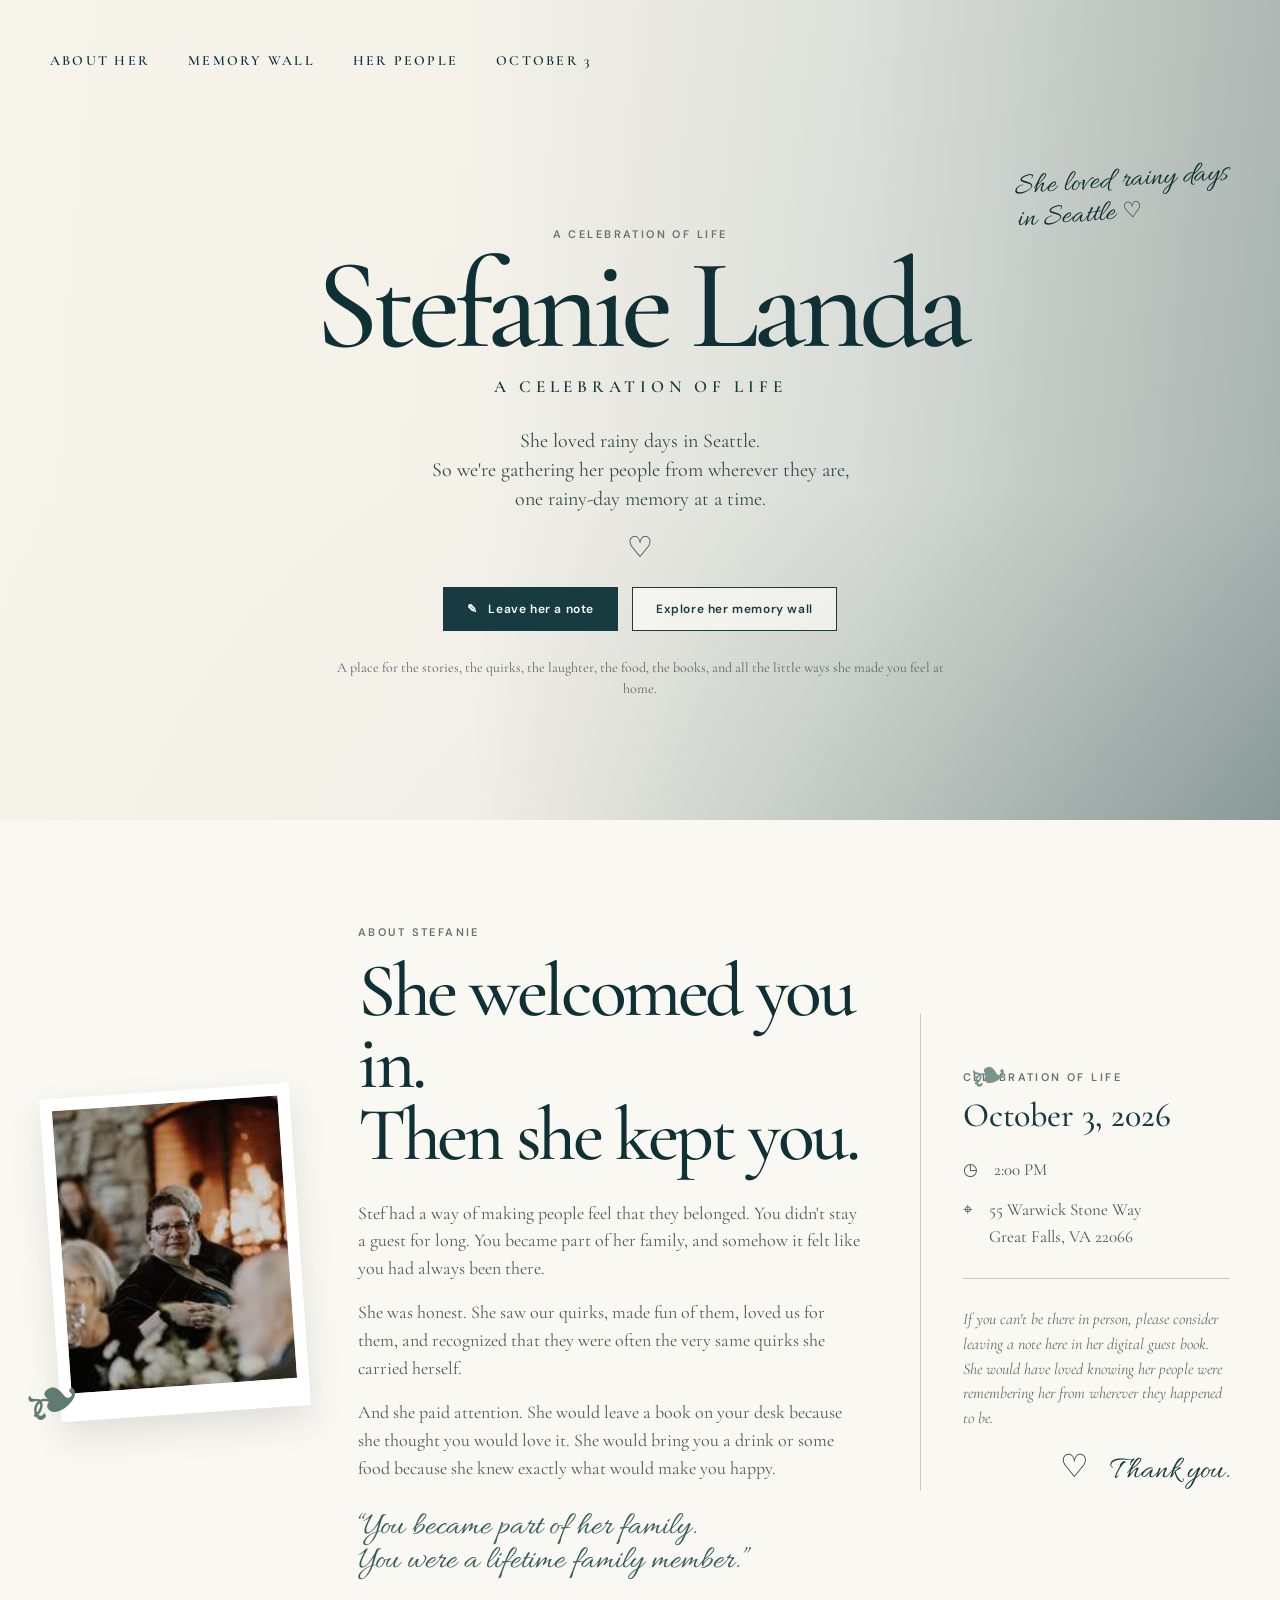
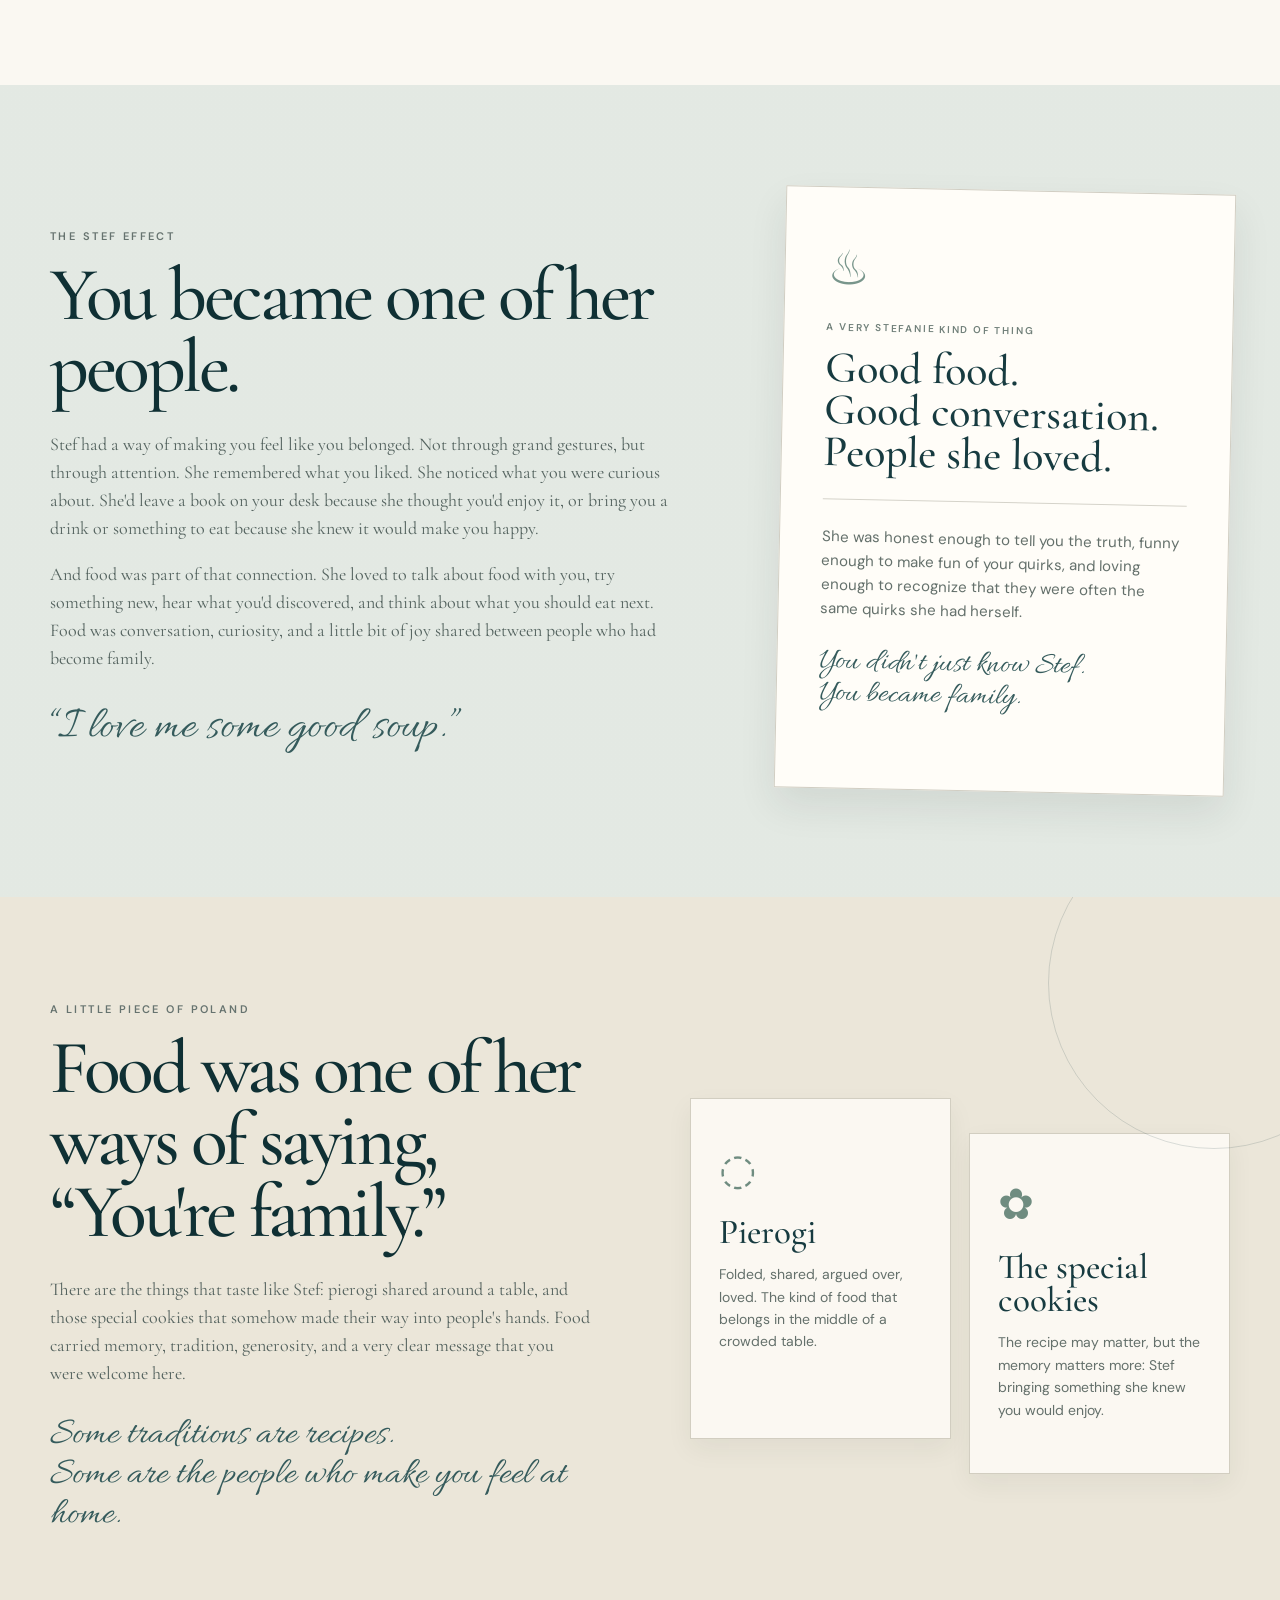
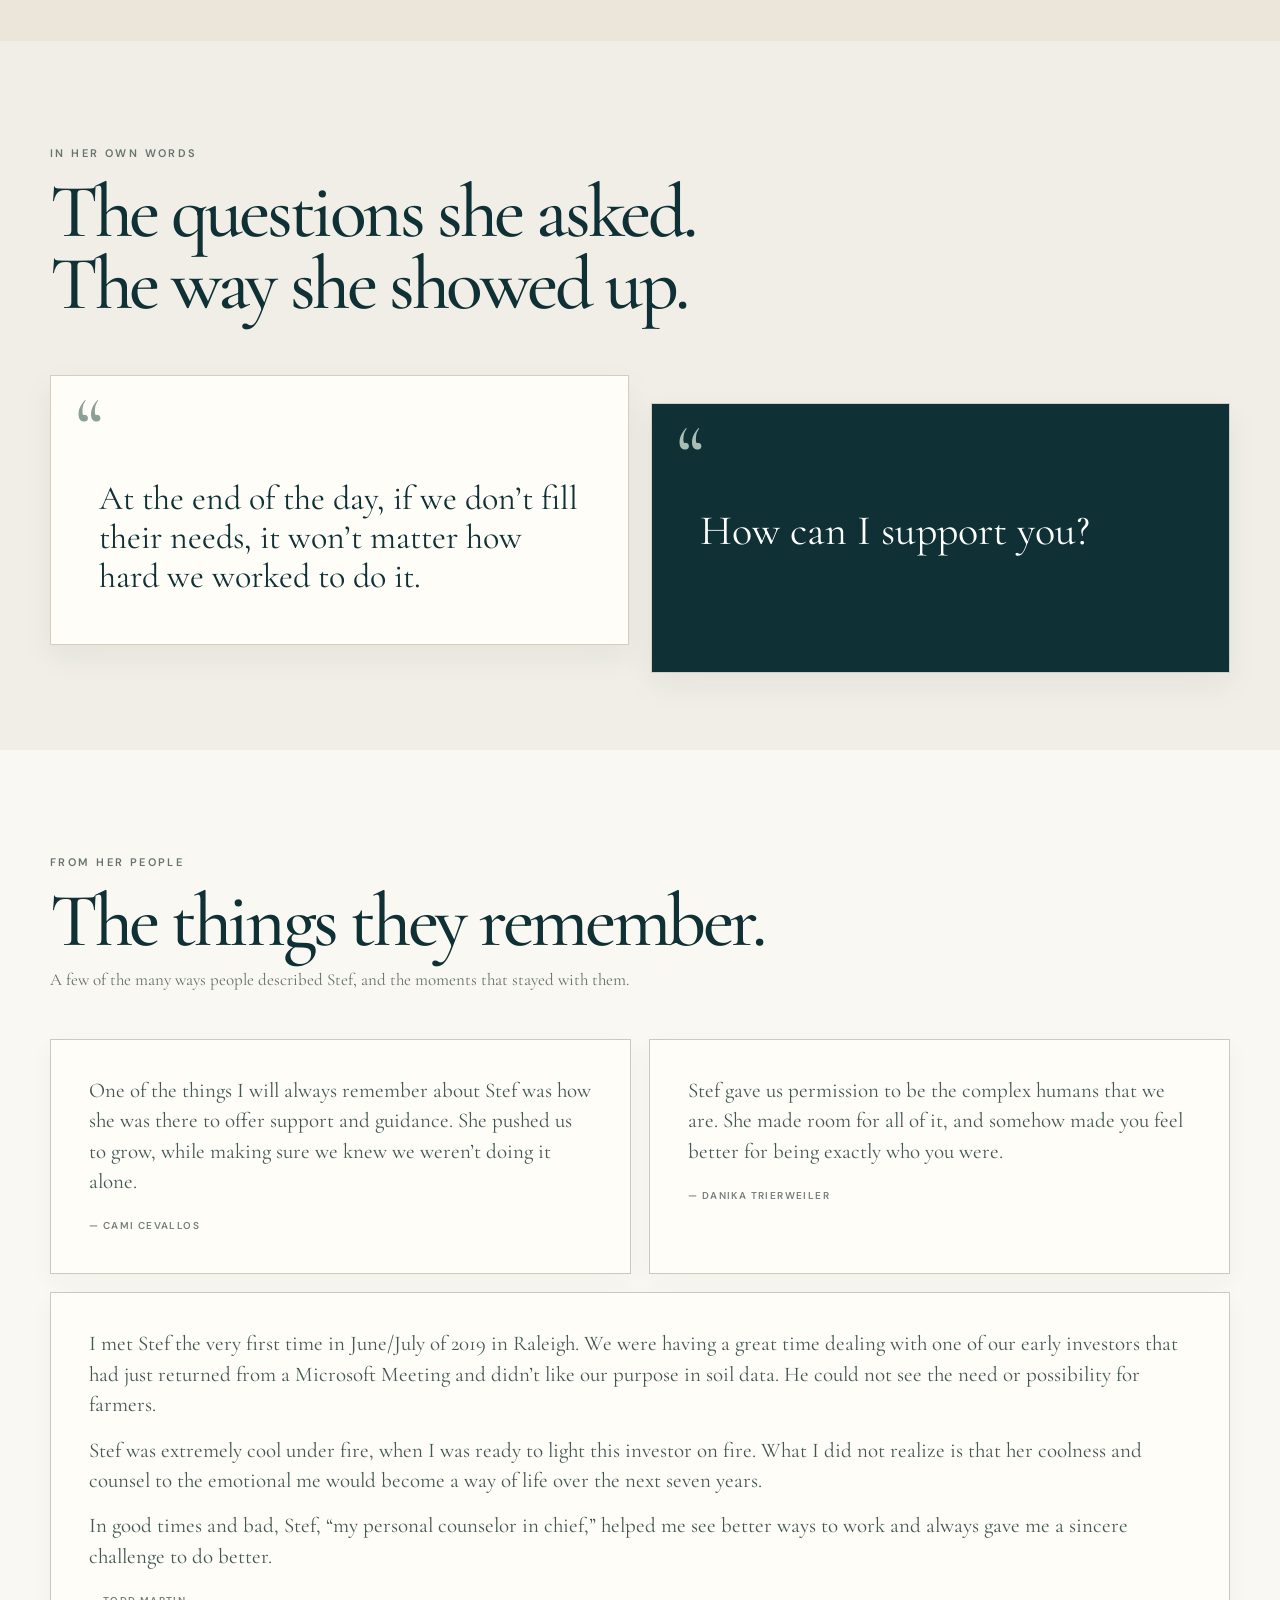
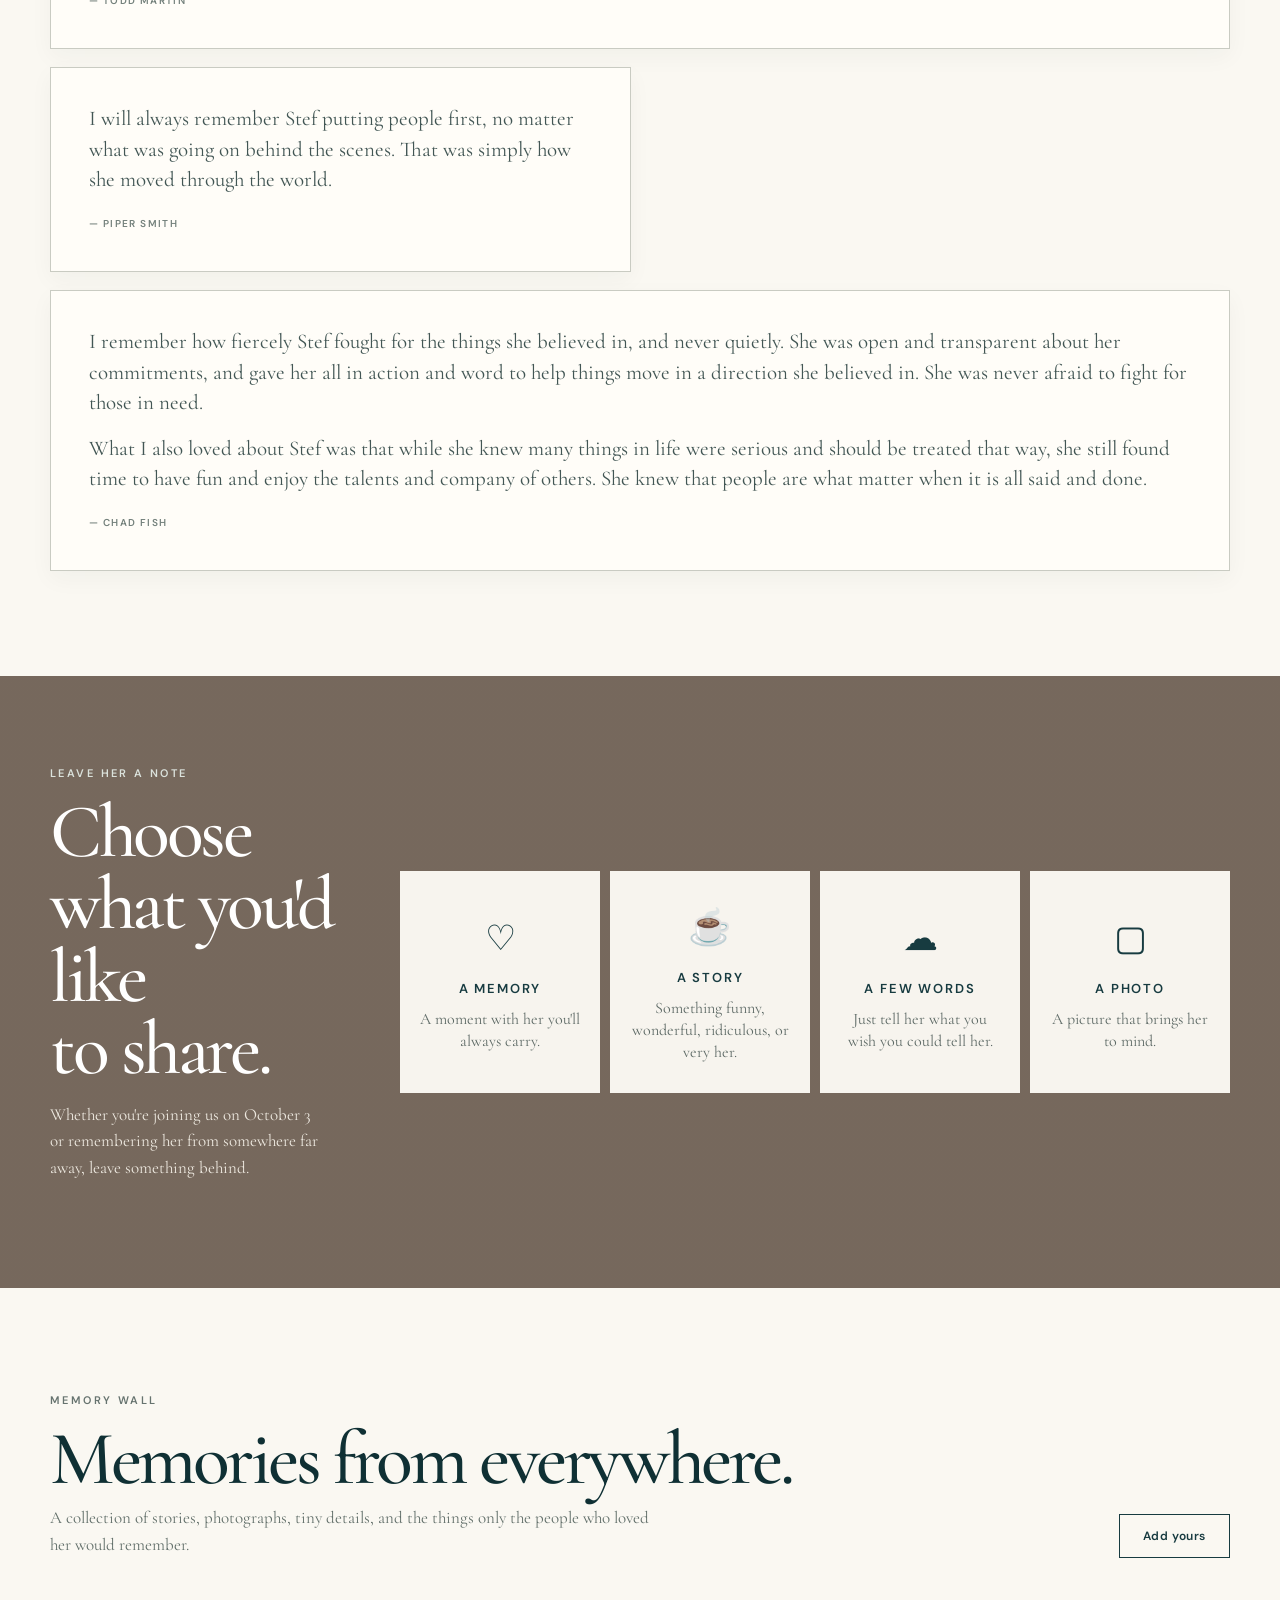
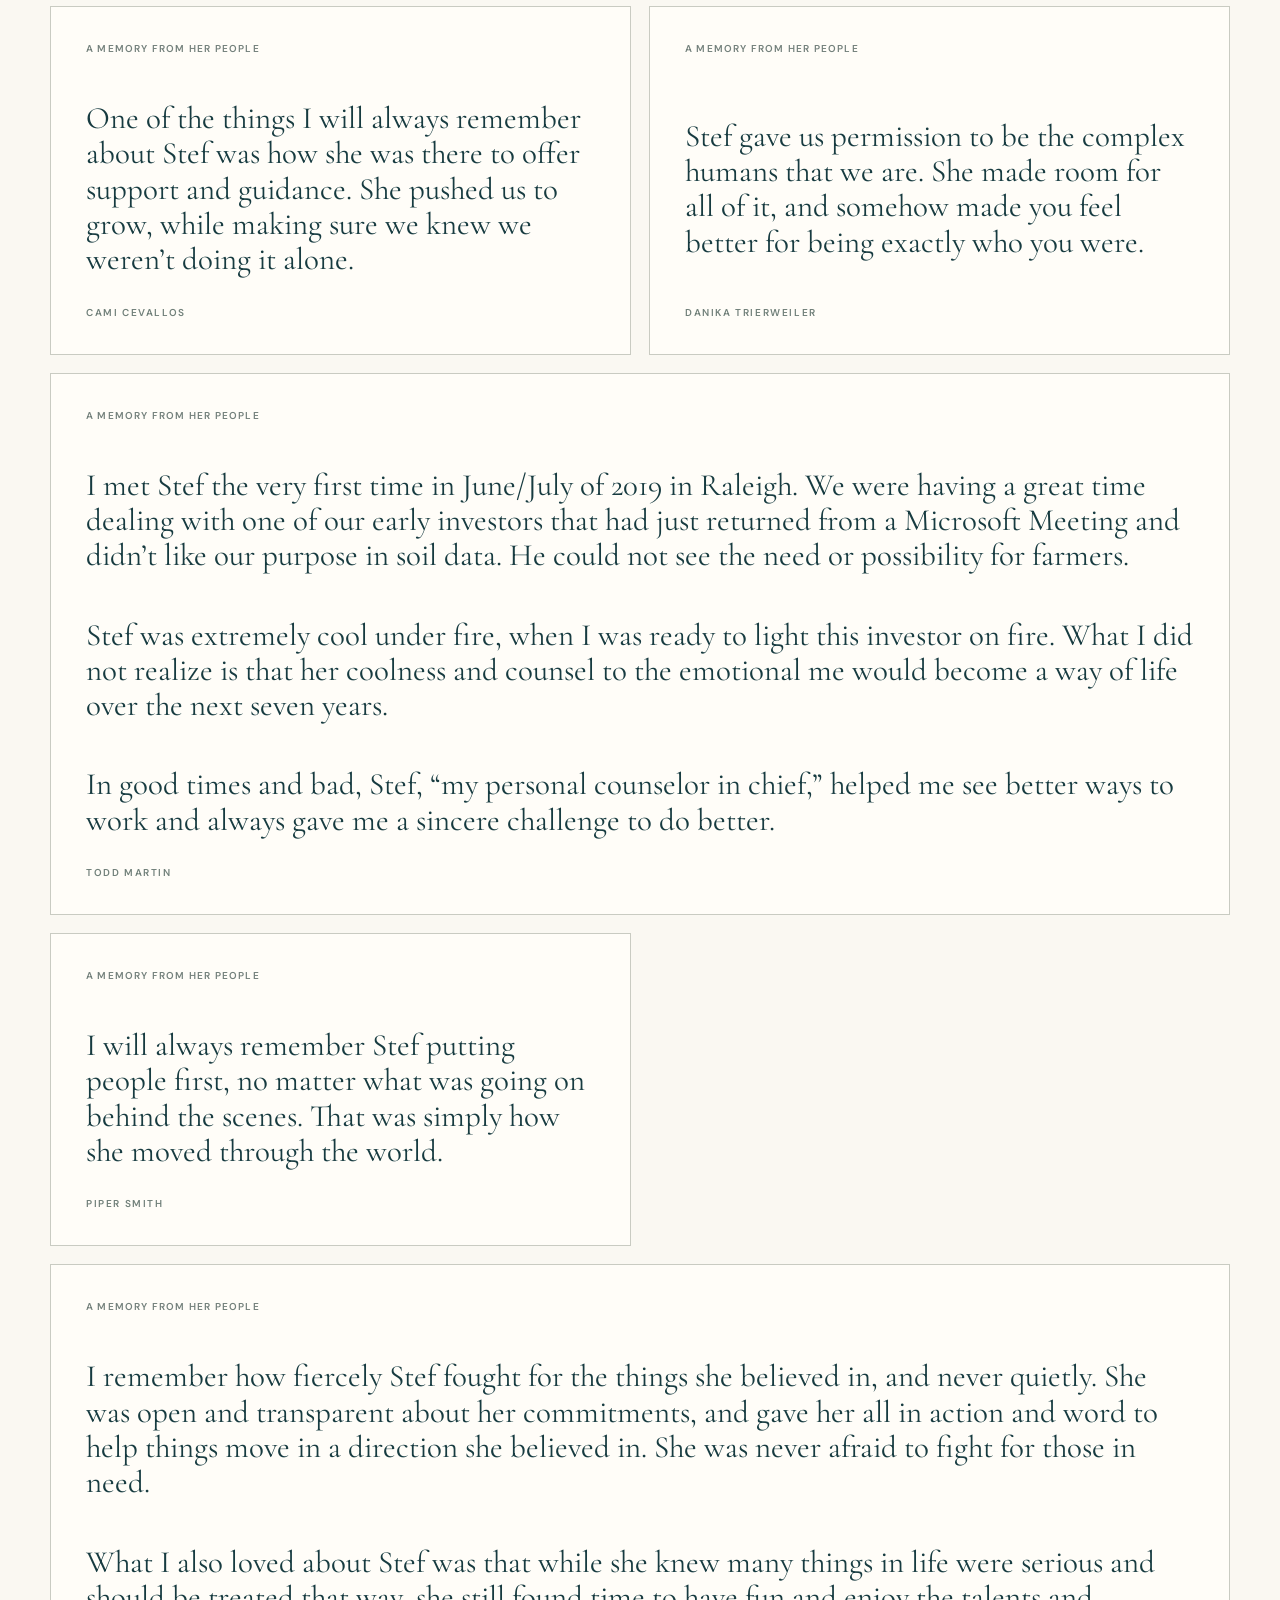
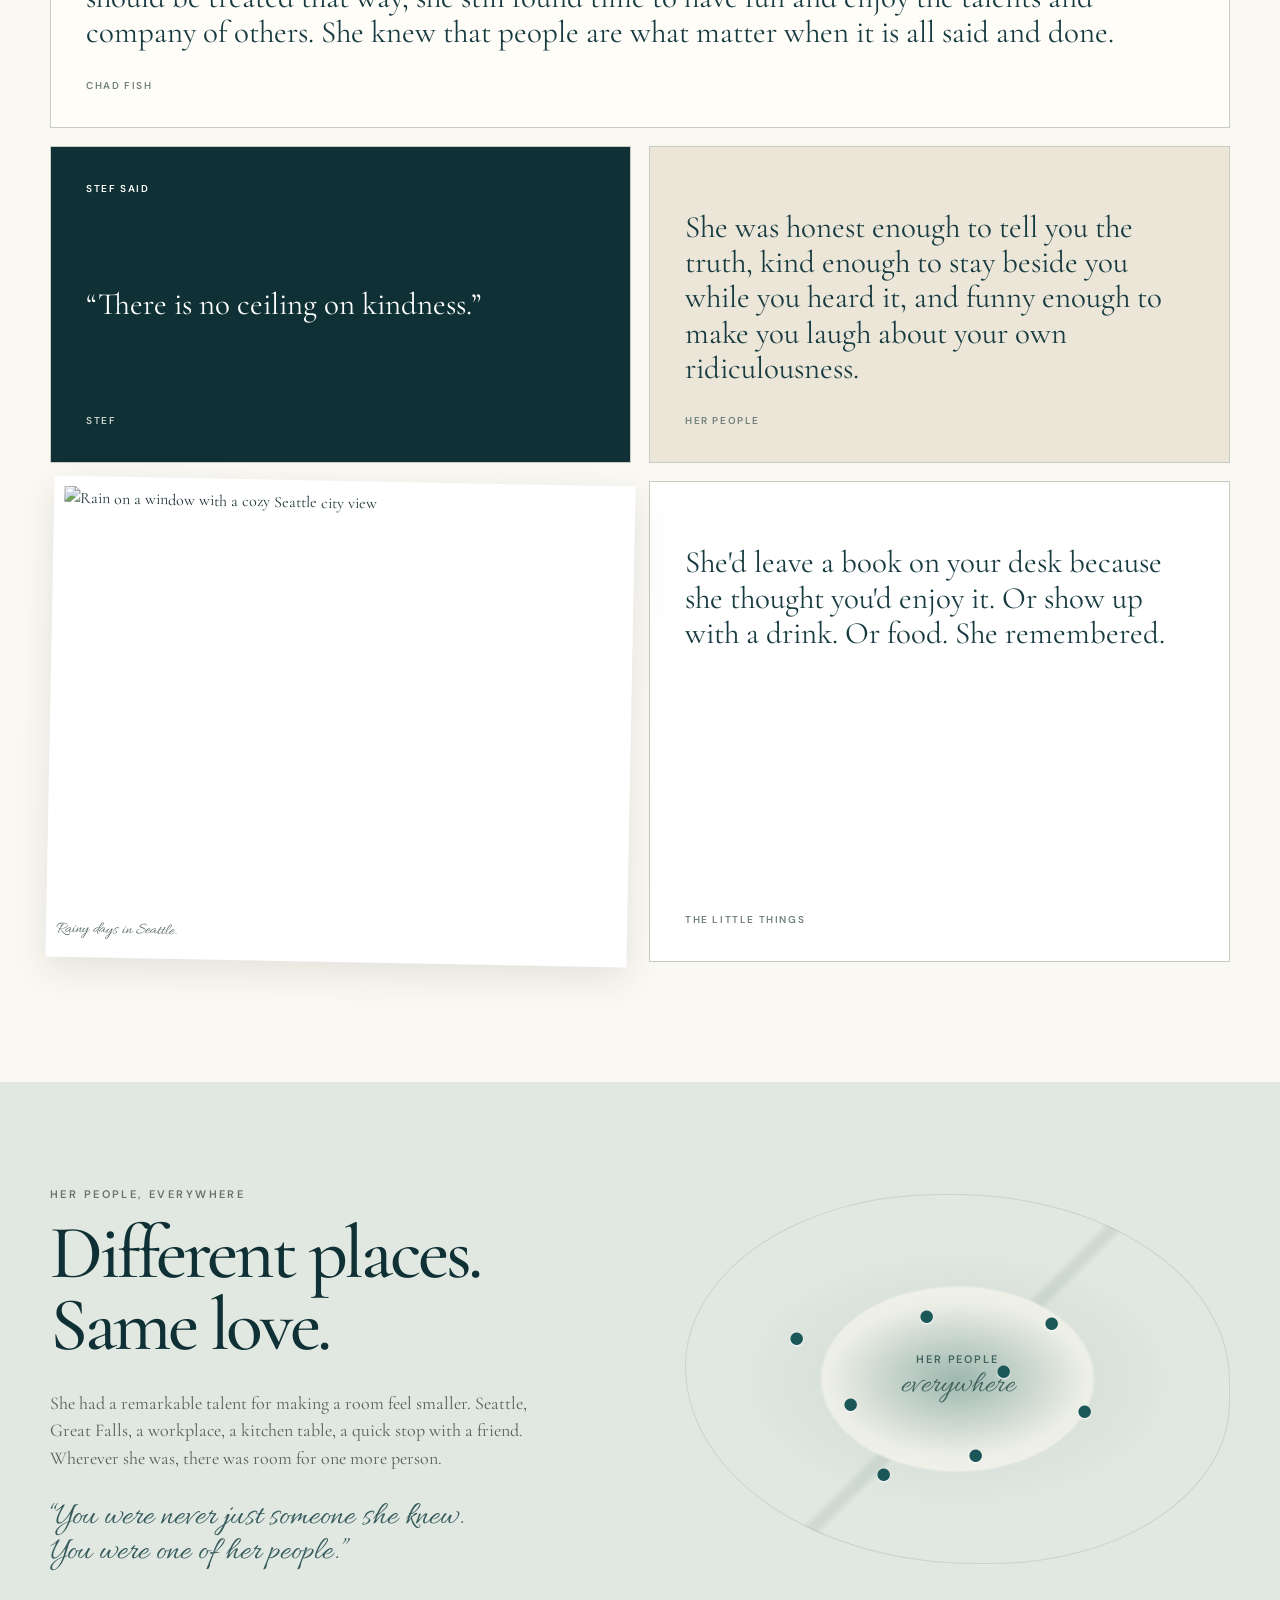
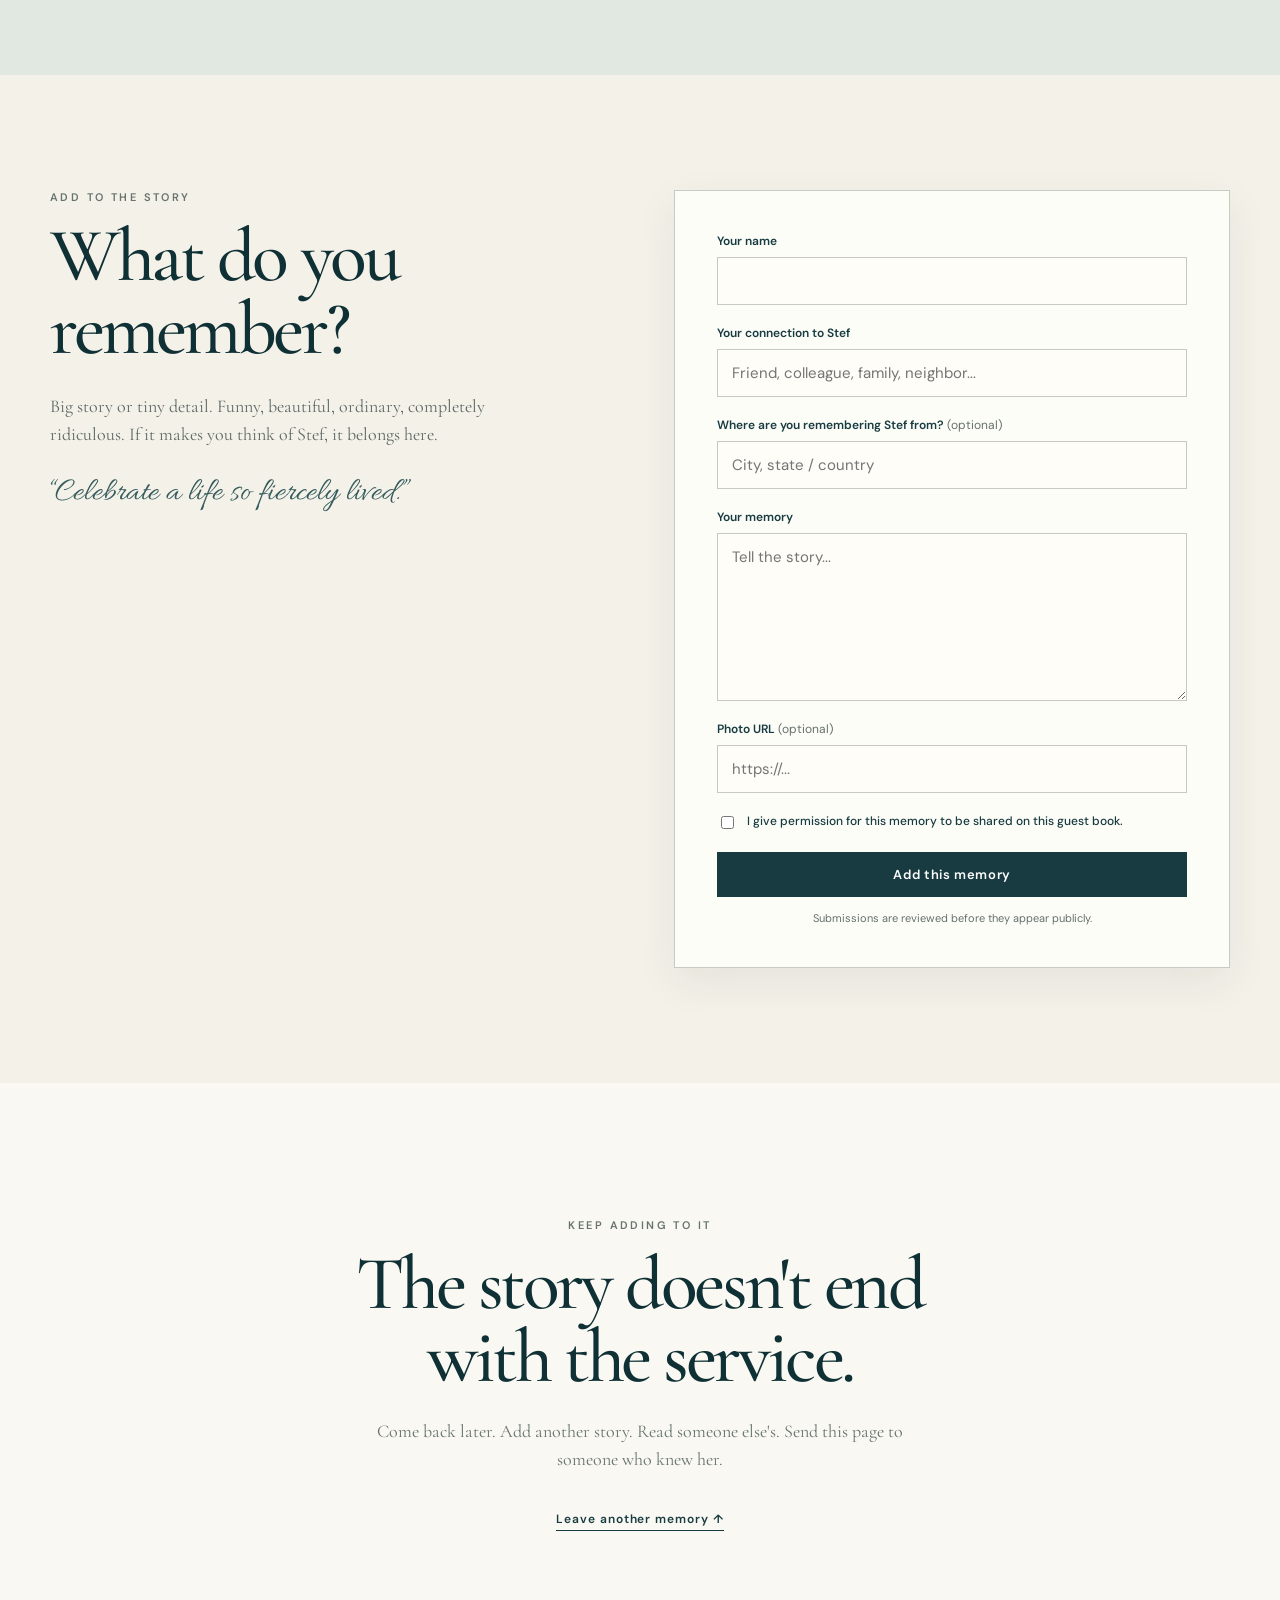
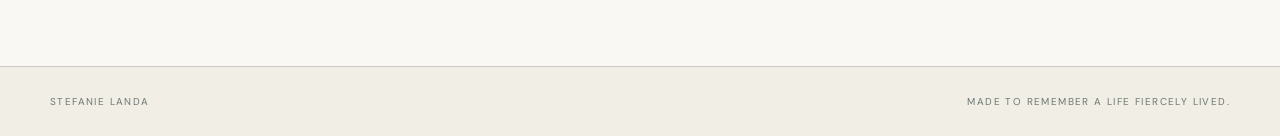
==== stef-guestbook/index.html @ 50bee999 "Clean up memory wall and organize new memories" ====
<!doctype html>
<html lang="en">
<head>
  <meta charset="utf-8">
  <meta name="viewport" content="width=device-width, initial-scale=1">
  <meta name="description" content="A living guest book celebrating Stefanie Landa, her kindness, her people, and a life fiercely lived.">
  <title>Stefanie Landa | A Celebration of Life</title>
  <link rel="preconnect" href="https://fonts.googleapis.com">
  <link rel="preconnect" href="https://fonts.gstatic.com" crossorigin>
  <link href="https://fonts.googleapis.com/css2?family=Cormorant+Garamond:wght@400;500;600;700&family=DM+Sans:wght@400;500;600;700&family=Allura&display=swap" rel="stylesheet">
  <link rel="stylesheet" href="styles.css">
</head>
<body>
  <header class="hero" id="top">
    <div class="hero-bg"></div>
    <div class="hero-overlay"></div>

    <nav class="nav wrap">
      <div class="navlinks">
        <a href="#about">About Her</a>
        <a href="#memories">Memory Wall</a>
        <a href="#people">Her People</a>
        <a href="#october-3">October 3</a>
      </div>
    </nav>

    <div class="hero-inner wrap">
      <p class="script-note">She loved rainy days<br>in Seattle <span>♡</span></p>
      <p class="eyebrow">A celebration of life</p>
      <h1>Stefanie Landa</h1>
      <p class="hero-subtitle">A CELEBRATION OF LIFE</p>
      <p class="lede">She loved rainy days in Seattle.<br>So we're gathering her people from wherever they are,<br>one rainy-day memory at a time.</p>
      <div class="hero-heart">♡</div>
      <div class="hero-actions">
        <a class="button button-dark" href="#share">✎ &nbsp; Leave her a note</a>
        <a class="button button-light" href="#memories">Explore her memory wall</a>
      </div>
      <p class="hero-small">A place for the stories, the quirks, the laughter, the food, the books, and all the little ways she made you feel at home.</p>
    </div>
  </header>

  <main>
    <section class="about wrap section" id="about">
      <div class="about-photo paper-photo">
        <div class="photo-placeholder large">
          <img src="[data-uri]" alt="Stefanie surrounded by friends and family at a gathering">
        </div>
        <span class="leaf-doodle">❧</span>
      </div>

      <div class="about-copy">
        <p class="eyebrow">About Stefanie</p>
        <h2>She welcomed you in.<br>Then she kept you.</h2>
        <p>Stef had a way of making people feel that they belonged. You didn't stay a guest for long. You became part of her family, and somehow it felt like you had always been there.</p>
        <p>She was honest. She saw our quirks, made fun of them, loved us for them, and recognized that they were often the very same quirks she carried herself.</p>
        <p>And she paid attention. She would leave a book on your desk because she thought you would love it. She would bring you a drink or some food because she knew exactly what would make you happy.</p>
        <p class="script-quote">“You became part of her family.<br>You were a lifetime family member.”</p>
      </div>

      <aside class="service-card" id="october-3">
        <div class="sprig">❧</div>
        <p class="eyebrow">Celebration of Life</p>
        <h3>October 3, 2026</h3>
        <div class="event-detail">◷ <span>2:00 PM</span></div>
        <div class="event-detail">⌖ <span>55 Warwick Stone Way<br>Great Falls, VA 22066</span></div>
        <div class="rule"></div>
        <p class="italic">If you can't be there in person, please consider leaving a note here in her digital guest book. She would have loved knowing her people were remembering her from wherever they happened to be.</p>
        <p class="thank-you">♡ &nbsp; Thank you.</p>
      </aside>
    </section>

    <section class="stef-effect section">
      <div class="wrap stef-effect-grid">
        <div class="stef-effect-copy">
          <p class="eyebrow">The Stef effect</p>
          <h2>You became one of her people.</h2>
          <p>Stef had a way of making you feel like you belonged. Not through grand gestures, but through attention. She remembered what you liked. She noticed what you were curious about. She'd leave a book on your desk because she thought you'd enjoy it, or bring you a drink or something to eat because she knew it would make you happy.</p>
          <p>And food was part of that connection. She loved to talk about food with you, try something new, hear what you'd discovered, and think about what you should eat next. Food was conversation, curiosity, and a little bit of joy shared between people who had become family.</p>
          <p class="script-quote">“I love me some good soup.”</p>
        </div>

        <div class="stef-effect-note">
          <div class="soup-icon">♨</div>
          <p class="soup-label">A very Stefanie kind of thing</p>
          <h3>Good food.<br>Good conversation.<br>People she loved.</h3>
          <div class="note-rule"></div>
          <p>She was honest enough to tell you the truth, funny enough to make fun of your quirks, and loving enough to recognize that they were often the same quirks she had herself.</p>
          <p class="note-script">You didn't just know Stef.<br>You became family.</p>
        </div>
      </div>
    </section>

    <section class="polish section">
      <div class="wrap polish-grid">
        <div class="polish-copy">
          <p class="eyebrow">A little piece of Poland</p>
          <h2>Food was one of her ways of saying, “You're family.”</h2>
          <p>There are the things that taste like Stef: pierogi shared around a table, and those special cookies that somehow made their way into people's hands. Food carried memory, tradition, generosity, and a very clear message that you were welcome here.</p>
          <p class="script-quote small-script">Some traditions are recipes.<br>Some are the people who make you feel at home.</p>
        </div>
        <div class="food-cards">
          <div class="food-card">
            <div class="food-icon">◌</div>
            <h3>Pierogi</h3>
            <p>Folded, shared, argued over, loved. The kind of food that belongs in the middle of a crowded table.</p>
          </div>
          <div class="food-card cookie">
            <div class="food-icon">✿</div>
            <h3>The special cookies</h3>
            <p>The recipe may matter, but the memory matters more: Stef bringing something she knew you would enjoy.</p>
          </div>
        </div>
      </div>
    </section>

    <section class="stef-words section">
      <div class="wrap">
        <div class="section-head simple">
          <div><p class="eyebrow">In her own words</p><h2>The questions she asked.<br>The way she showed up.</h2></div>
        </div>
        <div class="quote-cards">
          <blockquote class="stef-quote"><span>“</span><p>At the end of the day, if we don’t fill their needs, it won’t matter how hard we worked to do it.</p></blockquote>
          <blockquote class="stef-quote featured-quote"><span>“</span><p>How can I support you?</p></blockquote>
        </div>
      </div>
    </section>

    <section class="people-memories section">
      <div class="wrap">
        <div class="section-head simple"><div><p class="eyebrow">From her people</p><h2>The things they remember.</h2><p class="section-intro">A few of the many ways people described Stef, and the moments that stayed with them.</p></div></div>
        <div class="testimonial-grid">
          <article class="testimonial"><p>One of the things I will always remember about Stef was how she was there to offer support and guidance. She pushed us to grow, while making sure we knew we weren’t doing it alone.</p><cite>— Cami Cevallos</cite></article>
          <article class="testimonial"><p>Stef gave us permission to be the complex humans that we are. She made room for all of it, and somehow made you feel better for being exactly who you were.</p><cite>— Danika Trierweiler</cite></article>
          <article class="testimonial testimonial-wide"><p>I met Stef the very first time in June/July of 2019 in Raleigh. We were having a great time dealing with one of our early investors that had just returned from a Microsoft Meeting and didn’t like our purpose in soil data. He could not see the need or possibility for farmers.</p><p>Stef was extremely cool under fire, when I was ready to light this investor on fire. What I did not realize is that her coolness and counsel to the emotional me would become a way of life over the next seven years.</p><p>In good times and bad, Stef, “my personal counselor in chief,” helped me see better ways to work and always gave me a sincere challenge to do better.</p><cite>— Todd Martin</cite></article>
          <article class="testimonial"><p>I will always remember Stef putting people first, no matter what was going on behind the scenes. That was simply how she moved through the world.</p><cite>— Piper Smith</cite></article>
          <article class="testimonial testimonial-wide"><p>I remember how fiercely Stef fought for the things she believed in, and never quietly. She was open and transparent about her commitments, and gave her all in action and word to help things move in a direction she believed in. She was never afraid to fight for those in need.</p><p>What I also loved about Stef was that while she knew many things in life were serious and should be treated that way, she still found time to have fun and enjoy the talents and company of others. She knew that people are what matter when it is all said and done.</p><cite>— Chad Fish</cite></article>
        </div>
    </div>
    </section>

    <section class="memory-prompt">
      <div class="wrap prompt-inner">
        <p class="eyebrow light">Leave her a note</p>
        <h2>Choose what you'd like<br>to share.</h2>
        <p>Whether you're joining us on October 3 or remembering her from somewhere far away, leave something behind.</p>
        <div class="share-types">
          <a href="#share" class="share-type"><span>♡</span><strong>A memory</strong><small>A moment with her you'll always carry.</small></a>
          <a href="#share" class="share-type"><span>☕</span><strong>A story</strong><small>Something funny, wonderful, ridiculous, or very her.</small></a>
          <a href="#share" class="share-type"><span>☁</span><strong>A few words</strong><small>Just tell her what you wish you could tell her.</small></a>
          <a href="#share" class="share-type"><span>▢</span><strong>A photo</strong><small>A picture that brings her to mind.</small></a>
        </div>
      </div>
    </section>

    <section class="memories wrap section" id="memories">
      <div class="section-head">
        <div>
          <p class="eyebrow">Memory wall</p>
          <h2>Memories from everywhere.</h2>
          <p class="section-intro">A collection of stories, photographs, tiny details, and the things only the people who loved her would remember.</p>
        </div>
        <a class="button button-outline" href="#share">Add yours</a>
      </div>

      <div class="memory-grid">
        <article class="memory-card people-memory memory-sage">
          <span class="tag">A memory from her people</span>
          <p class="memory-text">One of the things I will always remember about Stef was how she was there to offer support and guidance. She pushed us to grow, while making sure we knew we weren’t doing it alone.</p>
          <div class="memory-meta">Cami Cevallos</div>
        </article>

        <article class="memory-card people-memory memory-blue">
          <span class="tag">A memory from her people</span>
          <p class="memory-text">Stef gave us permission to be the complex humans that we are. She made room for all of it, and somehow made you feel better for being exactly who you were.</p>
          <div class="memory-meta">Danika Trierweiler</div>
        </article>

        <article class="memory-card people-memory memory-lavender memory-card-wide">
          <span class="tag">A memory from her people</span>
          <p class="memory-text">I met Stef the very first time in June/July of 2019 in Raleigh. We were having a great time dealing with one of our early investors that had just returned from a Microsoft Meeting and didn’t like our purpose in soil data. He could not see the need or possibility for farmers.</p>
          <p class="memory-text">Stef was extremely cool under fire, when I was ready to light this investor on fire. What I did not realize is that her coolness and counsel to the emotional me would become a way of life over the next seven years.</p>
          <p class="memory-text">In good times and bad, Stef, “my personal counselor in chief,” helped me see better ways to work and always gave me a sincere challenge to do better.</p>
          <div class="memory-meta">Todd Martin</div>
        </article>

        <article class="memory-card people-memory memory-rose">
          <span class="tag">A memory from her people</span>
          <p class="memory-text">I will always remember Stef putting people first, no matter what was going on behind the scenes. That was simply how she moved through the world.</p>
          <div class="memory-meta">Piper Smith</div>
        </article>

        <article class="memory-card people-memory memory-sand memory-card-wide">
          <span class="tag">A memory from her people</span>
          <p class="memory-text">I remember how fiercely Stef fought for the things she believed in, and never quietly. She was open and transparent about her commitments, and gave her all in action and word to help things move in a direction she believed in. She was never afraid to fight for those in need.</p>
          <p class="memory-text">What I also loved about Stef was that while she knew many things in life were serious and should be treated that way, she still found time to have fun and enjoy the talents and company of others. She knew that people are what matter when it is all said and done.</p>
          <div class="memory-meta">Chad Fish</div>
        </article>

        <article class="memory-card featured">
          <span class="tag">Stef said</span>
          <p class="memory-text">“There is no ceiling on kindness.”</p>
          <div class="memory-meta">Stef</div>
        </article>

        <article class="memory-card handwritten">
          <p class="memory-text">She was honest enough to tell you the truth, kind enough to stay beside you while you heard it, and funny enough to make you laugh about your own ridiculousness.</p>
          <div class="memory-meta">Her people</div>
        </article>

        <figure class="memory-photo">
          <img src="https://images.unsplash.com/photo-1543288007-952889cbcd97?auto=format&fit=crop&fm=jpg&q=80&w=1400" alt="Rain on a window with a cozy Seattle city view" loading="lazy">
          <figcaption>Rainy days in Seattle.</figcaption>
        </figure>

        <article class="memory-card">
          <p class="memory-text">She'd leave a book on your desk because she thought you'd enjoy it. Or show up with a drink. Or food. She remembered.</p>
          <div class="memory-meta">The little things</div>
        </article>
      </div>
    </section>

    <section class="people-section section" id="people">
      <div class="wrap people-grid">
        <div class="people-copy">
          <p class="eyebrow">Her people, everywhere</p>
          <h2>Different places.<br>Same love.</h2>
          <p>She had a remarkable talent for making a room feel smaller. Seattle, Great Falls, a workplace, a kitchen table, a quick stop with a friend. Wherever she was, there was room for one more person.</p>
          <p class="script-quote">“You were never just someone she knew.<br>You were one of her people.”</p>
        </div>
        <div class="people-map" aria-hidden="true">
          <div class="map-glow"></div>
          <span class="pin p1">●</span><span class="pin p2">●</span><span class="pin p3">●</span>
          <span class="pin p4">●</span><span class="pin p5">●</span><span class="pin p6">●</span>
          <span class="pin p7">●</span><span class="pin p8">●</span>
          <div class="map-label">her people<br><em>everywhere</em></div>
        </div>
      </div>
    </section>

    <section class="share-section" id="share">
      <div class="wrap share-grid">
        <div class="share-copy">
          <p class="eyebrow">Add to the story</p>
          <h2>What do you remember?</h2>
          <p>Big story or tiny detail. Funny, beautiful, ordinary, completely ridiculous. If it makes you think of Stef, it belongs here.</p>
          <p class="script-quote">“Celebrate a life so fiercely lived.”</p>
        </div>

        <form class="memory-form" name="stef-memory" method="POST" action="/thank-you.html" data-netlify="true" netlify-honeypot="bot-field" enctype="multipart/form-data">
          <input type="hidden" name="form-name" value="stef-memory">
          <p class="hidden">
            <label>Don't fill this out if you're human: <input name="bot-field"></label>
          </p>

          <label>Your name
            <input type="text" name="name" autocomplete="name" required>
          </label>

          <label>Your connection to Stef
            <input type="text" name="connection" placeholder="Friend, colleague, family, neighbor..." required>
          </label>

          <label>Where are you remembering Stef from? <span class="optional">(optional)</span>
            <input type="text" name="location" placeholder="City, state / country">
          </label>

          <label>Your memory
            <textarea name="memory" rows="7" required placeholder="Tell the story..."></textarea>
          </label>

          <label>Photo URL <span class="optional">(optional)</span>
            <input type="url" name="photo_url" placeholder="https://...">
          </label>

          <label class="check">
            <input type="checkbox" name="permission" value="yes" required>
            <span>I give permission for this memory to be shared on this guest book.</span>
          </label>

          <button class="button button-dark full" type="submit">Add this memory</button>
          <p class="form-note">Submissions are reviewed before they appear publicly.</p>
        </form>
      </div>
    </section>

    <section class="closing wrap">
      <p class="eyebrow">Keep adding to it</p>
      <h2>The story doesn't end<br>with the service.</h2>
      <p>Come back later. Add another story. Read someone else's. Send this page to someone who knew her.</p>
      <a class="text-link" href="#share">Leave another memory ↑</a>
    </section>
  </main>

  <footer>
    <div class="wrap footer-inner">
      <span>STEFANIE LANDA</span>
      <span>Made to remember a life fiercely lived.</span>
    </div>
  </footer>
</body>
</html>
---- stef-guestbook/styles.css ----
:root{
  --ink:#173b40;
  --deep:#0f3034;
  --muted:#65706c;
  --cream:#f4f1e9;
  --paper:#faf8f2;
  --paper2:#ebe6d9;
  --sage:#d5ddd6;
  --sage-dark:#8fa59e;
  --line:#c9cbc2;
  --white:#fffdf8;
  --serif:"Cormorant Garamond",Georgia,serif;
  --sans:"DM Sans",Arial,sans-serif;
  --script:"Allura",cursive;
}
*{box-sizing:border-box}
html{scroll-behavior:smooth}
body{margin:0;color:var(--ink);background:var(--paper);font-family:var(--serif);line-height:1.55}
a{color:inherit}
img{display:block;max-width:100%}
.wrap{width:min(1180px,calc(100% - 56px));margin:auto}
.hero{min-height:820px;position:relative;overflow:hidden;color:var(--ink);display:flex;flex-direction:column;background:#c8d0cc}
.hero-bg{position:absolute;inset:0;background-image:url("https://images.pexels.com/photos/9634190/pexels-photo-9634190.jpeg?auto=compress&dpr=1&h=1600&w=2400");background-size:cover;background-position:center;filter:saturate(.68) contrast(.95)}
.hero-overlay{position:absolute;inset:0;background:linear-gradient(90deg,rgba(247,244,235,.98) 0%,rgba(247,244,235,.92) 37%,rgba(247,244,235,.32) 67%,rgba(20,45,48,.18) 100%),linear-gradient(180deg,rgba(247,244,235,.18),rgba(247,244,235,.02) 60%,rgba(15,48,52,.2))}
.nav{display:flex;justify-content:space-between;align-items:center;padding:25px 0;position:relative;z-index:2;text-transform:uppercase;letter-spacing:.16em;font-size:11px}
.brand{text-decoration:none;font-weight:600}
.navlinks{display:flex;gap:30px}
.navlinks a{text-decoration:none}
.hero-inner{position:relative;z-index:2;text-align:center;padding:95px 0 110px}
.hero-inner .eyebrow{margin-bottom:4px}
.script-note{position:absolute;right:0;top:4px;font:30px/1.05 var(--script);transform:rotate(-4deg);color:var(--deep);text-align:left}
.script-note span{font-family:var(--serif);font-size:22px}
h1,h2,h3,blockquote{font-family:var(--serif);font-weight:500;line-height:.95}
h1{font-size:clamp(70px,10vw,132px);letter-spacing:-.055em;margin:0;color:var(--deep)}
.hero-subtitle{letter-spacing:.28em;font-size:17px;margin:8px 0 26px;font-weight:600}
.lede{font-size:20px;line-height:1.45;margin:0 auto;color:#314b4d}
.hero-heart{font-size:29px;margin:12px 0 16px}
.hero-actions{display:flex;justify-content:center;gap:14px}
.button{display:inline-flex;align-items:center;justify-content:center;border:1px solid var(--ink);padding:13px 23px;text-decoration:none;font:600 12px var(--sans);letter-spacing:.05em;cursor:pointer;transition:.2s}
.button-dark{background:var(--ink);color:#fff}
.button-light{background:rgba(255,253,248,.68);color:var(--ink)}
.button-outline{background:transparent}
.button:hover{transform:translateY(-1px)}
.hero-small{font-size:14px;margin:26px auto 0;max-width:610px;color:#5c6864}
.eyebrow{text-transform:uppercase;letter-spacing:.22em;font:600 11px var(--sans);color:#66736f;margin:0 0 16px}
.eyebrow.light{color:#dbe2dc}
.section{padding-top:105px;padding-bottom:105px}
.about{display:grid;grid-template-columns:250px 1fr 310px;gap:58px;align-items:center;background:var(--paper)}
.paper-photo{background:#fff;padding:12px 12px 28px;box-shadow:0 15px 34px rgba(30,48,45,.12);transform:rotate(-4deg);position:relative}
.photo-placeholder{background:linear-gradient(145deg,#c5d1ca,#e9e2d3);display:grid;place-items:center;text-align:center;color:#49615f;font:15px/1.5 var(--sans)}
.photo-placeholder.large{aspect-ratio:4/5}
.leaf-doodle{position:absolute;left:-35px;bottom:-35px;font-size:70px;color:#607c70;transform:rotate(-25deg)}
h2{font-size:clamp(48px,6vw,76px);letter-spacing:-.045em;margin:0 0 28px;color:var(--deep)}
.about-copy p:not(.eyebrow):not(.script-quote){font-size:18px;color:#495c5b;margin:0 0 16px}
.script-quote{font:33px/1.05 var(--script);color:#355b5c;margin:28px 0 0}
.service-card{border-left:1px solid var(--line);padding-left:42px}
.sprig{font-size:46px;line-height:1;color:#78958b;transform:rotate(-20deg);margin-bottom:10px}
.service-card h3{font-size:34px;margin:0 0 25px}
.event-detail{display:flex;gap:16px;font-size:17px;margin:14px 0;color:#435a59}
.event-detail span{display:inline-block}
.rule{height:1px;background:var(--line);margin:28px 0}
.italic{font-style:italic;font-size:16px;color:#60706c}
.thank-you{font:32px var(--script);text-align:right;margin:15px 0 0}
.welcome-band{background:linear-gradient(rgba(22,48,47,.75),rgba(22,48,47,.75)),url("https://images.pexels.com/photos/9634190/pexels-photo-9634190.jpeg?auto=compress&dpr=1&h=1000&w=1600") center/cover fixed;color:#fff;padding:105px 0}
.welcome-grid{display:grid;grid-template-columns:1fr 1fr;gap:100px;align-items:center}
.welcome-band h2{color:#fff}
.welcome-copy{font-size:20px;color:#e3e7e2;max-width:500px}
.polish{background:var(--paper2);position:relative;overflow:hidden}
.polish:after{content:"";position:absolute;width:330px;height:330px;border:1px solid rgba(23,59,64,.15);border-radius:50%;right:-100px;top:-80px}
.polish-grid{display:grid;grid-template-columns:1fr 1fr;gap:100px;align-items:center}
.polish-copy>p:not(.eyebrow):not(.script-quote){font-size:18px;color:#53615d;max-width:580px}
.small-script{font-size:38px}
.food-cards{display:grid;grid-template-columns:1fr 1fr;gap:18px}
.food-card{background:rgba(255,253,248,.82);padding:38px 28px;min-height:260px;border:1px solid #d2cec1;box-shadow:0 10px 25px rgba(37,43,39,.06)}
.food-card.cookie{transform:translateY(35px)}
.food-icon{font-size:43px;color:#6f8c80}
.food-card h3{font-size:35px;margin:12px 0}
.food-card p{font:14px/1.6 var(--sans);color:#64706b}
.memory-prompt{background:linear-gradient(rgba(62,43,29,.7),rgba(62,43,29,.7)),url("https://images.pexels.com/photos/9634190/pexels-photo-9634190.jpeg?auto=compress&dpr=1&h=1200&w=1800") center/cover;color:white;padding:90px 0}
.prompt-inner{display:grid;grid-template-columns:300px 1fr;column-gap:50px;align-items:center}
.prompt-inner h2{color:white;margin:0}
.prompt-inner>p:not(.eyebrow){grid-column:1;max-width:270px;font-size:17px;color:#ede8df}
.share-types{grid-column:2;grid-row:1 / span 3;display:grid;grid-template-columns:repeat(4,1fr);gap:10px}
.share-type{background:rgba(255,253,248,.94);color:var(--ink);padding:30px 18px;min-height:215px;text-decoration:none;text-align:center;display:flex;flex-direction:column;align-items:center;justify-content:center}
.share-type span{font-size:35px;margin-bottom:14px}
.share-type strong{font:600 13px var(--sans);letter-spacing:.14em;text-transform:uppercase}
.share-type small{font:16px/1.35 var(--serif);margin-top:12px;color:#5e6a66}
.memories{padding-bottom:120px}
.section-head{display:flex;align-items:end;justify-content:space-between;margin-bottom:48px}
.section-head h2{margin-bottom:10px}
.section-intro{font-size:17px;color:#63706b;max-width:620px;margin:0}
.memory-grid{display:grid;grid-template-columns:repeat(2,1fr);gap:18px}
.memory-card{background:#fff;border:1px solid var(--line);padding:35px;min-height:285px;display:flex;flex-direction:column;justify-content:space-between}
.memory-card.featured{background:var(--deep);color:#fff}
.memory-card.handwritten{background:#ece6d8}
.tag,.memory-meta{font:600 10px var(--sans);text-transform:uppercase;letter-spacing:.16em}
.memory-text{font-size:31px;line-height:1.14;margin:28px 0}
.memory-text.small{font-size:21px}
.memory-meta{color:#71807a}
.featured .memory-meta{color:#cbd2cc}
.memory-photo{margin:0;background:#fff;padding:10px 10px 18px;box-shadow:0 12px 35px rgba(37,36,31,.1);transform:rotate(1.1deg)}
.memory-photo img{width:100%;aspect-ratio:4/3;object-fit:cover;filter:saturate(.62)}
.memory-photo figcaption{font:16px var(--script);color:#566965;padding-top:12px}
.photo-card{background:var(--cream)}
.memory-photo-wide{grid-column:1 / -1;transform:rotate(-.6deg);max-width:820px;justify-self:center;width:88%}
.memory-photo-wide img{aspect-ratio:16/7}
.people-section{background:#e1e7e1}
.people-grid{display:grid;grid-template-columns:1fr 1fr;gap:90px;align-items:center}
.people-copy p:not(.eyebrow):not(.script-quote){font-size:18px;color:#53625e;max-width:520px}
.people-map{height:370px;position:relative;background:radial-gradient(ellipse at center,#f8f7ef 0 35%,transparent 36%),linear-gradient(135deg,transparent 0 49%,rgba(118,145,136,.16) 50% 51%,transparent 52%);border:1px solid rgba(63,91,84,.14);border-radius:48% 52% 45% 55%;overflow:hidden}
.map-glow{position:absolute;inset:15% 10%;background:radial-gradient(ellipse,#9db7ae 0,rgba(157,183,174,.12) 42%,transparent 70%);filter:blur(3px)}
.pin{position:absolute;color:#1b5659;font-size:20px;text-shadow:0 1px 2px #fff}
.p1{left:19%;top:35%}.p2{left:29%;top:53%}.p3{left:43%;top:29%}.p4{left:57%;top:44%}.p5{left:66%;top:31%}.p6{left:72%;top:55%}.p7{left:52%;top:67%}.p8{left:35%;top:72%}
.map-label{position:absolute;inset:0;display:grid;place-content:center;text-align:center;text-transform:uppercase;letter-spacing:.18em;font:600 11px var(--sans);color:#42645f}
.map-label em{font:31px var(--script);text-transform:none;letter-spacing:0;font-weight:400}
.share-section{background:var(--cream);padding:115px 0}
.share-grid{display:grid;grid-template-columns:1fr 1.05fr;gap:95px}
.share-copy h2{max-width:540px}
.share-copy>p:not(.eyebrow):not(.script-quote){max-width:470px;color:#5d6965;font-size:18px}
.memory-form{background:rgba(255,255,251,.86);padding:42px;border:1px solid var(--line);box-shadow:0 14px 40px rgba(35,48,43,.07)}
.memory-form label{display:block;font:600 12px var(--sans);margin-bottom:20px}
.memory-form input[type=text],.memory-form input[type=url],.memory-form textarea{display:block;width:100%;margin-top:8px;border:1px solid #c8c9c0;background:#fffdf8;padding:13px 14px;font:400 15px var(--sans);color:var(--ink);outline:none}
.memory-form textarea{resize:vertical}
.memory-form input:focus,.memory-form textarea:focus{border-color:#55716d}
.optional{font-weight:400;color:var(--muted)}
.check{display:flex!important;gap:10px;align-items:flex-start;font-weight:500!important}
.check input{margin-top:3px}
.full{width:100%;font-size:13px}
.form-note{font:11px var(--sans);color:var(--muted);margin:14px 0 0;text-align:center}
.hidden{display:none}
.closing{text-align:center;padding:135px 0}
.closing h2{margin:auto}
.closing>p:not(.eyebrow){max-width:560px;margin:25px auto;color:#66736f;font-size:18px}
.closing .text-link{display:inline-block;margin-top:12px;font:600 12px var(--sans);letter-spacing:.08em}
.text-link{text-decoration:none;border-bottom:1px solid currentColor;padding-bottom:3px}
footer{border-top:1px solid var(--line);padding:28px 0;background:#f1eee5}
.footer-inner{display:flex;justify-content:space-between;color:#6b7772;font:10px var(--sans);text-transform:uppercase;letter-spacing:.14em}
@media(max-width:900px){
 .about,.polish-grid,.people-grid,.welcome-grid,.share-grid{grid-template-columns:1fr;gap:45px}
 .service-card{border-left:0;border-top:1px solid var(--line);padding:35px 0 0}
 .prompt-inner{display:block}.share-types{margin-top:35px}
 .script-note{position:static;text-align:center;margin:0 0 30px}
}
@media(max-width:760px){
 .wrap{width:min(100% - 32px,1180px)}
 .hero{min-height:760px}
 .hero-bg{background-position:55% center}
 .hero-overlay{background:linear-gradient(180deg,rgba(247,244,235,.94) 0%,rgba(247,244,235,.82) 48%,rgba(247,244,235,.2) 100%)}
 .nav{align-items:flex-start}.brand{font-size:10px}.navlinks{gap:11px;font-size:9px;flex-wrap:wrap;justify-content:flex-end}
 .hero-inner{padding-top:65px}
 h1{font-size:70px}.hero-subtitle{font-size:12px}.lede{font-size:17px}.hero-actions{flex-direction:column;align-items:center}
 .section{padding-top:75px;padding-bottom:75px}
 .about-photo{max-width:260px;margin:auto}
 h2{font-size:52px}
 .food-cards{grid-template-columns:1fr}.food-card.cookie{transform:none}
 .share-types{grid-template-columns:1fr 1fr}
 .memory-grid{grid-template-columns:1fr}.memory-photo-wide{grid-column:auto;width:100%}
 .section-head{align-items:flex-start;gap:22px}.section-head .button{white-space:nowrap}
 .memory-card{min-height:250px;padding:28px}
 .share-section{padding:80px 0}.memory-form{padding:26px}
 .closing{padding:100px 0}
 .footer-inner{gap:14px;flex-direction:column}
}
@media(max-width:460px){
 .navlinks{display:none}
 .hero{min-height:700px}
 h1{font-size:58px}
 .share-types{grid-template-columns:1fr}
 .share-type{min-height:160px}
}
@media(prefers-reduced-motion:reduce){html{scroll-behavior:auto}.button{transition:none}}

/* Navigation visibility */
.nav{
  padding:32px 0;
  font-size:14px;
}
.navlinks{
  gap:38px;
}
.navlinks a{
  padding:8px 0;
  white-space:nowrap;
}
.brand{
  font-size:14px;
}
@media(max-width:900px){
  .nav{font-size:13px}
  .navlinks{gap:20px}
  .brand{font-size:12px}
}
@media(max-width:760px){
  .nav{
    padding:24px 0;
    font-size:12px;
  }
  .brand{font-size:11px}
  .navlinks{display:flex;gap:13px}
}
@media(max-width:520px){
  .nav{
    align-items:flex-start;
    gap:14px;
  }
  .brand{font-size:10px;letter-spacing:.1em}
  .navlinks{
    gap:9px;
    font-size:9px;
    letter-spacing:.08em;
  }
}

/* Food love section */
.food-love{
  background:#f7f3e9;
  position:relative;
  overflow:hidden;
}
.food-love:before{
  content:"";
  position:absolute;
  width:420px;
  height:420px;
  border-radius:50%;
  right:-180px;
  top:-170px;
  background:rgba(157,181,171,.14);
}
.food-love-grid{
  display:grid;
  grid-template-columns:1.05fr .75fr;
  gap:100px;
  align-items:center;
}
.food-love-copy>p:not(.eyebrow):not(.script-quote){
  font-size:18px;
  color:#53615d;
  max-width:600px;
}
.food-love-copy .script-quote{
  font-size:43px;
  margin-top:32px;
}
.soup-card{
  background:#fffdf8;
  border:1px solid #d1cec3;
  padding:48px 42px;
  box-shadow:0 18px 38px rgba(35,48,43,.08);
  transform:rotate(1.5deg);
}
.soup-icon{
  font-size:48px;
  color:#78958b;
}
.soup-label{
  font:600 10px var(--sans);
  text-transform:uppercase;
  letter-spacing:.18em;
  color:#71807a;
  margin:15px 0;
}
.soup-card h3{
  font-size:45px;
  line-height:.95;
  margin:0 0 22px;
}
.soup-card>p:last-child{
  font:15px/1.55 var(--sans);
  color:#64706b;
  max-width:300px;
}
@media(max-width:900px){
  .food-love-grid{grid-template-columns:1fr;gap:50px}
  .soup-card{max-width:500px}
}

/* Keep the memorial navigation visible and anchored to the right */
.nav{
  justify-content:flex-end;
}
.navlinks{
  margin-left:auto;
  justify-content:flex-end;
  align-items:center;
}
.navlinks a{
  color:var(--deep);
  text-shadow:0 1px 2px rgba(255,255,255,.75);
  font-weight:600;
}
@media(max-width:760px){
  .nav{
    justify-content:flex-end;
  }
  .navlinks{
    margin-left:0;
    width:100%;
    justify-content:flex-end;
  }
}

/* Place the primary navigation over the lighter left side of the hero */
.nav{
  justify-content:flex-start;
}
.navlinks{
  margin-left:0;
  justify-content:flex-start;
}
@media(max-width:760px){
  .nav{
    justify-content:flex-start;
  }
  .navlinks{
    width:auto;
    margin-left:0;
    justify-content:flex-start;
  }
}

/* Integrated Stef effect + food section */
.stef-effect{
  background:
    linear-gradient(rgba(224,231,225,.88),rgba(224,231,225,.88)),
    url("https://images.pexels.com/photos/9634190/pexels-photo-9634190.jpeg?auto=compress&dpr=1&h=1200&w=1800") center/cover;
  position:relative;
  overflow:hidden;
}
.stef-effect-grid{
  display:grid;
  grid-template-columns:1.05fr .75fr;
  gap:100px;
  align-items:center;
}
.stef-effect-copy>p:not(.eyebrow):not(.script-quote){
  font-size:18px;
  color:#53625e;
  max-width:650px;
}
.stef-effect-copy .script-quote{
  font-size:46px;
  margin-top:32px;
}
.stef-effect-note{
  background:#fffdf8;
  border:1px solid #d1cec3;
  padding:45px 42px;
  box-shadow:0 18px 38px rgba(35,48,43,.09);
  transform:rotate(1.2deg);
}
.stef-effect-note .soup-icon{
  font-size:48px;
  color:#78958b;
}
.soup-label{
  font:600 10px var(--sans);
  text-transform:uppercase;
  letter-spacing:.18em;
  color:#71807a;
  margin:14px 0;
}
.stef-effect-note h3{
  font-size:44px;
  line-height:.95;
  margin:0 0 22px;
}
.note-rule{
  height:1px;
  background:#d5d3ca;
  margin:25px 0;
}
.stef-effect-note>p:not(.soup-label):not(.note-script){
  font:15px/1.6 var(--sans);
  color:#64706b;
}
.note-script{
  font:31px/1.05 var(--script);
  color:#355b5c;
  margin-top:26px;
}
@media(max-width:900px){
  .stef-effect-grid{
    grid-template-columns:1fr;
    gap:50px;
  }
  .stef-effect-note{max-width:520px}
}
@media(max-width:760px){
  .stef-effect-copy .script-quote{font-size:40px}
  .stef-effect-note{padding:35px 28px}
  .stef-effect-note h3{font-size:38px}
}

/* Stef's words and memories */
.stef-words{background:#f0eee6}
.section-head.simple{align-items:flex-start;margin-bottom:45px}
.quote-cards{display:grid;grid-template-columns:1fr 1fr;gap:22px}
.stef-quote{margin:0;background:#fffdf8;border:1px solid #d2cec2;padding:48px;min-height:270px;box-shadow:0 12px 30px rgba(35,48,43,.06);position:relative}
.stef-quote span{font:85px/.5 var(--serif);color:#8ba198;position:absolute;left:24px;top:30px}
.stef-quote p{font:34px/1.15 var(--serif);color:var(--deep);margin:55px 0 0;max-width:650px}
.stef-quote.featured-quote{background:var(--deep);color:white;transform:translateY(28px)}
.stef-quote.featured-quote p{color:white;font-size:42px}
.stef-quote.featured-quote span{color:#a9bdb5}
.people-memories{background:var(--paper)}
.testimonial-grid{display:grid;grid-template-columns:1fr 1fr;gap:18px}
.testimonial{background:#fffdf8;border:1px solid var(--line);padding:36px 38px;box-shadow:0 8px 22px rgba(35,48,43,.04)}
.testimonial-wide{grid-column:1/-1}
.testimonial p{font:21px/1.45 var(--serif);color:#425654;margin:0 0 15px}
.testimonial cite{font:600 10px var(--sans);text-transform:uppercase;letter-spacing:.14em;color:#74817c;font-style:normal}


/* Stefanie photo placeholder */
.photo-placeholder.large{overflow:hidden;}
.photo-placeholder.large img{width:100%;height:100%;object-fit:cover;object-position:center;filter:saturate(.88) contrast(.98);}


/* Memories shared by Stef's people */
.people-memory {
  background: #fffdf8;
}
.people-memory .tag {
  display: inline-block;
  margin-bottom: 18px;
  font: 600 10px var(--sans);
  letter-spacing: .12em;
  text-transform: uppercase;
  color: #74817c;
}
.memory-card-wide {
  grid-column: 1 / -1;
}
.people-memory .memory-text + .memory-text {
  margin-top: 16px;
}
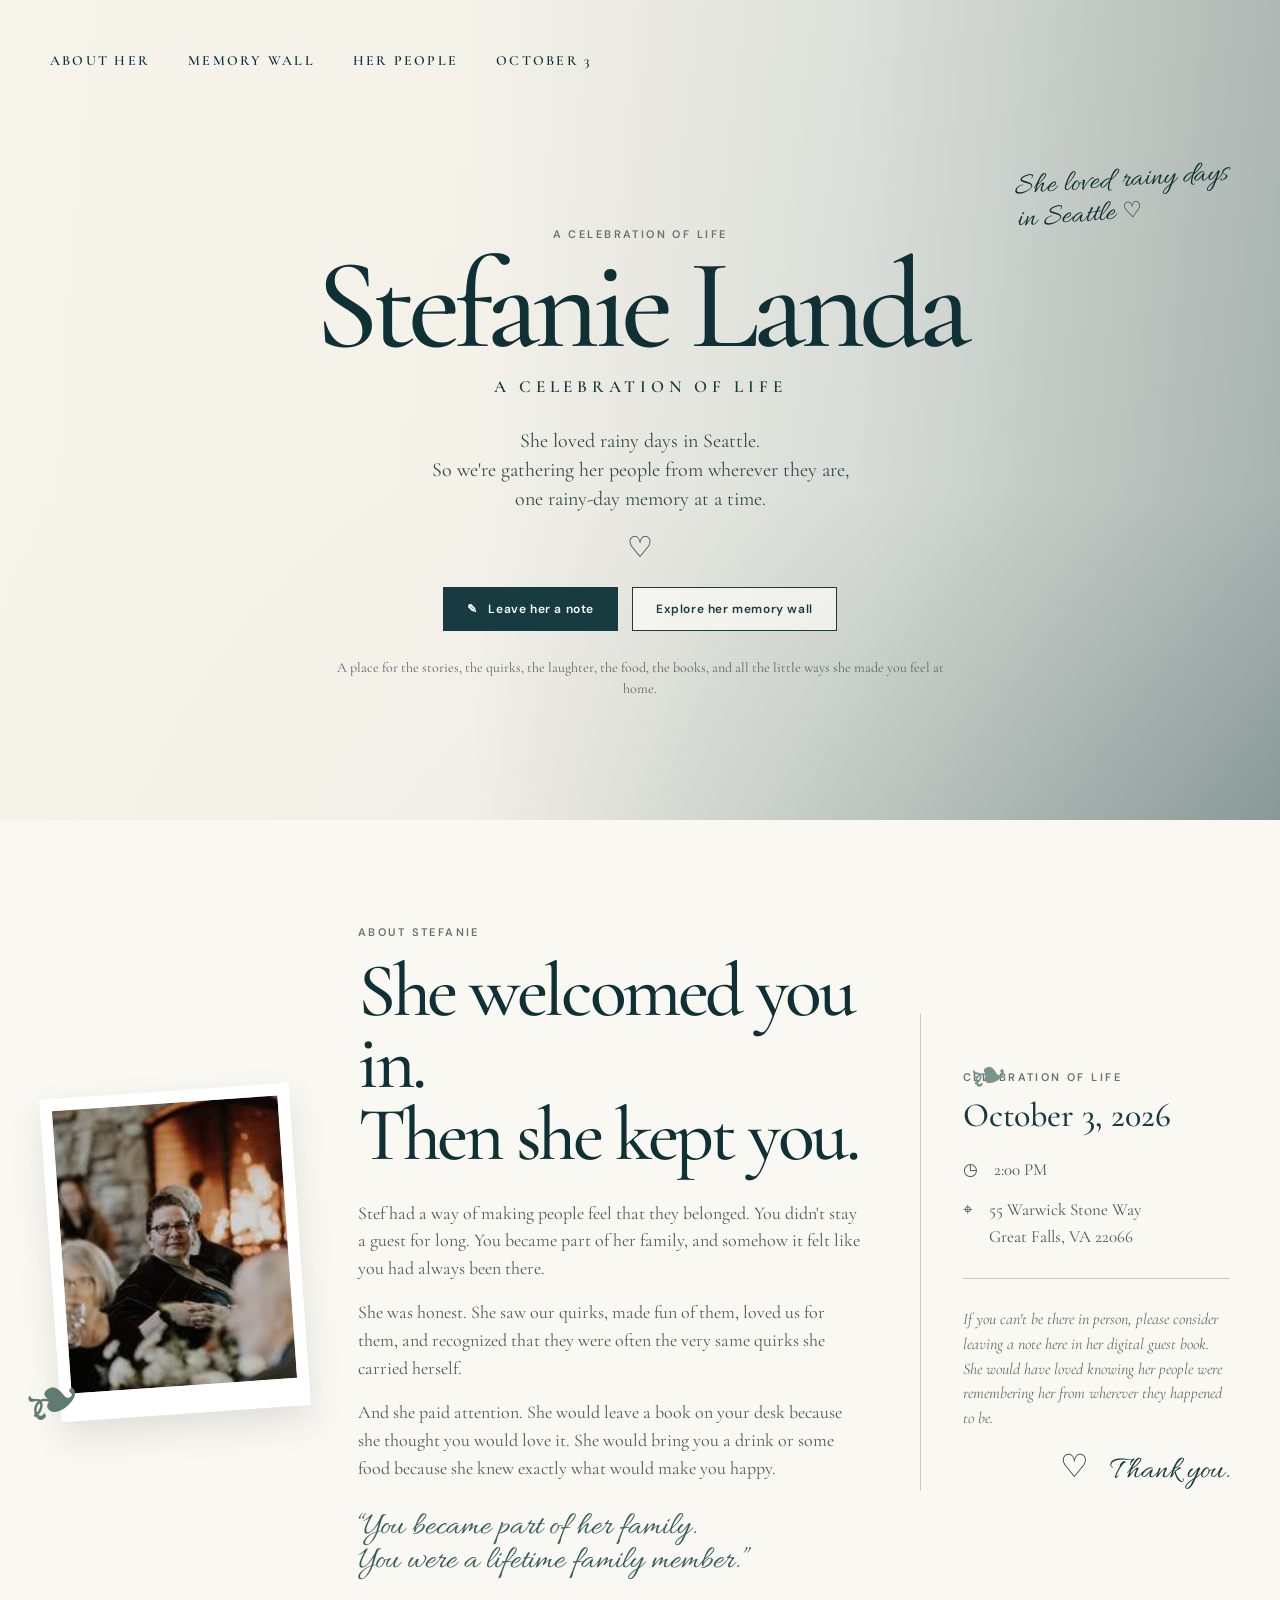
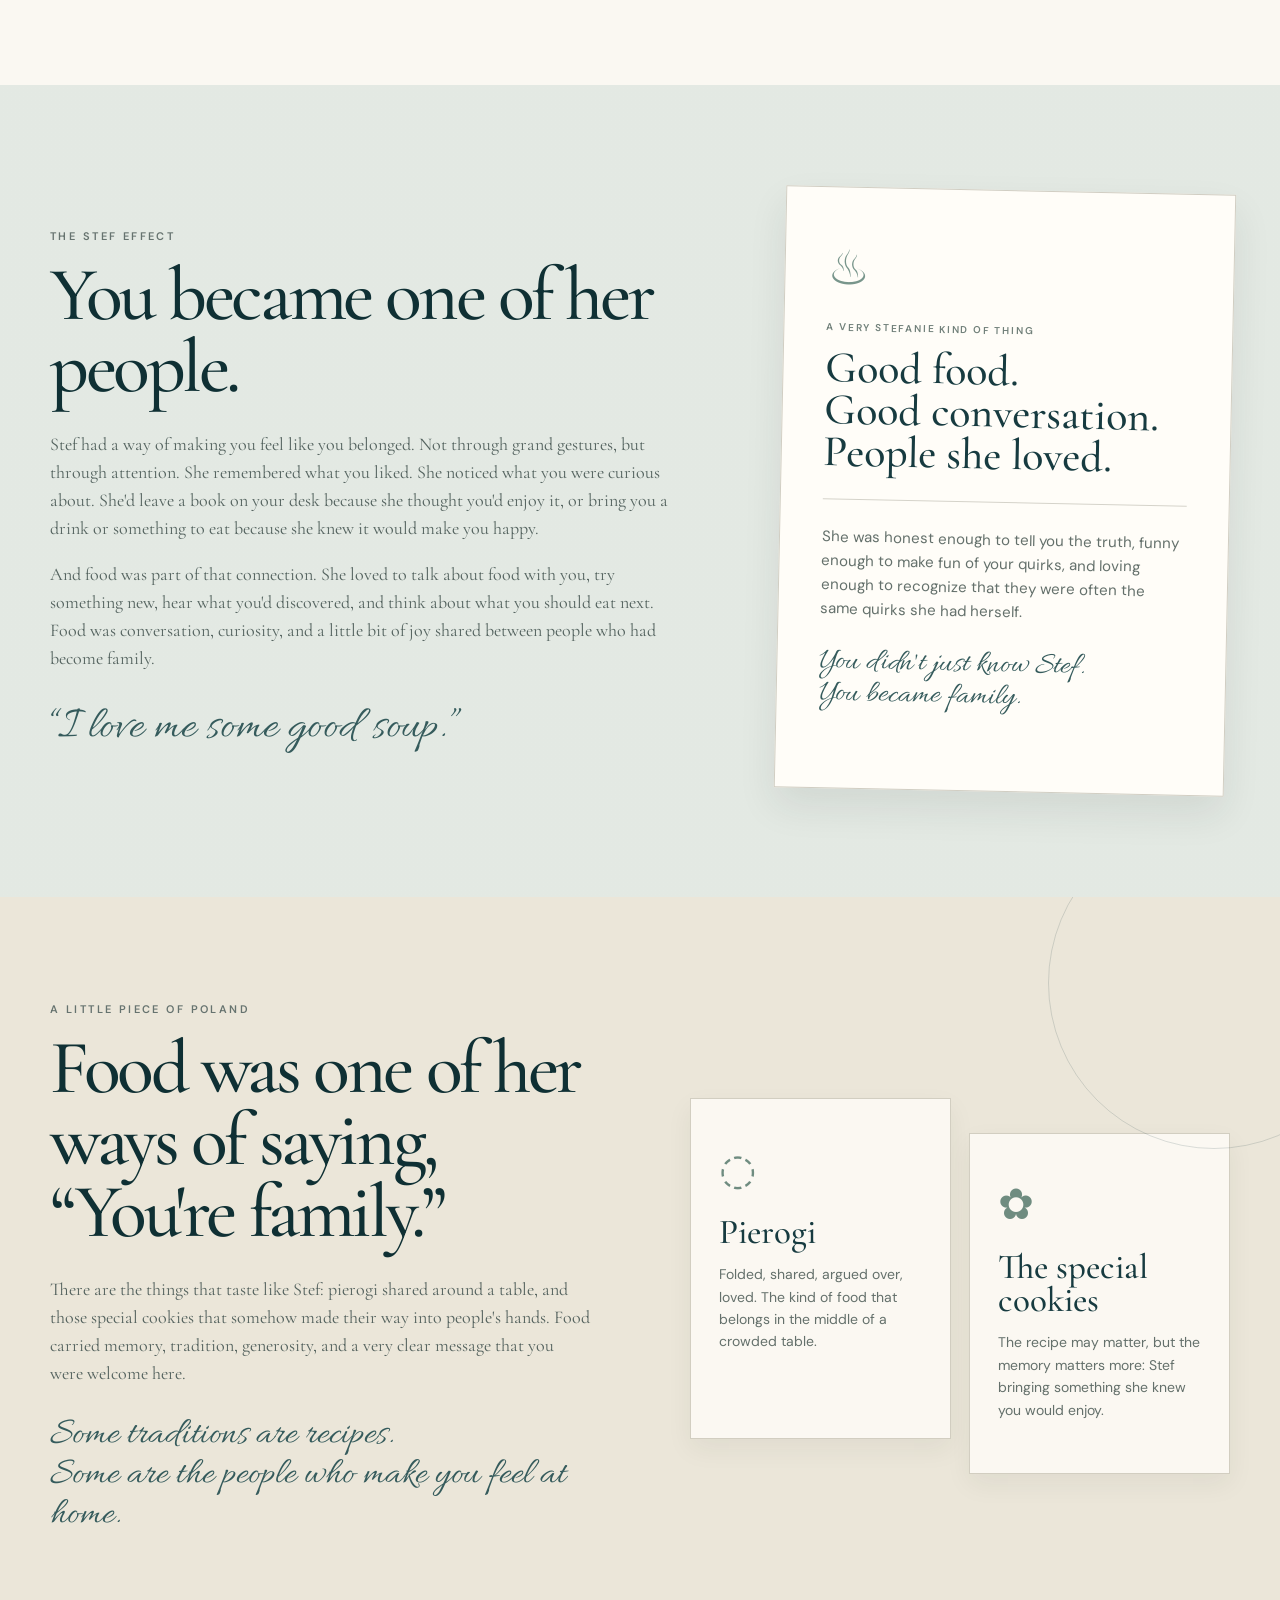
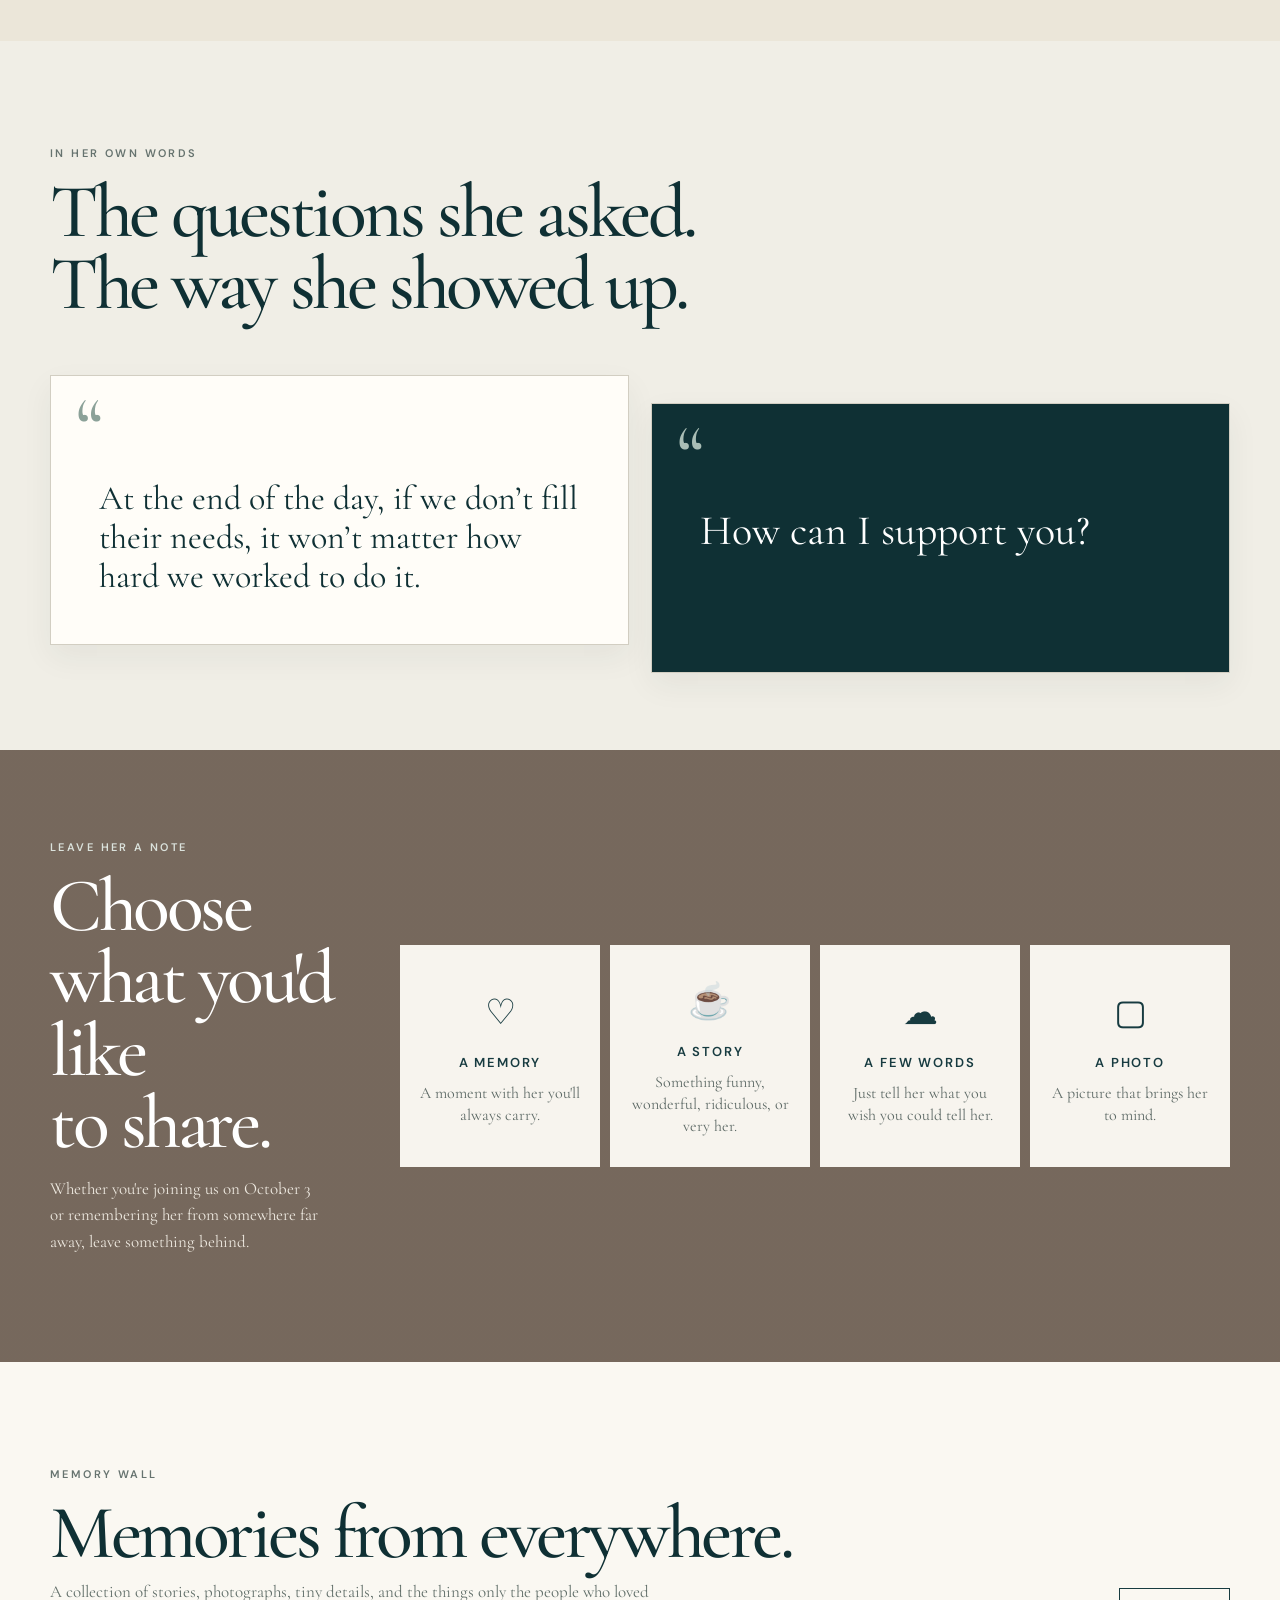
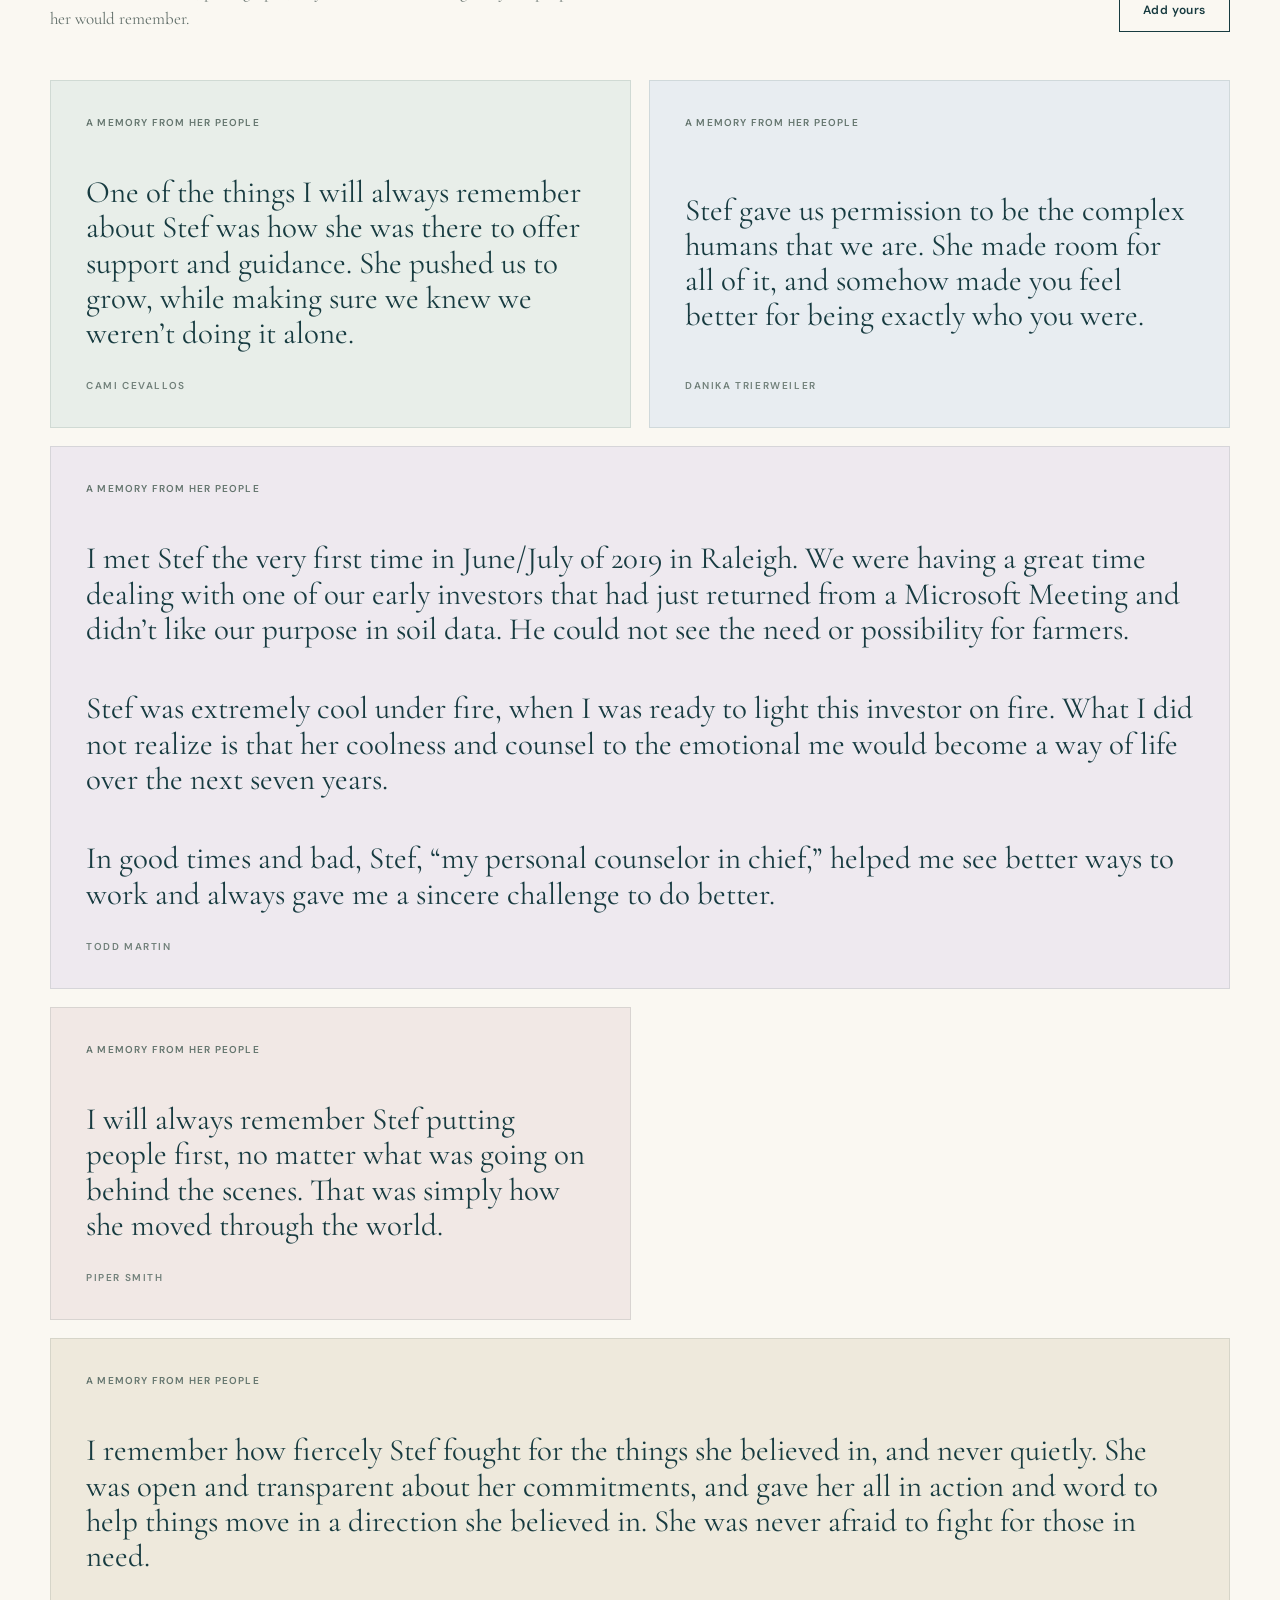
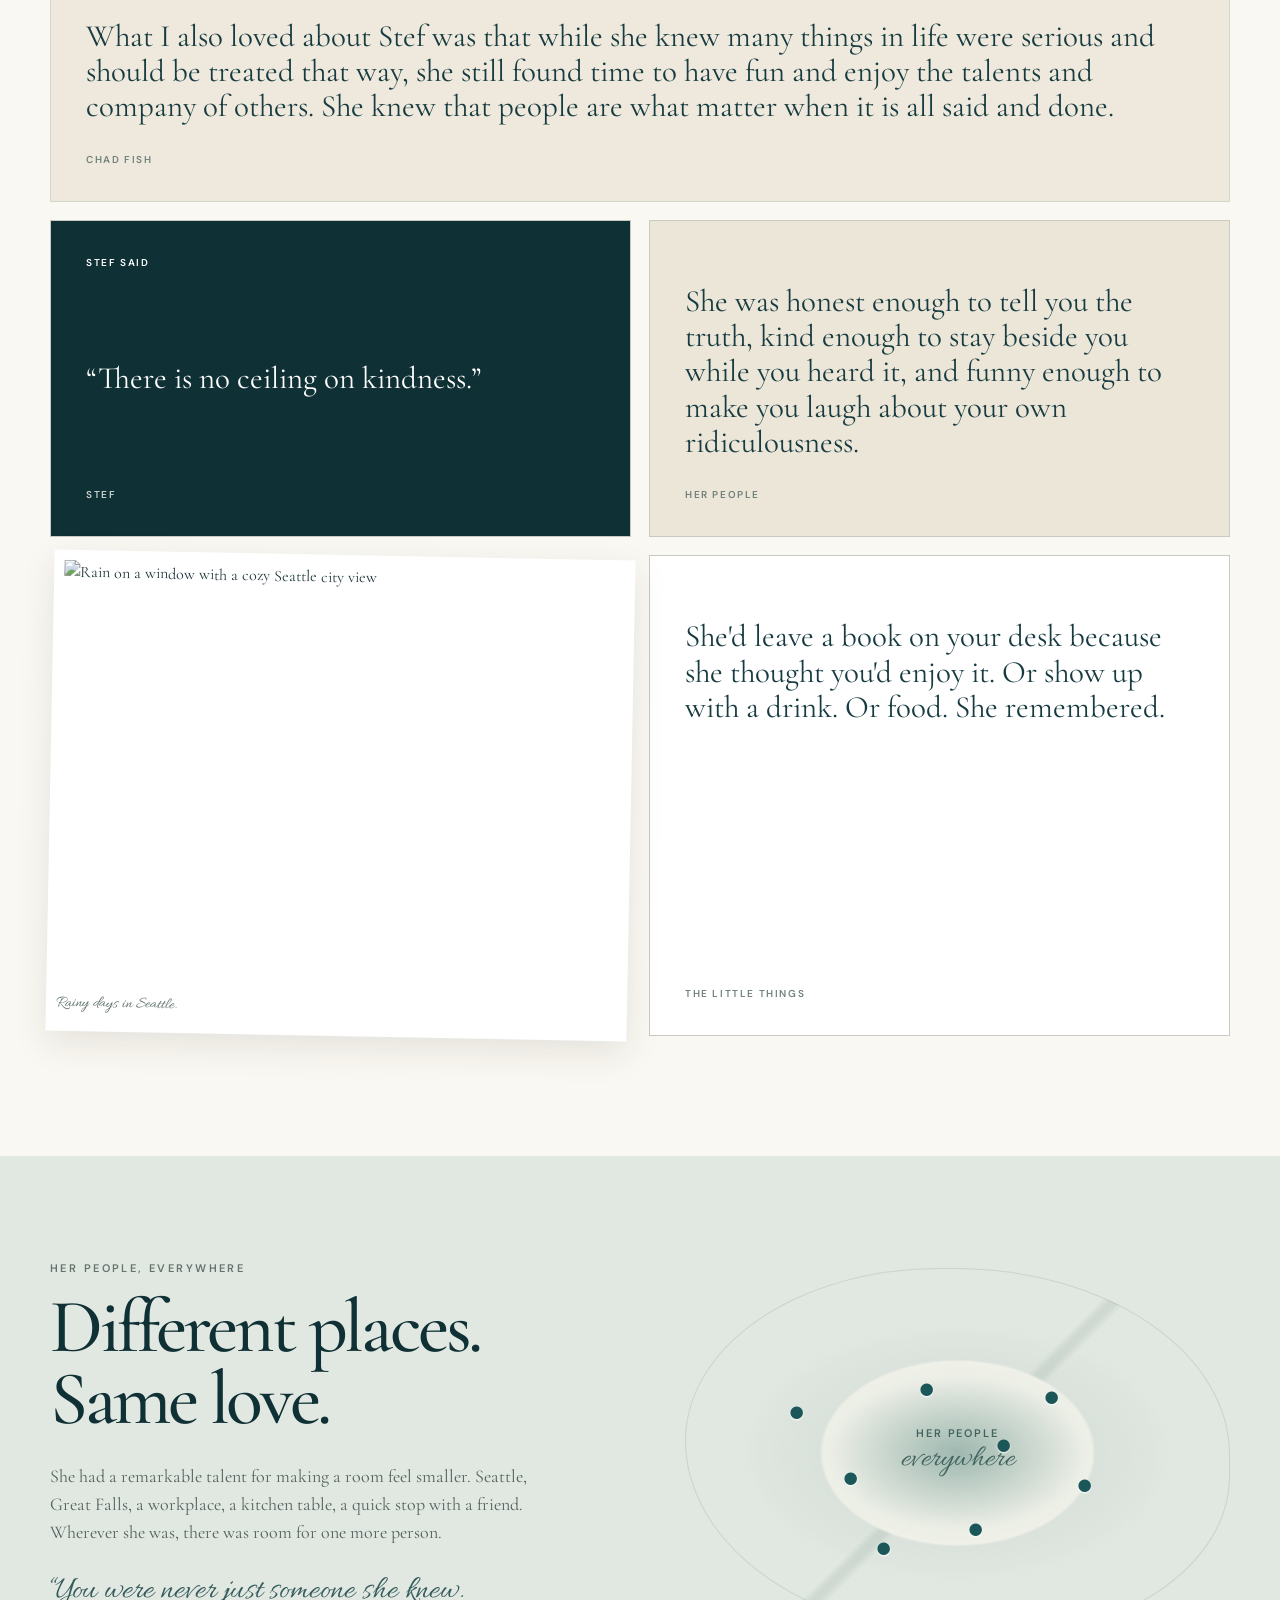
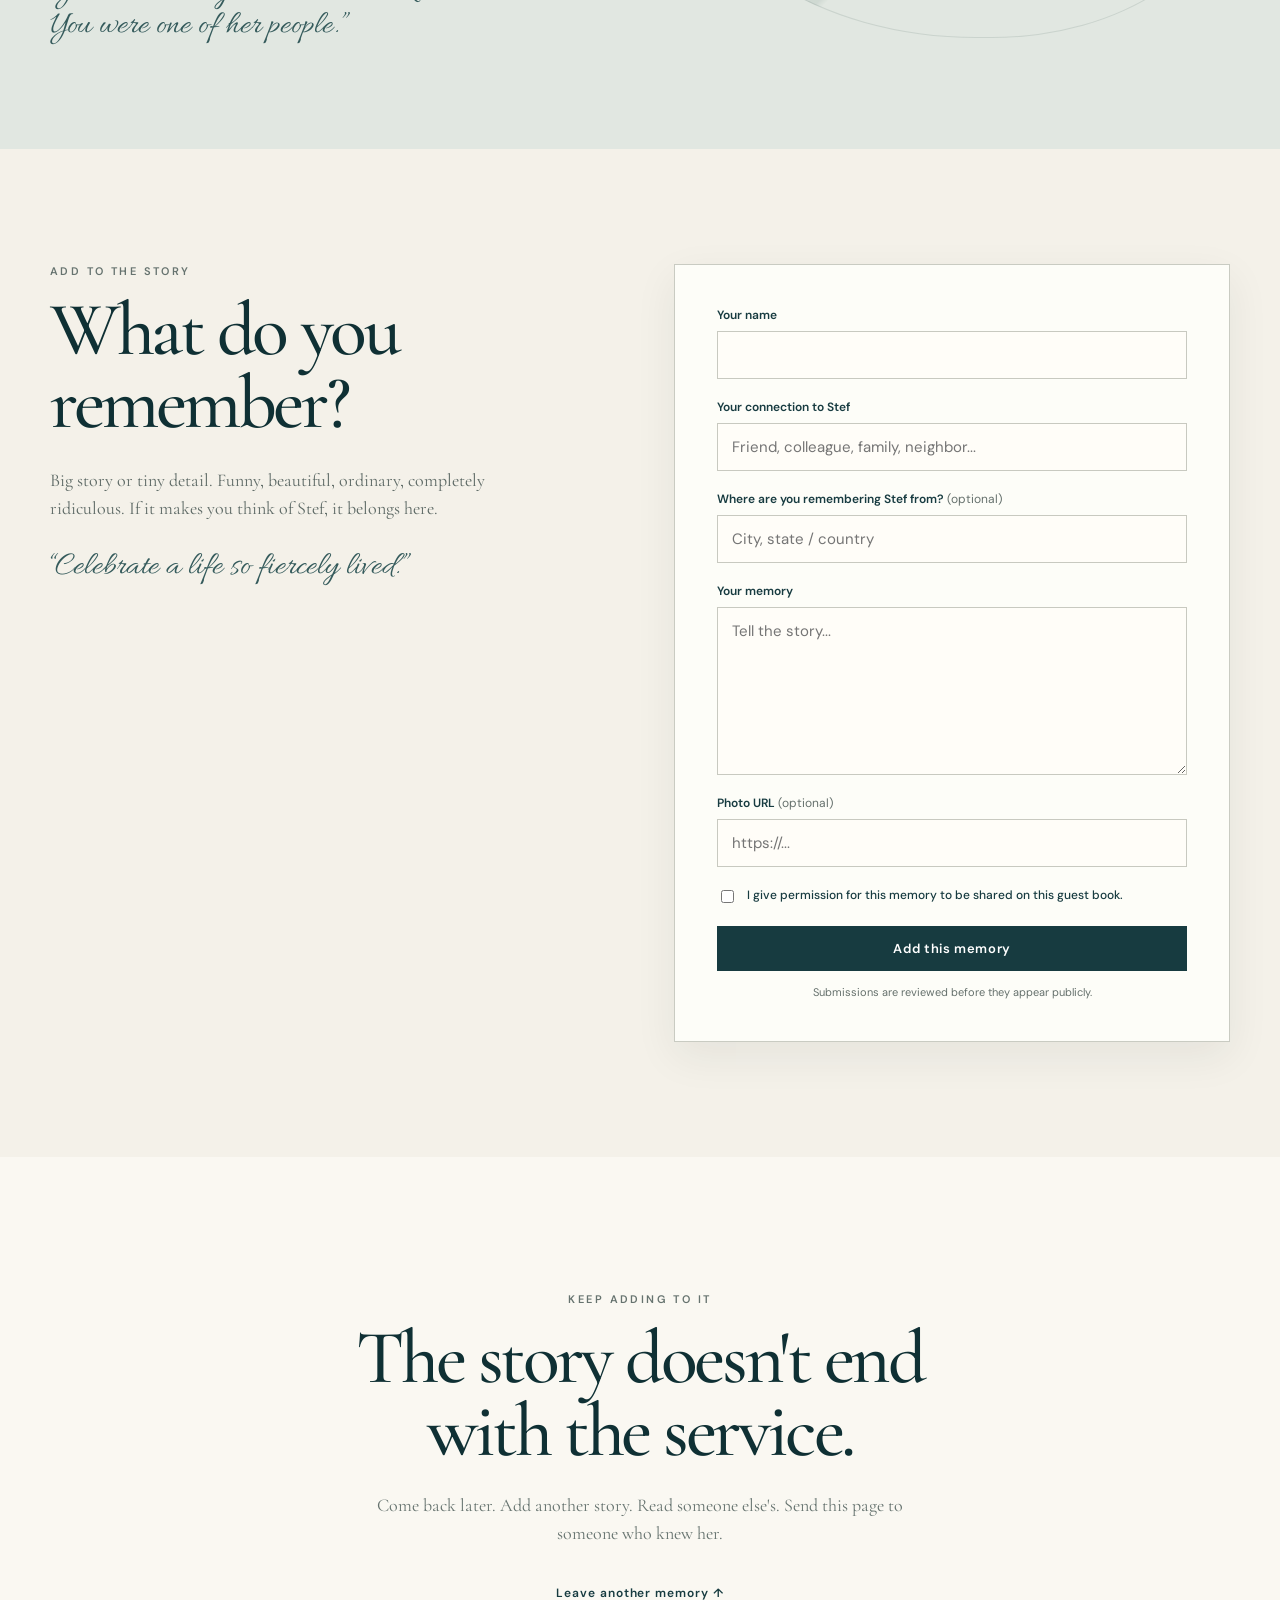
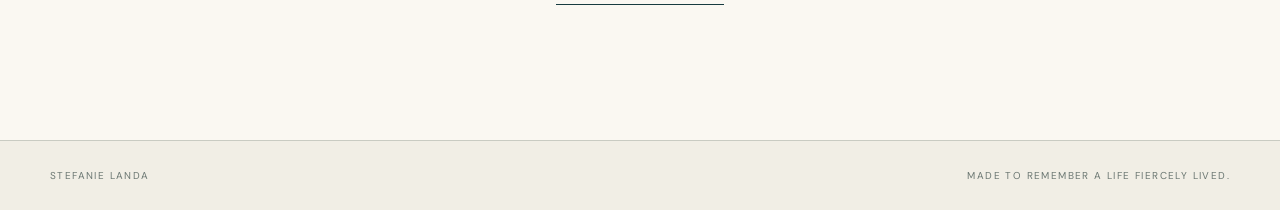
==== commit 7e705f5b: "Remove duplicate remembered section and vary memory card styles" ====
--- a/stef-guestbook/index.html
+++ b/stef-guestbook/index.html
@@ -125,18 +125,7 @@
       </div>
     </section>
 
-    <section class="people-memories section">
-      <div class="wrap">
-        <div class="section-head simple"><div><p class="eyebrow">From her people</p><h2>The things they remember.</h2><p class="section-intro">A few of the many ways people described Stef, and the moments that stayed with them.</p></div></div>
-        <div class="testimonial-grid">
-          <article class="testimonial"><p>One of the things I will always remember about Stef was how she was there to offer support and guidance. She pushed us to grow, while making sure we knew we weren’t doing it alone.</p><cite>— Cami Cevallos</cite></article>
-          <article class="testimonial"><p>Stef gave us permission to be the complex humans that we are. She made room for all of it, and somehow made you feel better for being exactly who you were.</p><cite>— Danika Trierweiler</cite></article>
-          <article class="testimonial testimonial-wide"><p>I met Stef the very first time in June/July of 2019 in Raleigh. We were having a great time dealing with one of our early investors that had just returned from a Microsoft Meeting and didn’t like our purpose in soil data. He could not see the need or possibility for farmers.</p><p>Stef was extremely cool under fire, when I was ready to light this investor on fire. What I did not realize is that her coolness and counsel to the emotional me would become a way of life over the next seven years.</p><p>In good times and bad, Stef, “my personal counselor in chief,” helped me see better ways to work and always gave me a sincere challenge to do better.</p><cite>— Todd Martin</cite></article>
-          <article class="testimonial"><p>I will always remember Stef putting people first, no matter what was going on behind the scenes. That was simply how she moved through the world.</p><cite>— Piper Smith</cite></article>
-          <article class="testimonial testimonial-wide"><p>I remember how fiercely Stef fought for the things she believed in, and never quietly. She was open and transparent about her commitments, and gave her all in action and word to help things move in a direction she believed in. She was never afraid to fight for those in need.</p><p>What I also loved about Stef was that while she knew many things in life were serious and should be treated that way, she still found time to have fun and enjoy the talents and company of others. She knew that people are what matter when it is all said and done.</p><cite>— Chad Fish</cite></article>
-        </div>
-    </div>
-    </section>
+    
 
     <section class="memory-prompt">
       <div class="wrap prompt-inner">
@@ -196,13 +185,13 @@
           <div class="memory-meta">Chad Fish</div>
         </article>
 
-        <article class="memory-card featured">
+        <article class="memory-card featured memory-mist">
           <span class="tag">Stef said</span>
           <p class="memory-text">“There is no ceiling on kindness.”</p>
           <div class="memory-meta">Stef</div>
         </article>
 
-        <article class="memory-card handwritten">
+        <article class="memory-card handwritten memory-cream">
           <p class="memory-text">She was honest enough to tell you the truth, kind enough to stay beside you while you heard it, and funny enough to make you laugh about your own ridiculousness.</p>
           <div class="memory-meta">Her people</div>
         </article>
@@ -212,7 +201,7 @@
           <figcaption>Rainy days in Seattle.</figcaption>
         </figure>
 
-        <article class="memory-card">
+        <article class="memory-card memory-peach">
           <p class="memory-text">She'd leave a book on your desk because she thought you'd enjoy it. Or show up with a drink. Or food. She remembered.</p>
           <div class="memory-meta">The little things</div>
         </article>
--- a/stef-guestbook/styles.css
+++ b/stef-guestbook/styles.css
@@ -433,3 +433,13 @@
 .people-memory .memory-text + .memory-text {
   margin-top: 16px;
 }
+
+
+/* Individual memory colors */
+.memory-card.people-memory { border-color: rgba(63,91,84,.14); }
+.memory-sage { background: #e8eee9; }
+.memory-blue { background: #e8edf1; }
+.memory-lavender { background: #eee9ef; }
+.memory-rose { background: #f1e8e5; }
+.memory-sand { background: #eee9dc; }
+.memory-card.people-memory .tag { color: #64756e; }
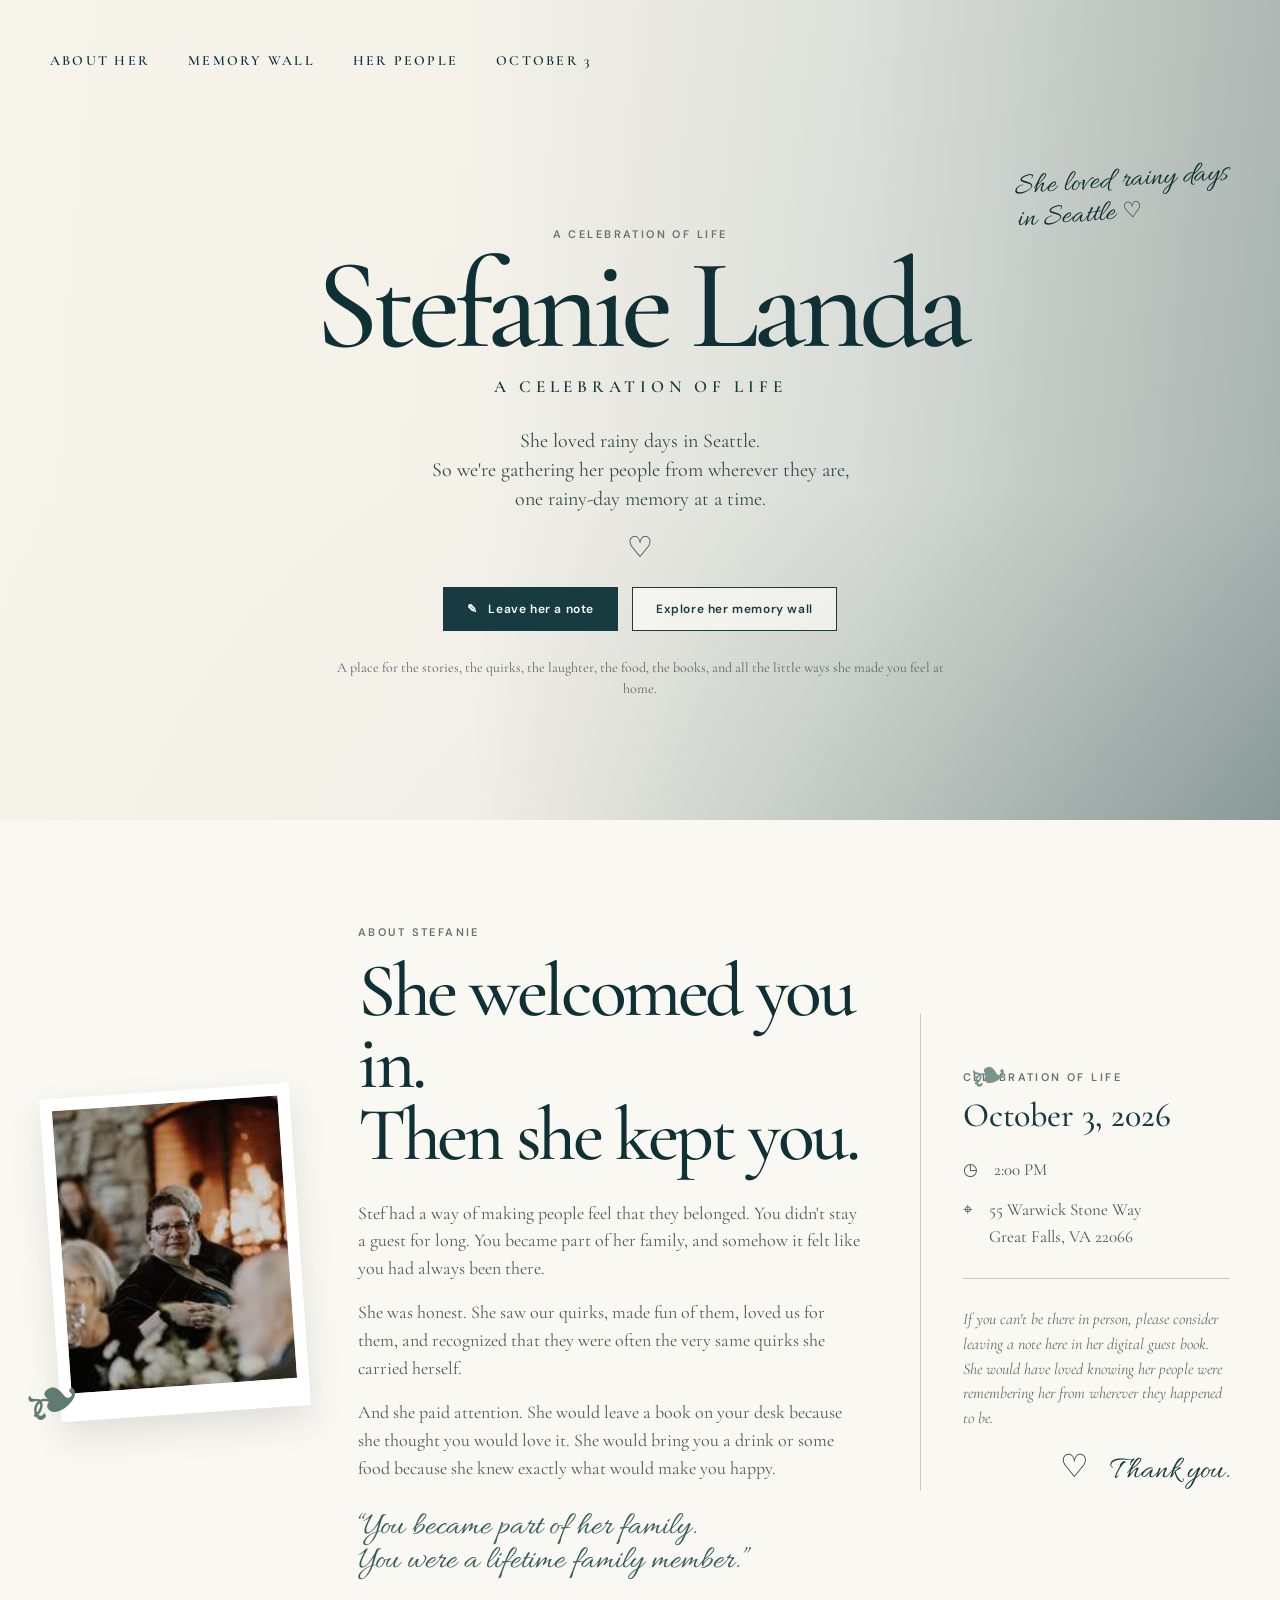
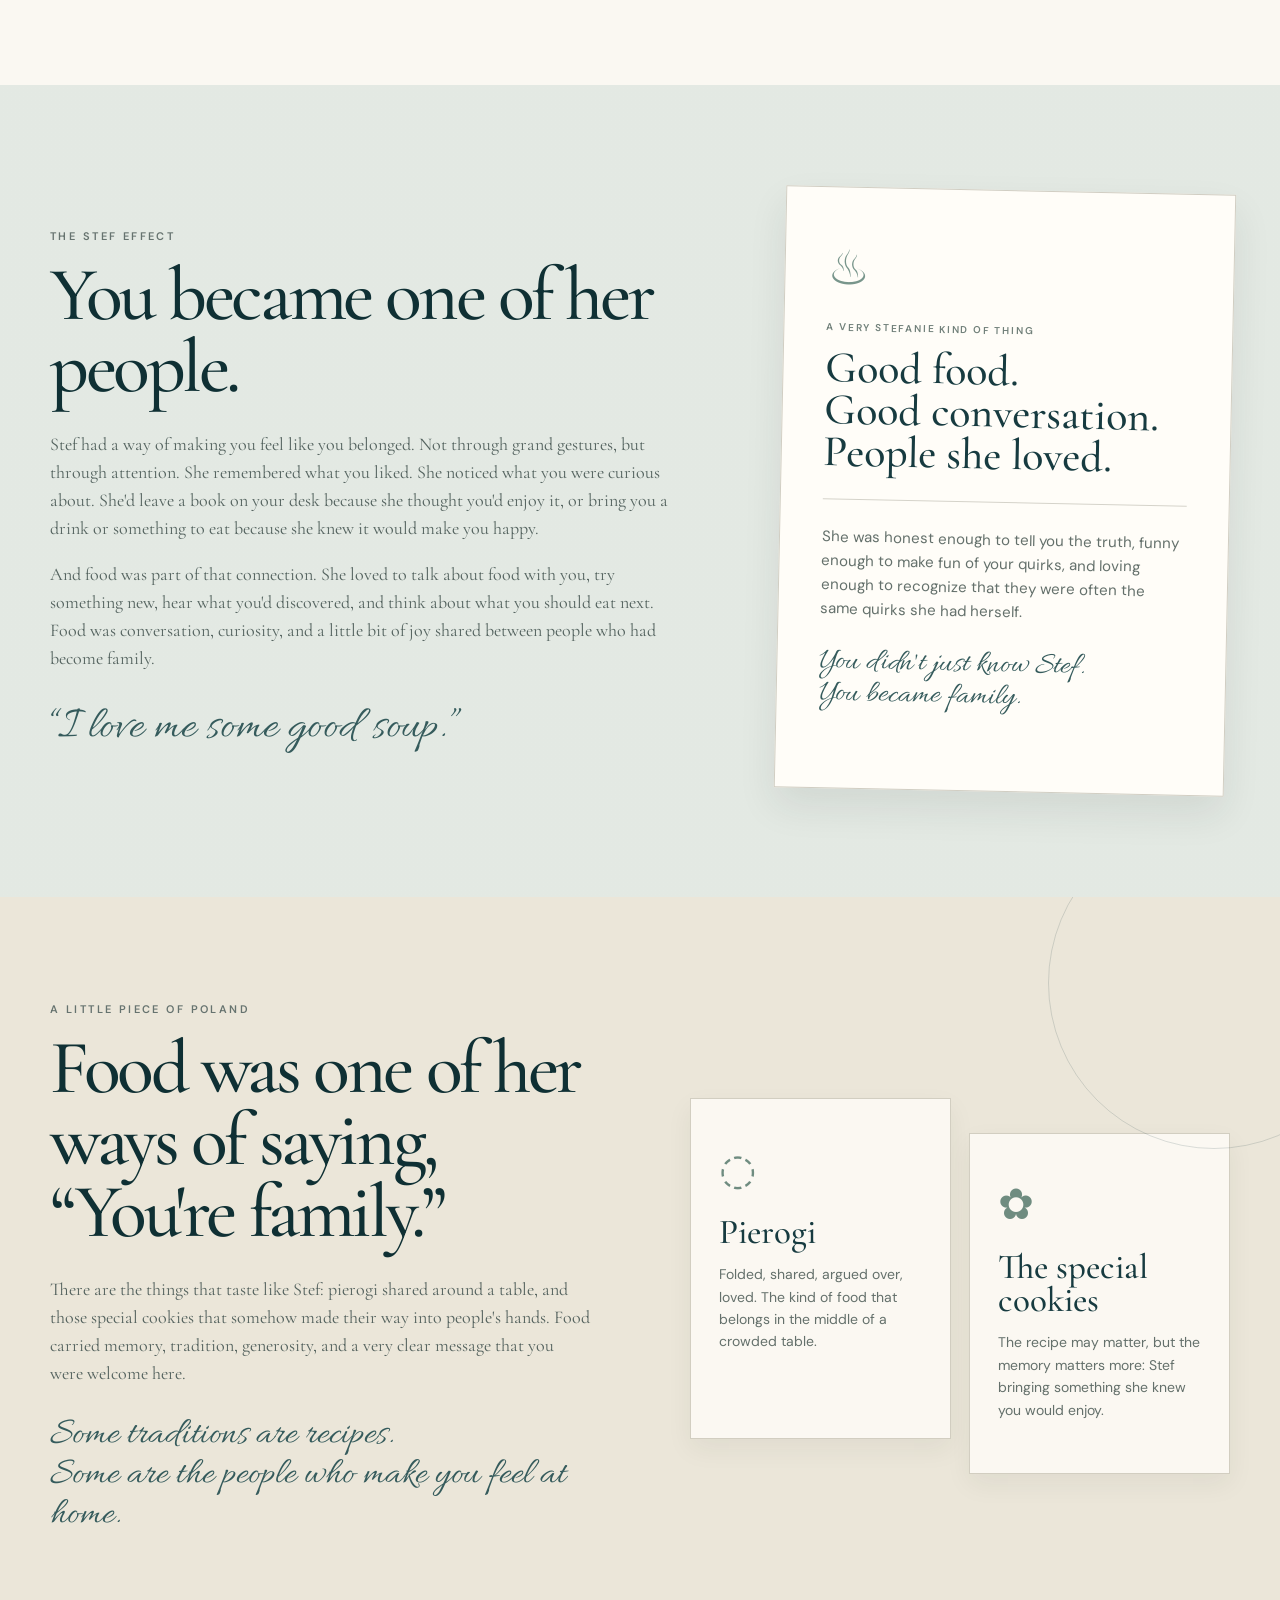
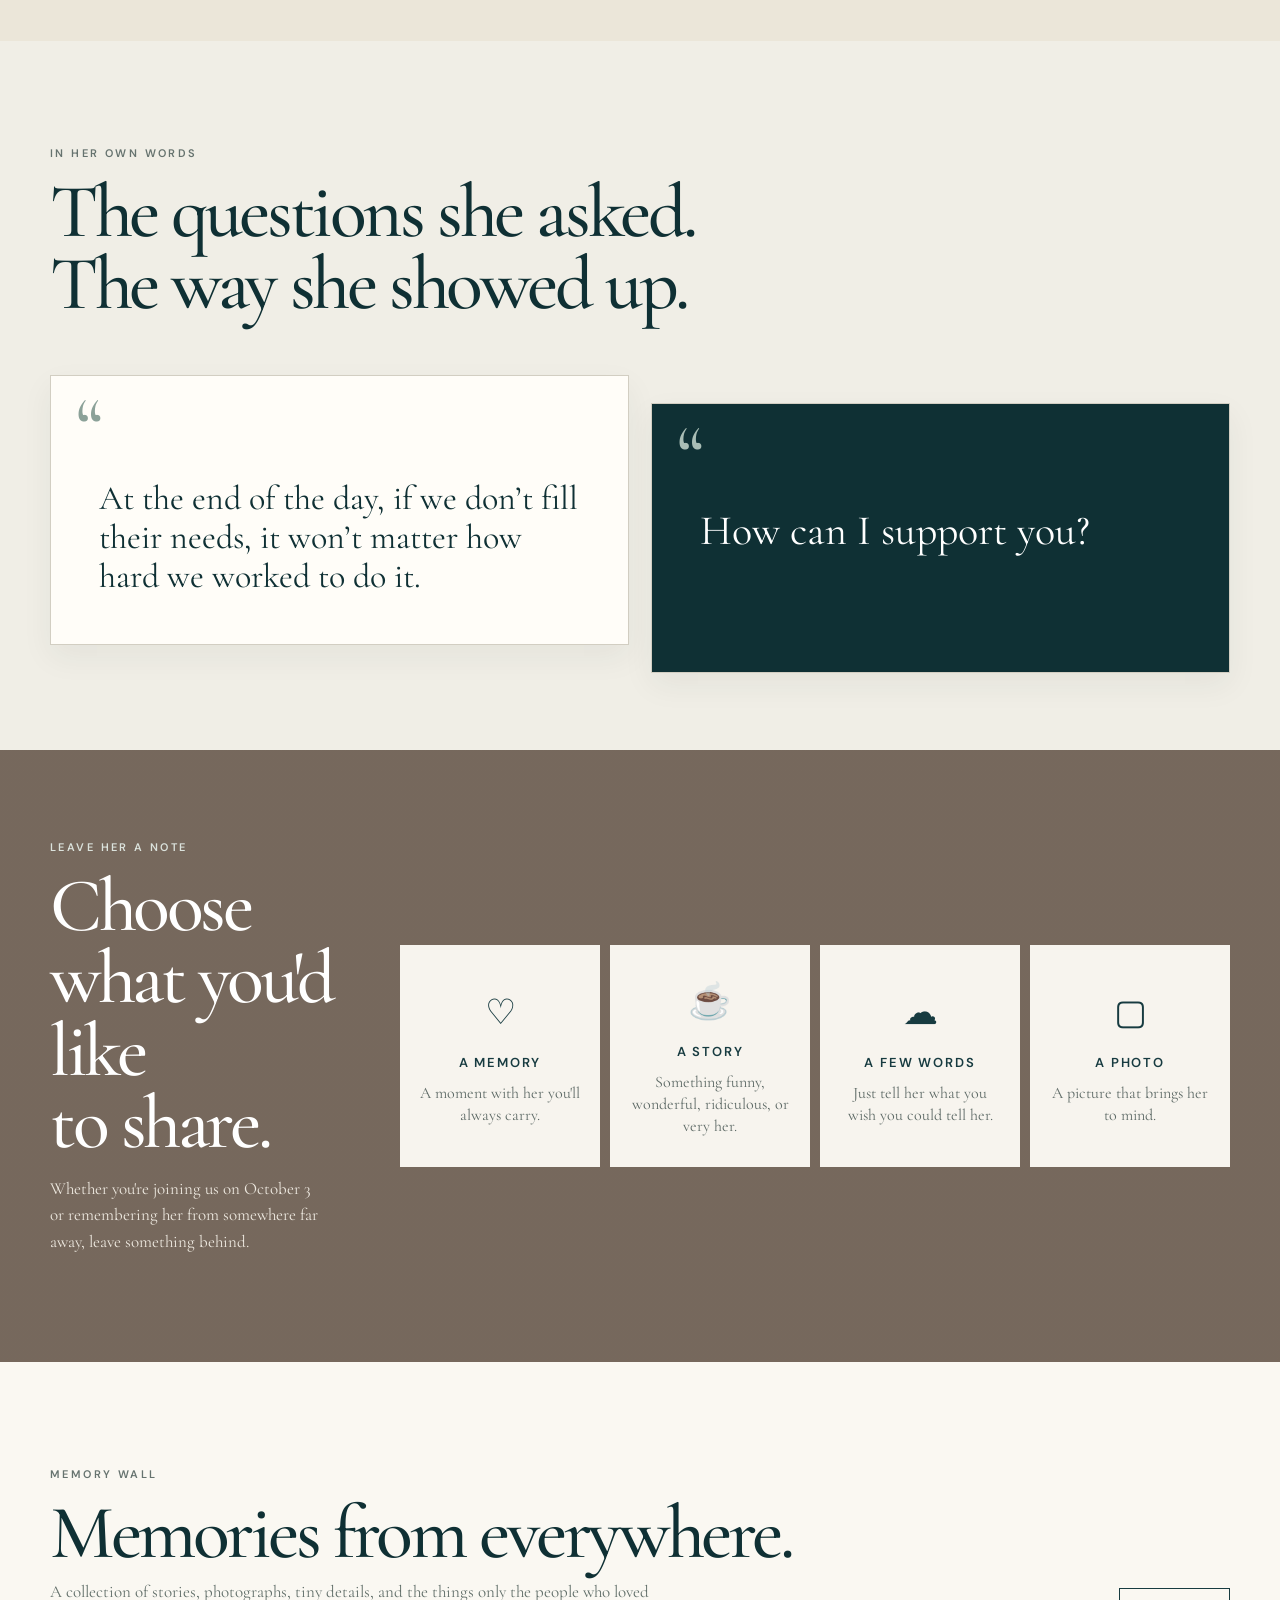
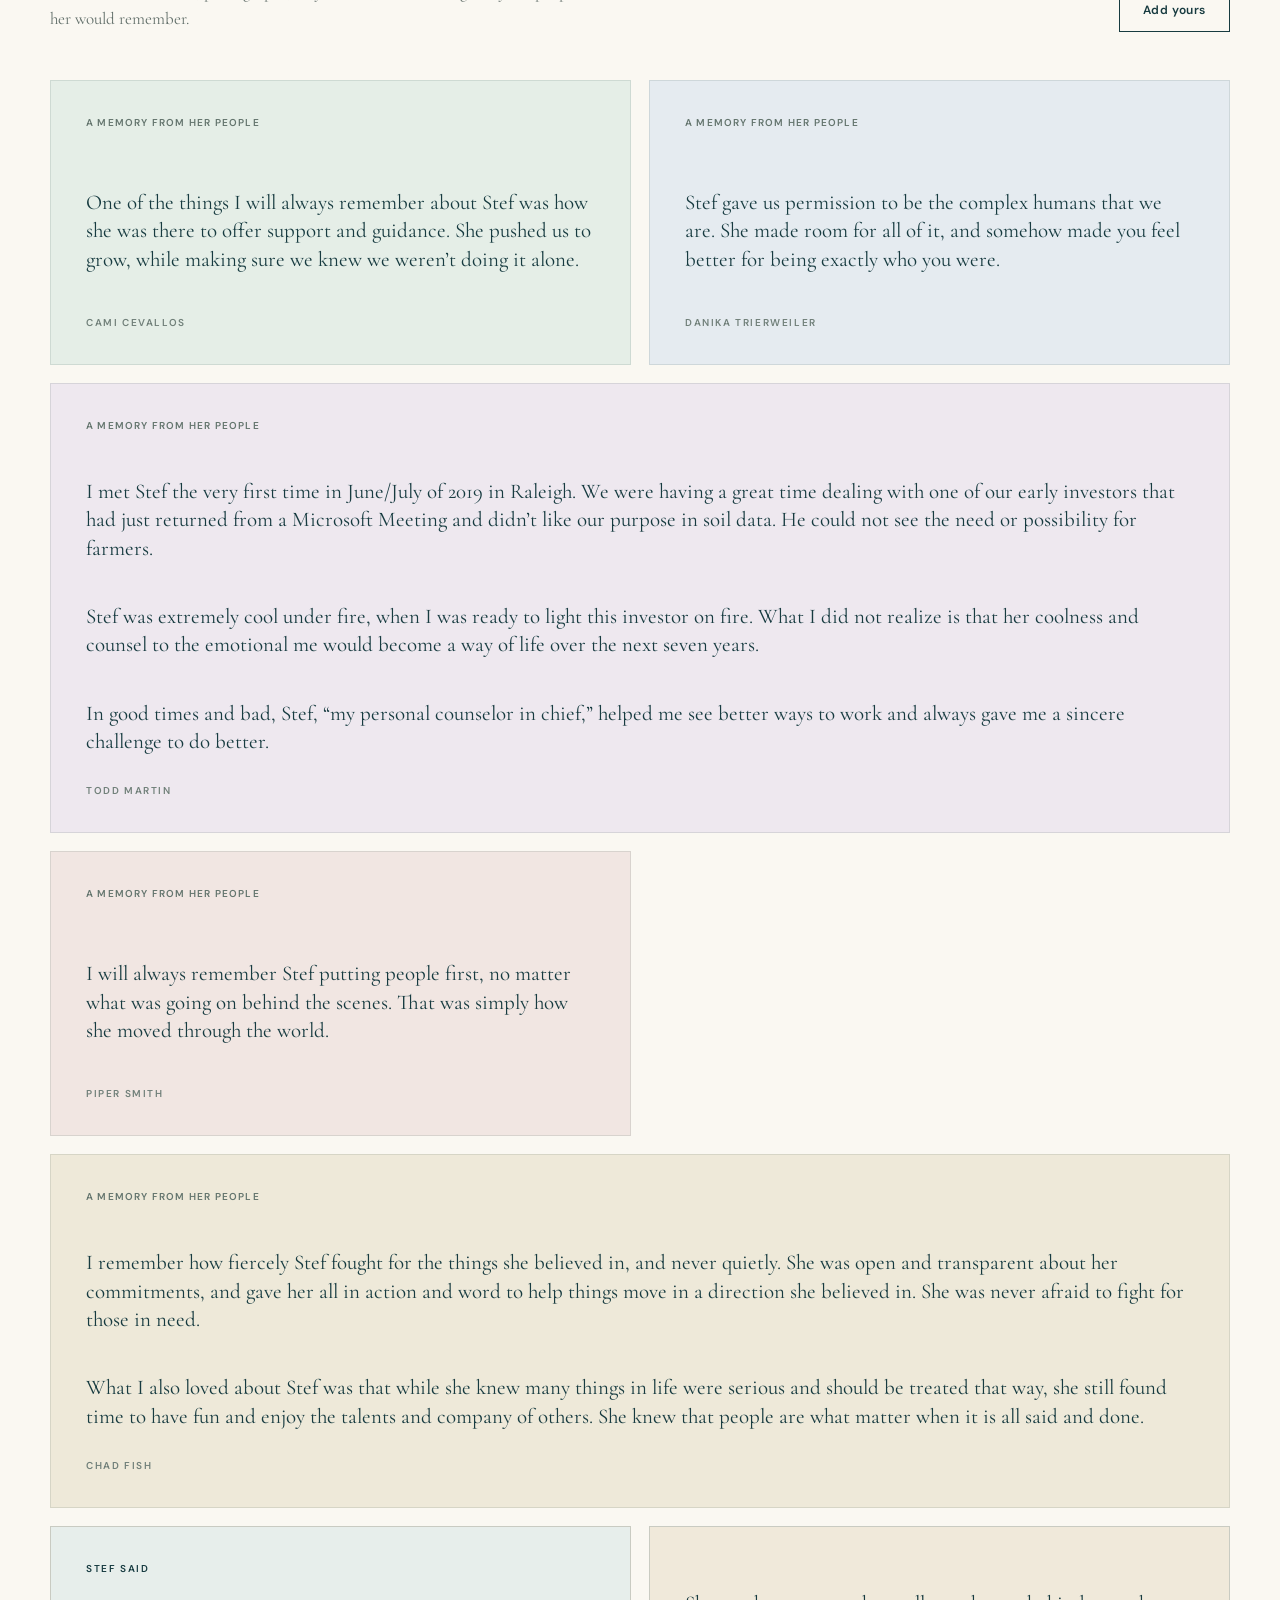
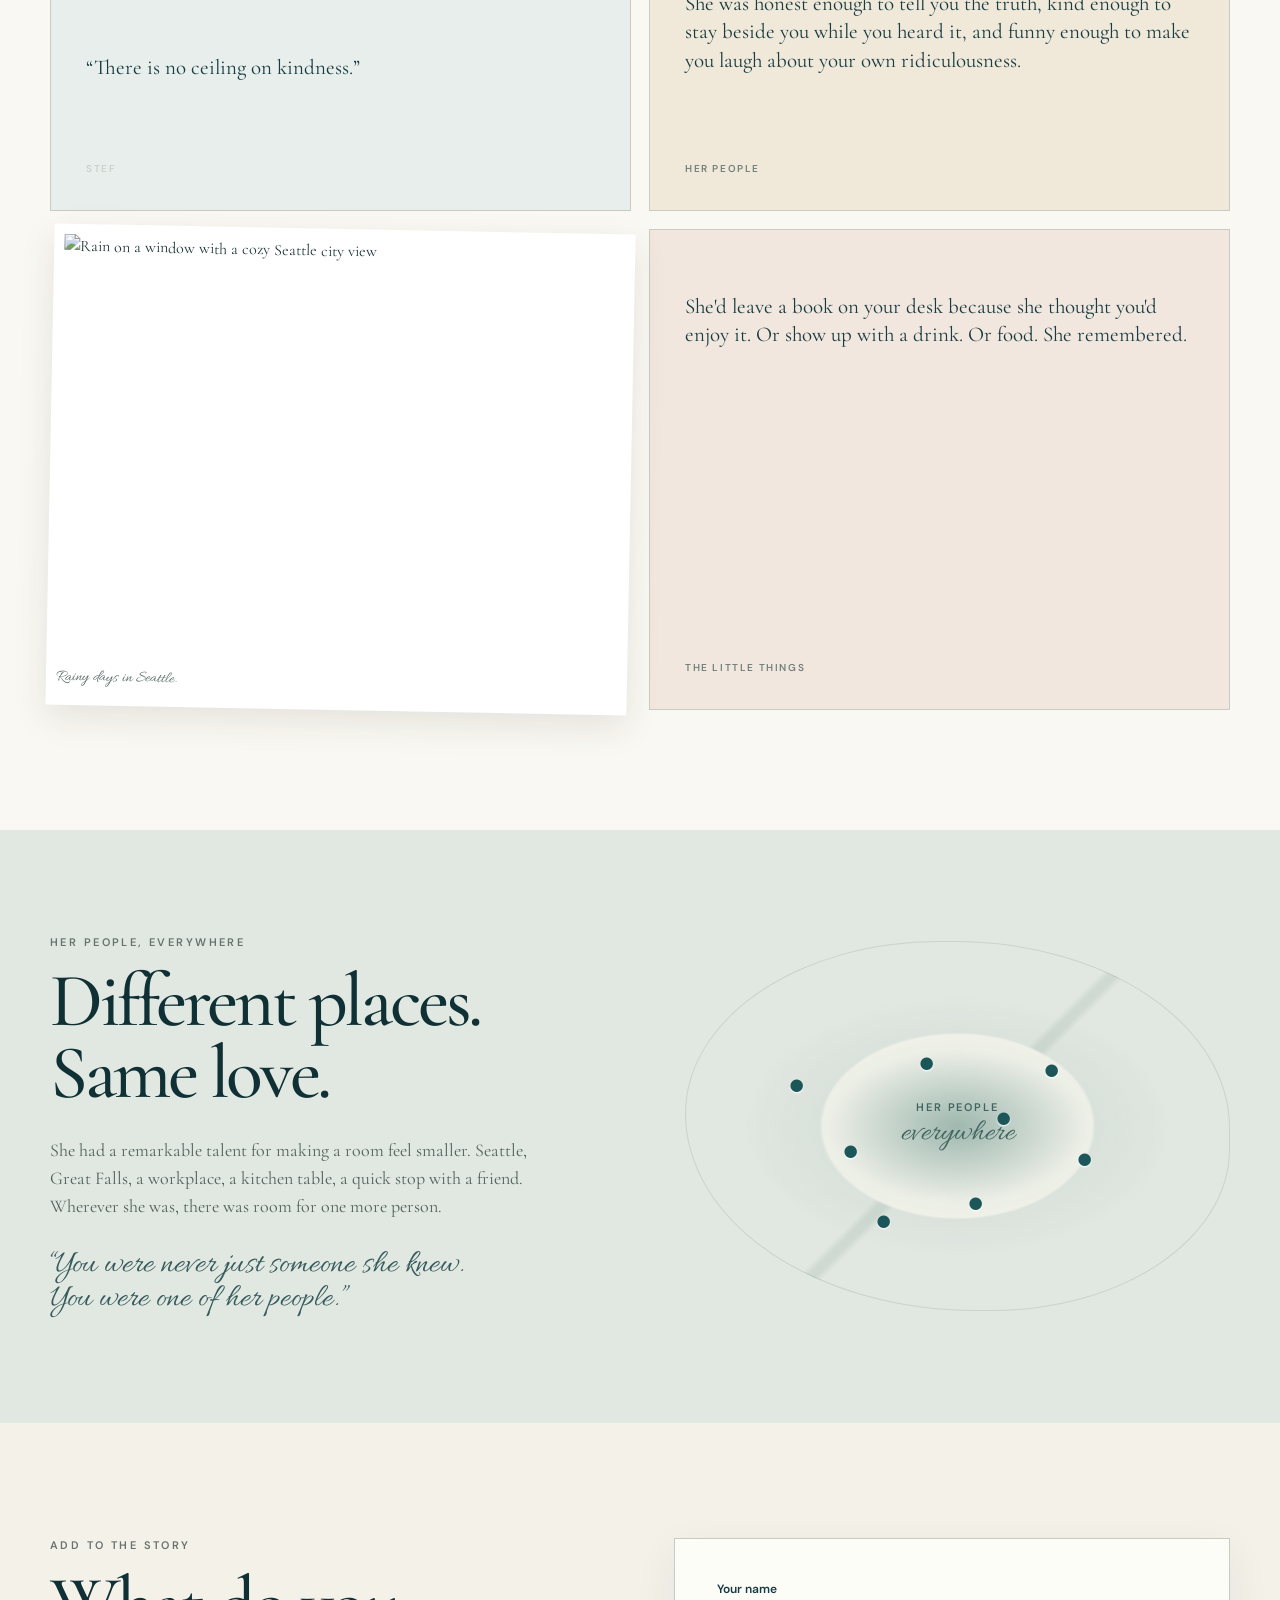
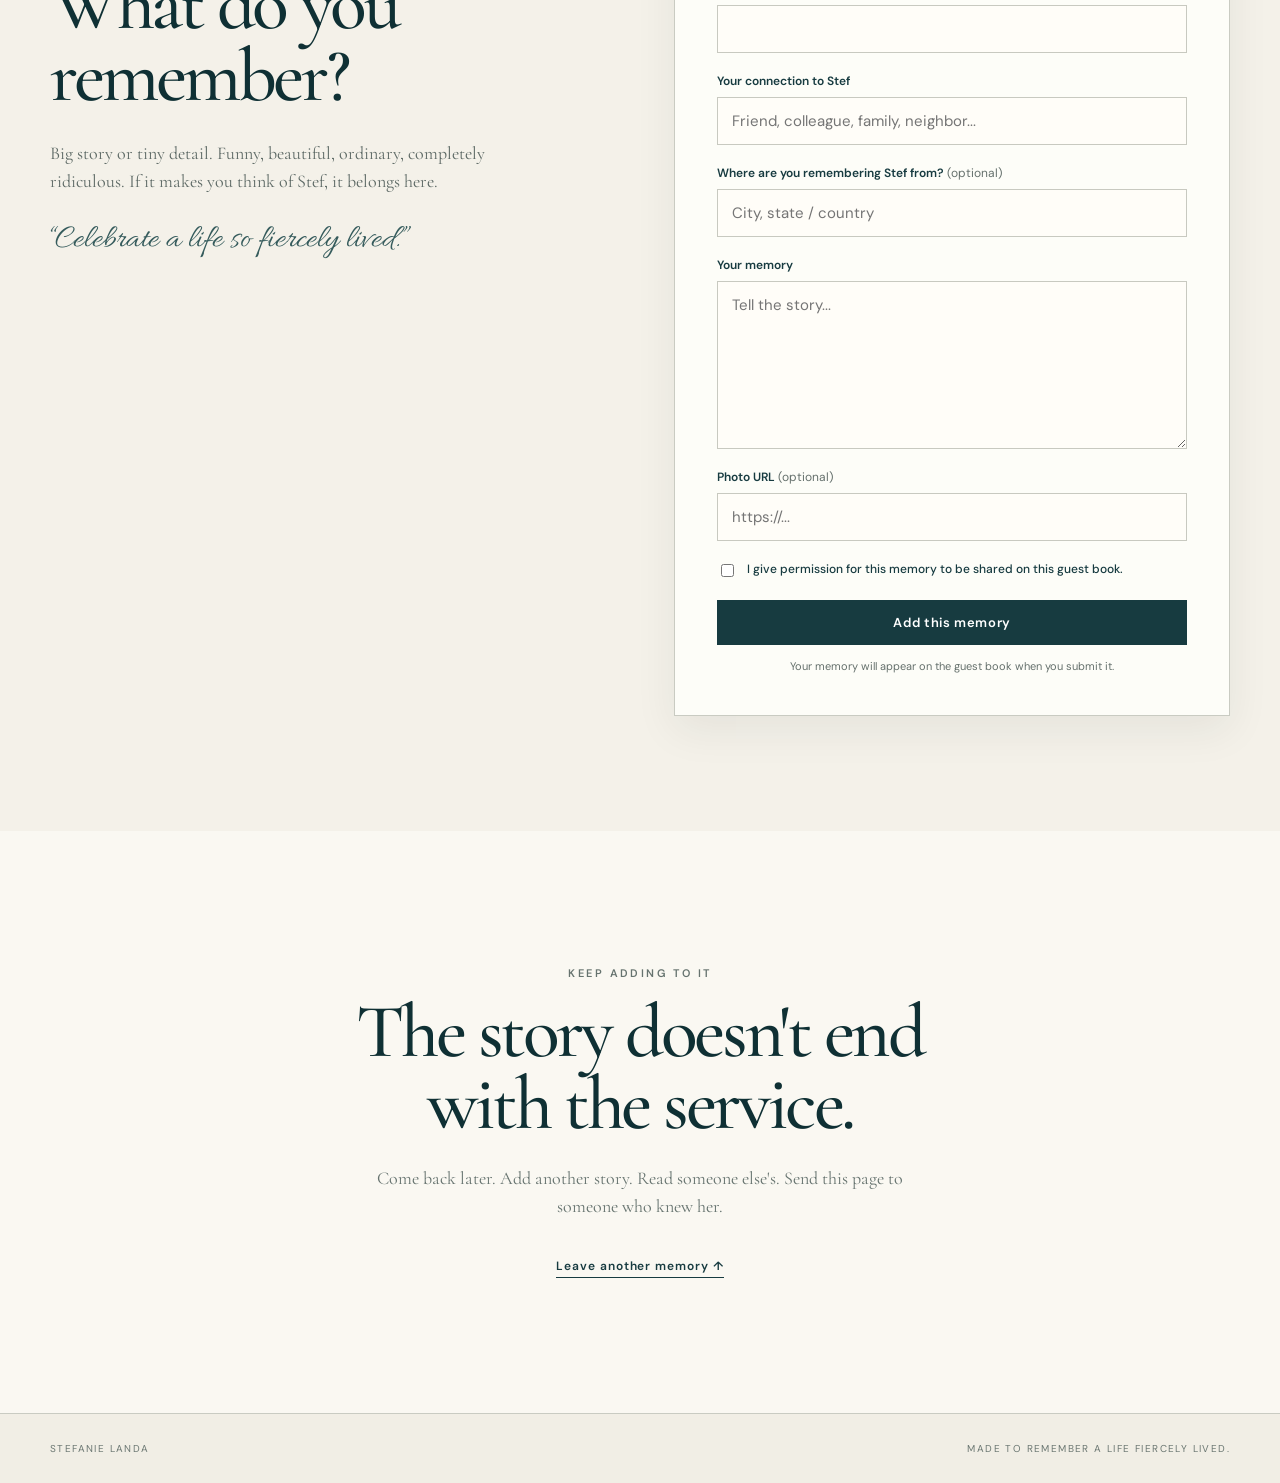
==== commit 8ef3e6c9: "Connect memory form to live guestbook" ====
--- a/stef-guestbook/index.html
+++ b/stef-guestbook/index.html
@@ -9,6 +9,9 @@
   <link rel="preconnect" href="https://fonts.gstatic.com" crossorigin>
   <link href="https://fonts.googleapis.com/css2?family=Cormorant+Garamond:wght@400;500;600;700&family=DM+Sans:wght@400;500;600;700&family=Allura&display=swap" rel="stylesheet">
   <link rel="stylesheet" href="styles.css">
+  <script src="https://cdn.jsdelivr.net/npm/@supabase/supabase-js@2"></script>
+  <script src="supabase-config.js"></script>
+  <script src="supabase-guestbook.js" defer></script>
 </head>
 <body>
   <header class="hero" id="top">
@@ -235,13 +238,8 @@
           <p class="script-quote">“Celebrate a life so fiercely lived.”</p>
         </div>
 
-        <form class="memory-form" name="stef-memory" method="POST" action="/thank-you.html" data-netlify="true" netlify-honeypot="bot-field" enctype="multipart/form-data">
-          <input type="hidden" name="form-name" value="stef-memory">
-          <p class="hidden">
-            <label>Don't fill this out if you're human: <input name="bot-field"></label>
-          </p>
-
-          <label>Your name
+        <form class="memory-form" name="stef-memory">
+<label>Your name
             <input type="text" name="name" autocomplete="name" required>
           </label>
 
@@ -267,7 +265,7 @@
           </label>
 
           <button class="button button-dark full" type="submit">Add this memory</button>
-          <p class="form-note">Submissions are reviewed before they appear publicly.</p>
+          <p class="form-note">Your memory will appear on the guest book when you submit it.</p>
         </form>
       </div>
     </section>
--- a/stef-guestbook/styles.css
+++ b/stef-guestbook/styles.css
@@ -443,3 +443,24 @@
 .memory-rose { background: #f1e8e5; }
 .memory-sand { background: #eee9dc; }
 .memory-card.people-memory .tag { color: #64756e; }
+
+
+/* Final memory wall styling */
+.memory-card.people-memory.memory-sage { background:#e5eee7 !important; }
+.memory-card.people-memory.memory-blue { background:#e5ebf0 !important; }
+.memory-card.people-memory.memory-lavender { background:#eee8ef !important; }
+.memory-card.people-memory.memory-rose { background:#f1e6e2 !important; }
+.memory-card.people-memory.memory-sand { background:#eee9d9 !important; }
+.memory-card.memory-mist { background:#e7eeeb !important; color:var(--ink); }
+.memory-card.memory-cream { background:#f0e9da !important; }
+.memory-card.memory-peach { background:#f2e7df !important; }
+.memory-card.people-memory .memory-text,
+.memory-card.memory-mist .memory-text,
+.memory-card.memory-cream .memory-text,
+.memory-card.memory-peach .memory-text {
+  font-size:21px;
+  line-height:1.35;
+}
+.memory-card.people-memory .memory-text + .memory-text {
+  margin-top:12px;
+}
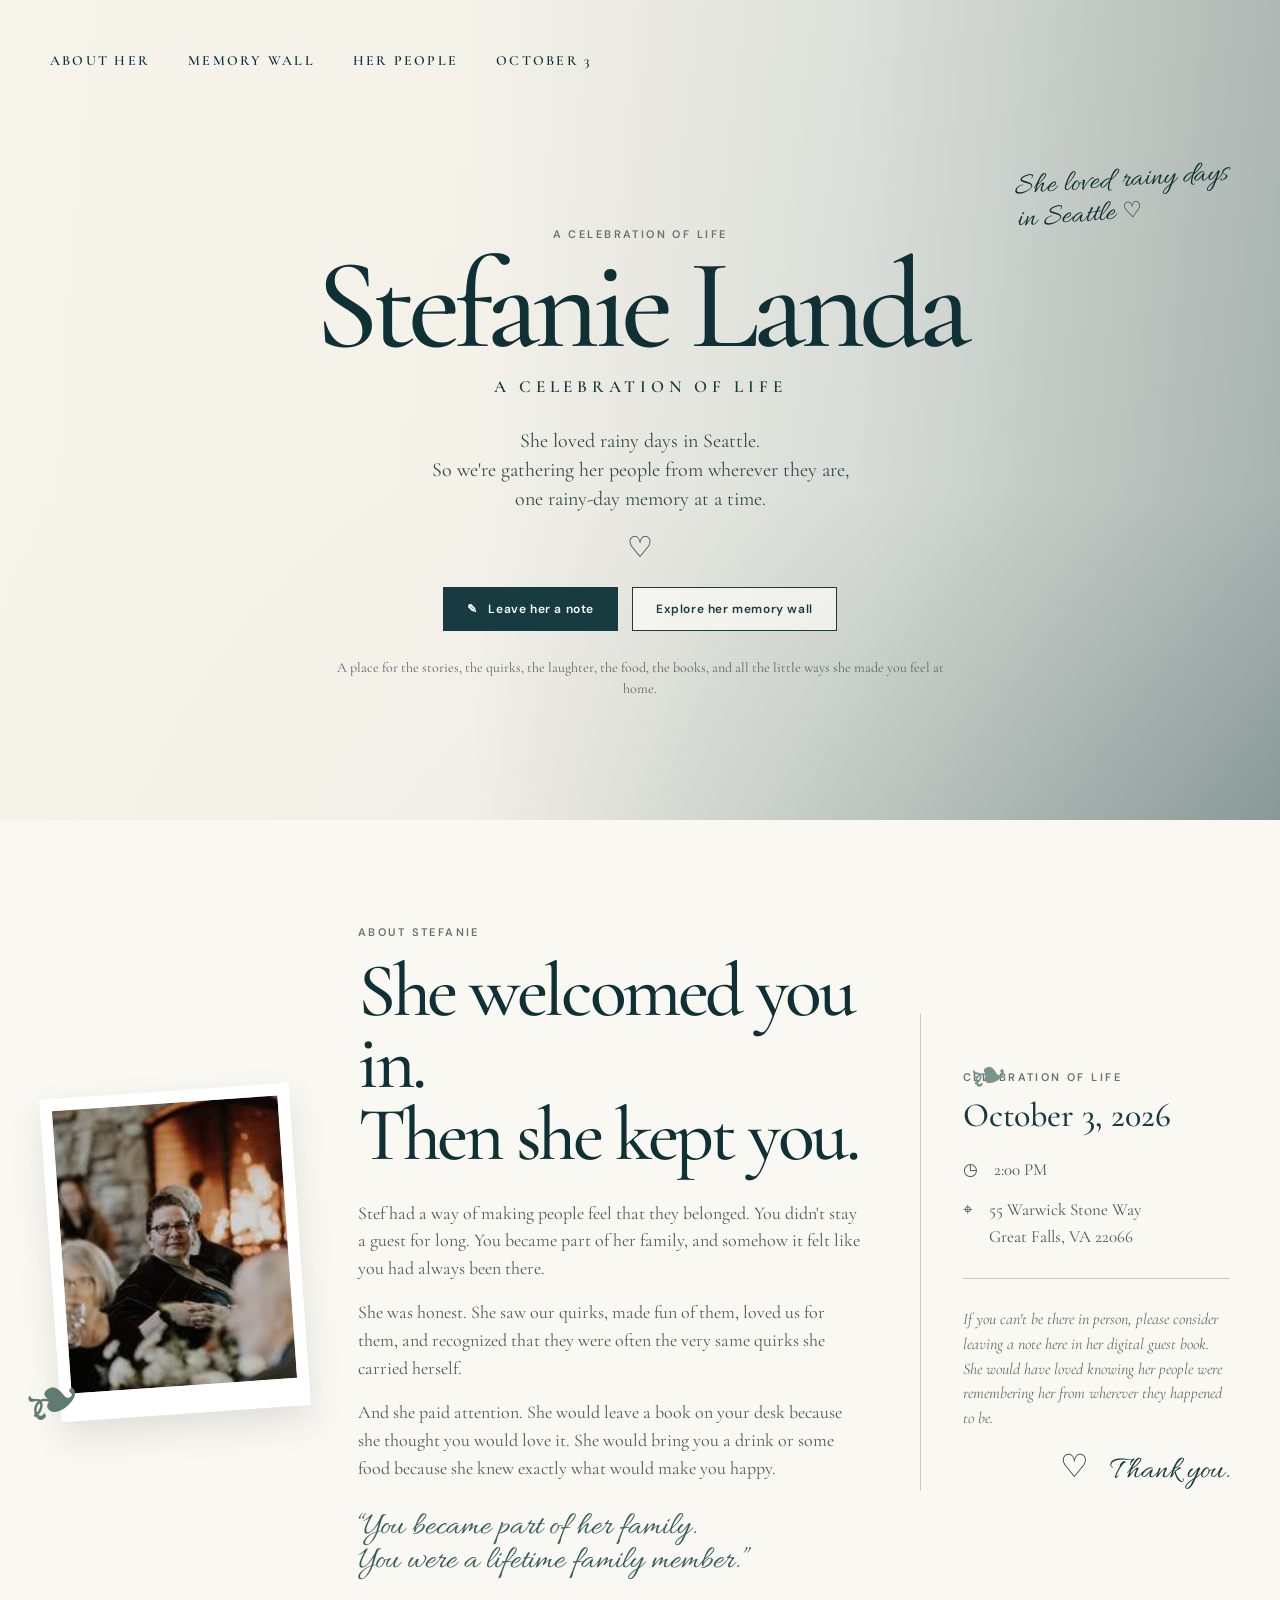
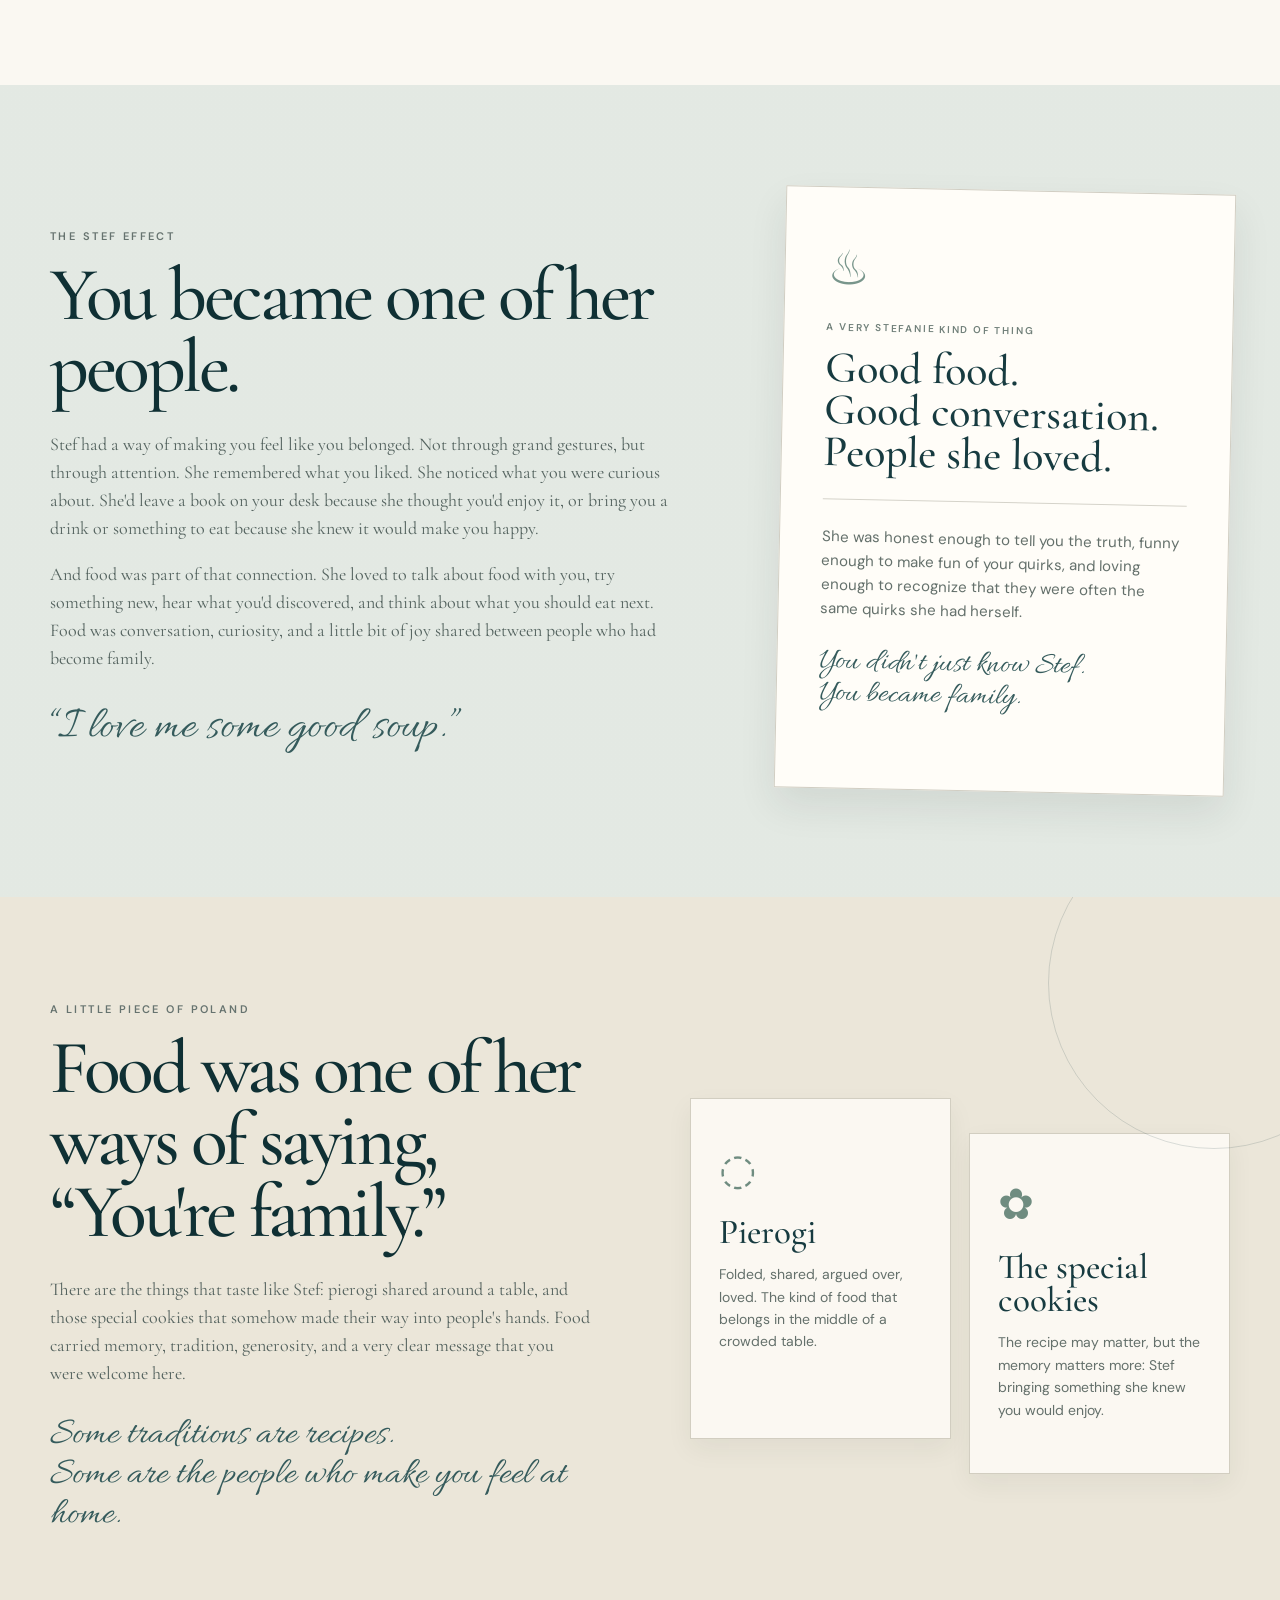
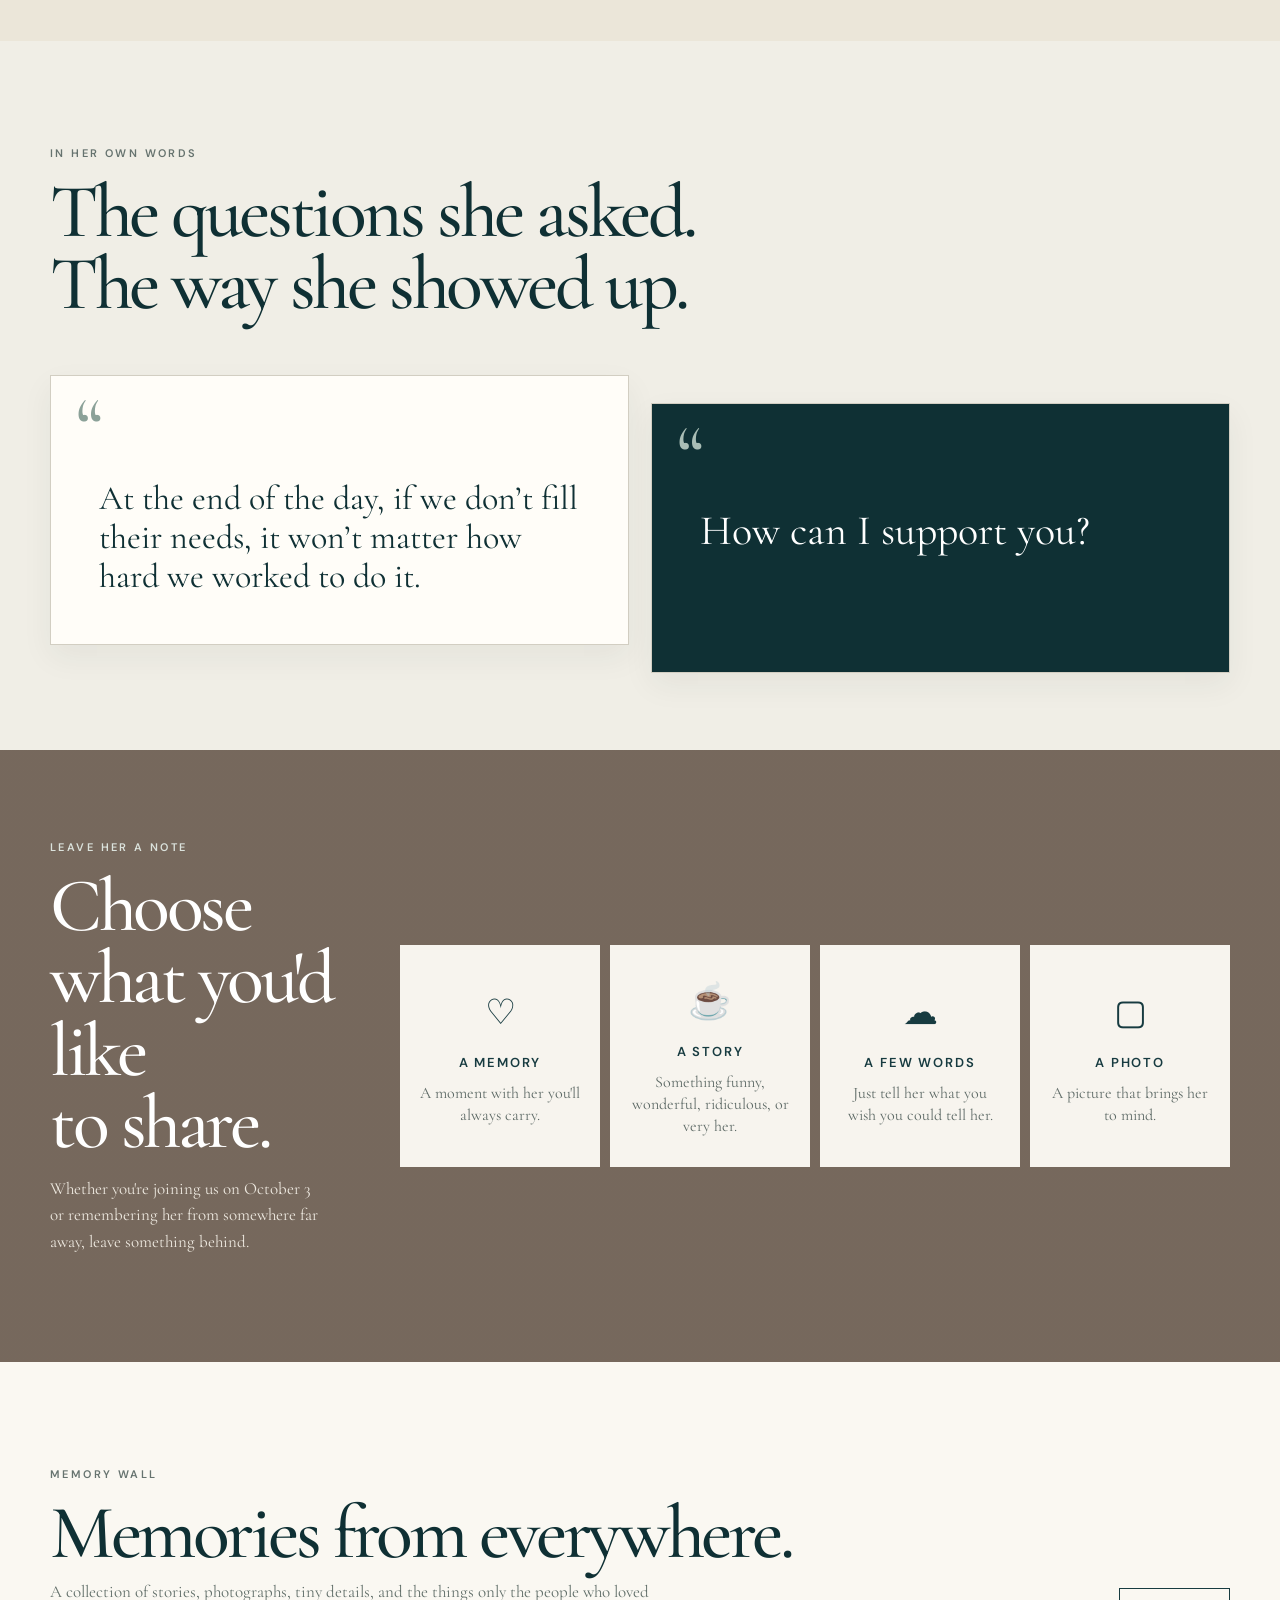
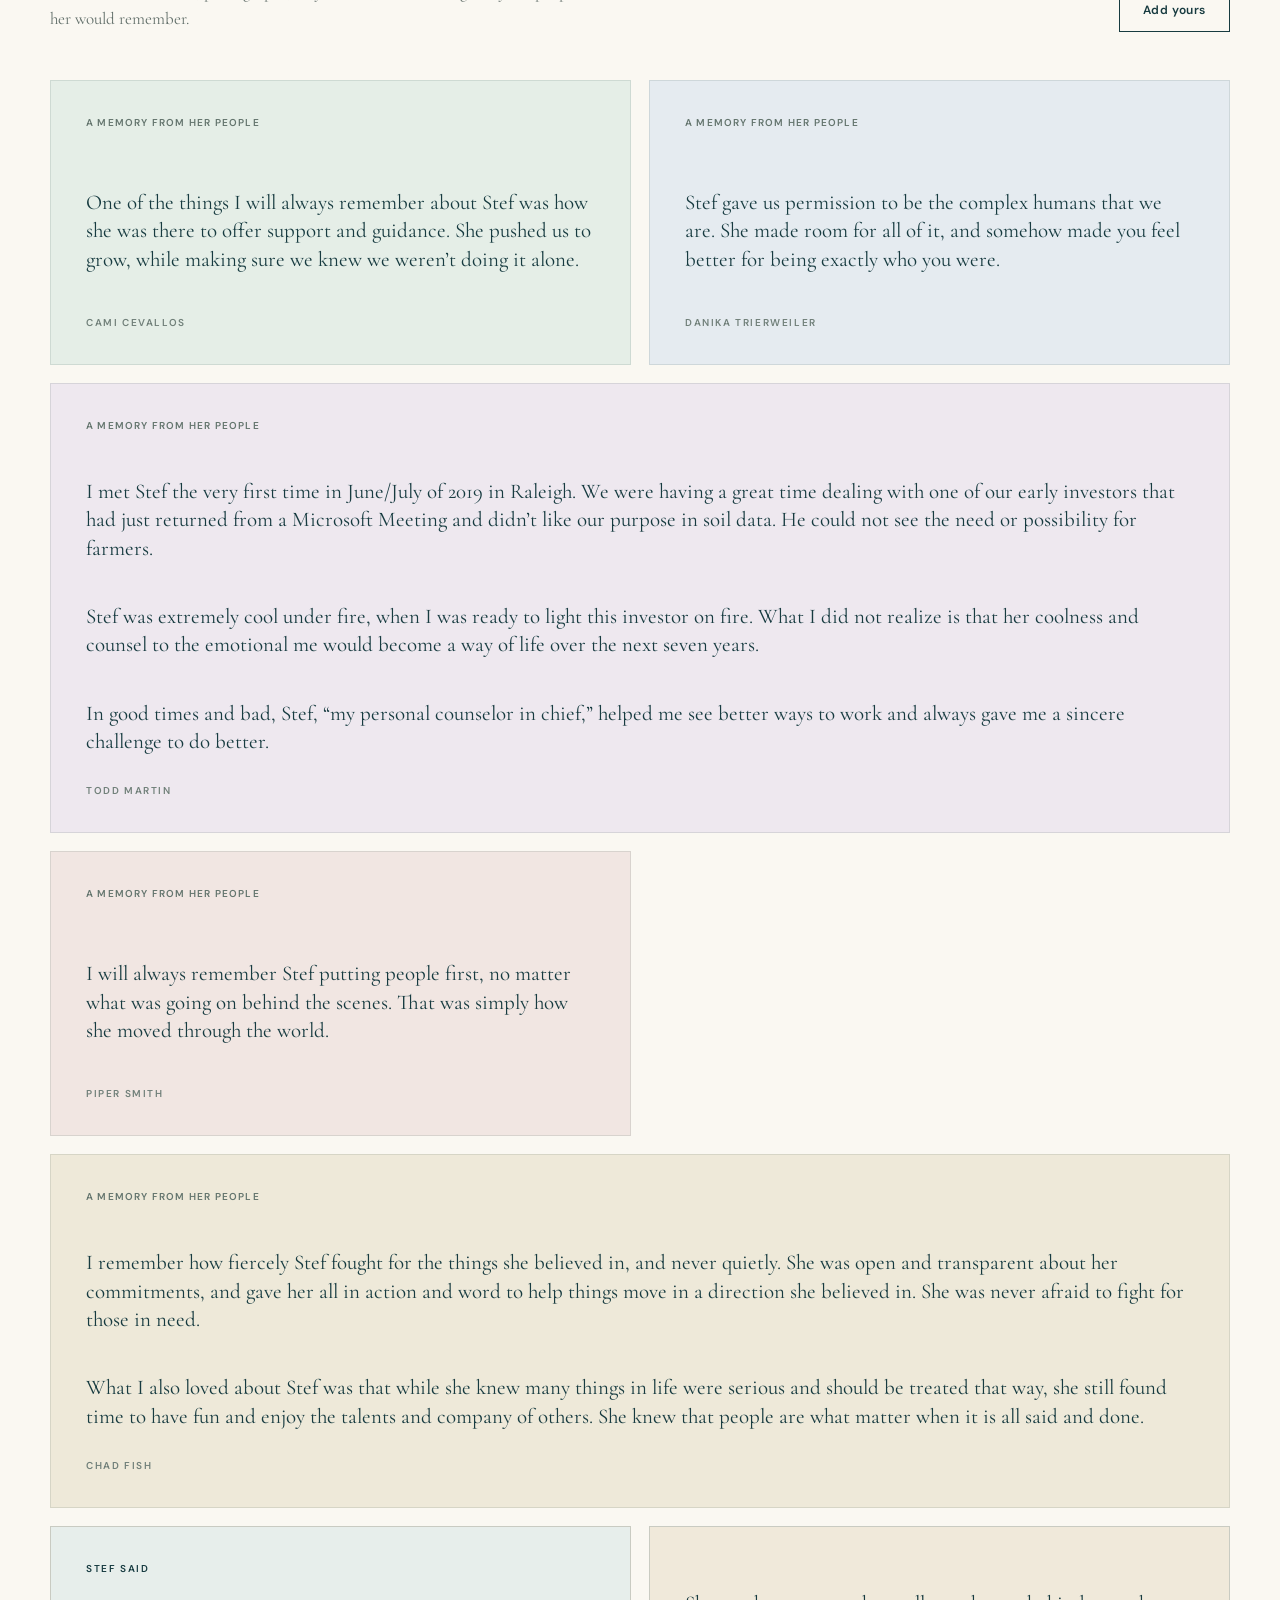
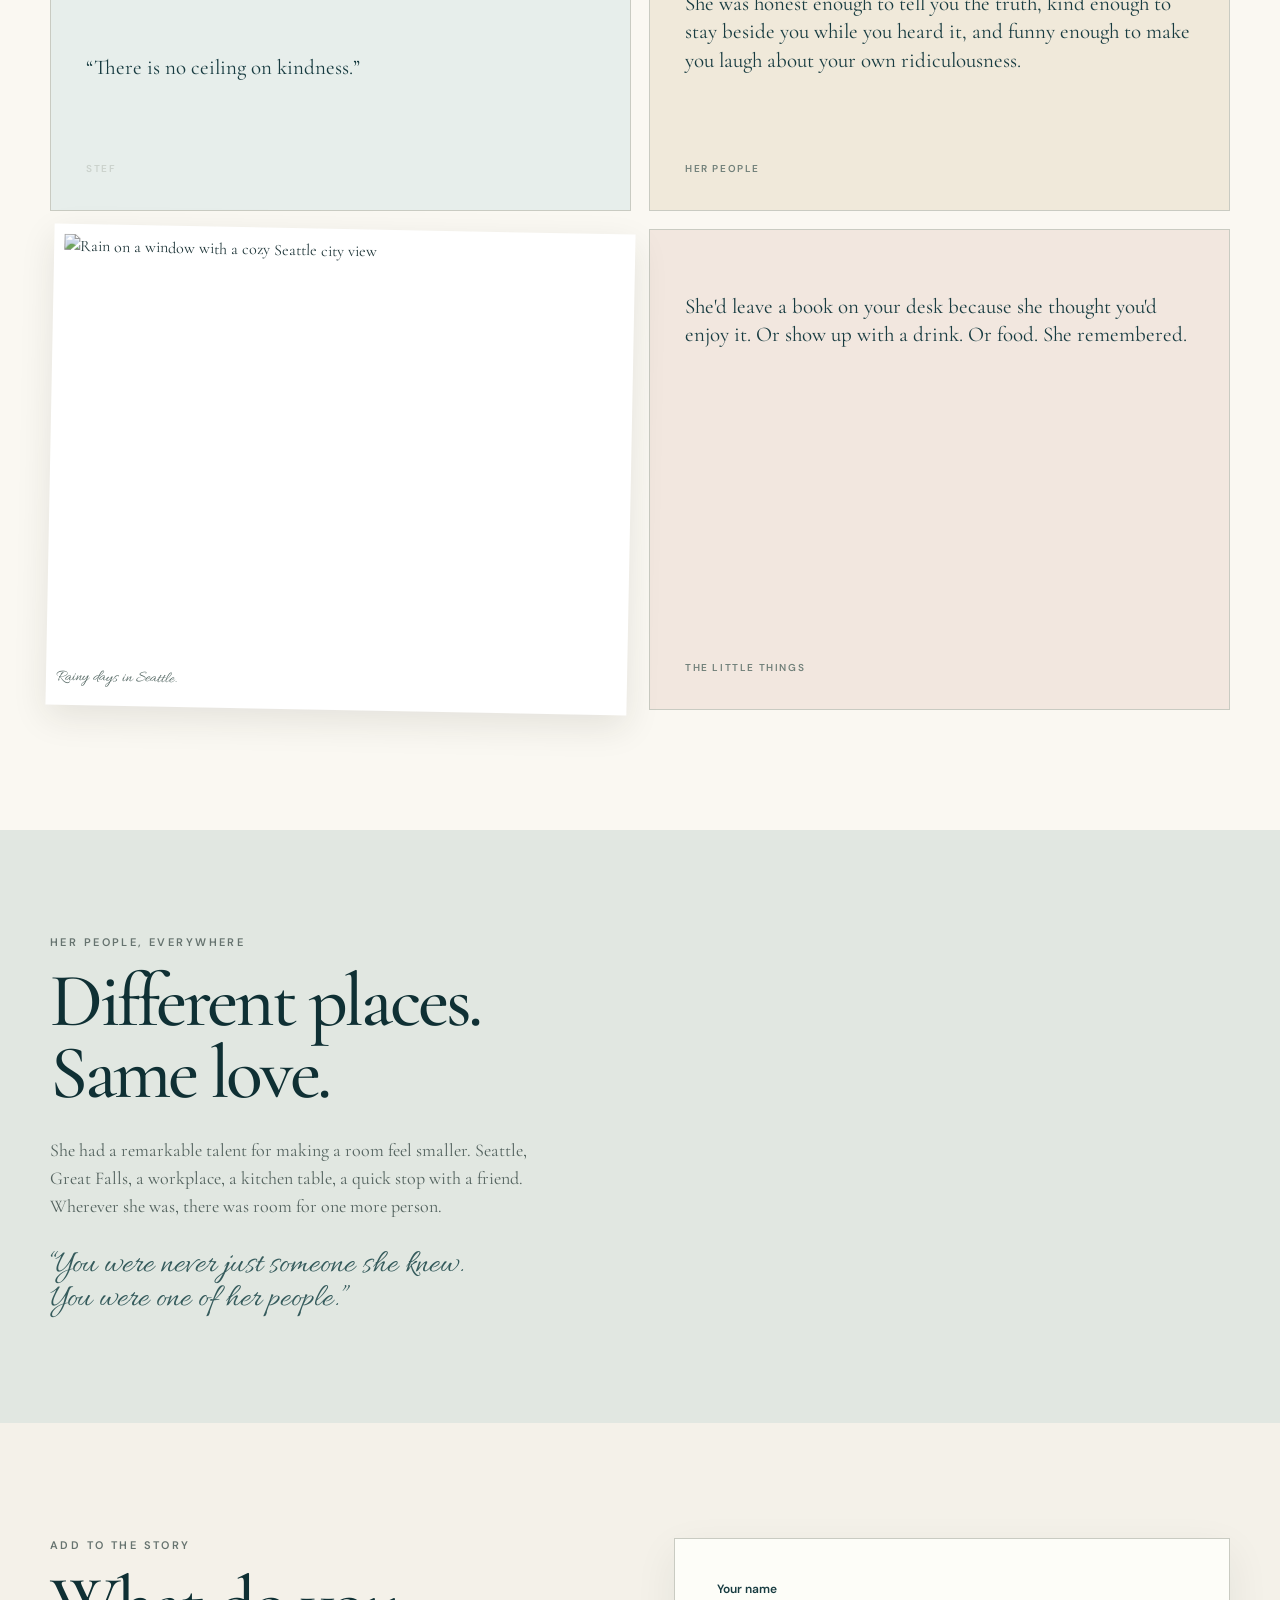
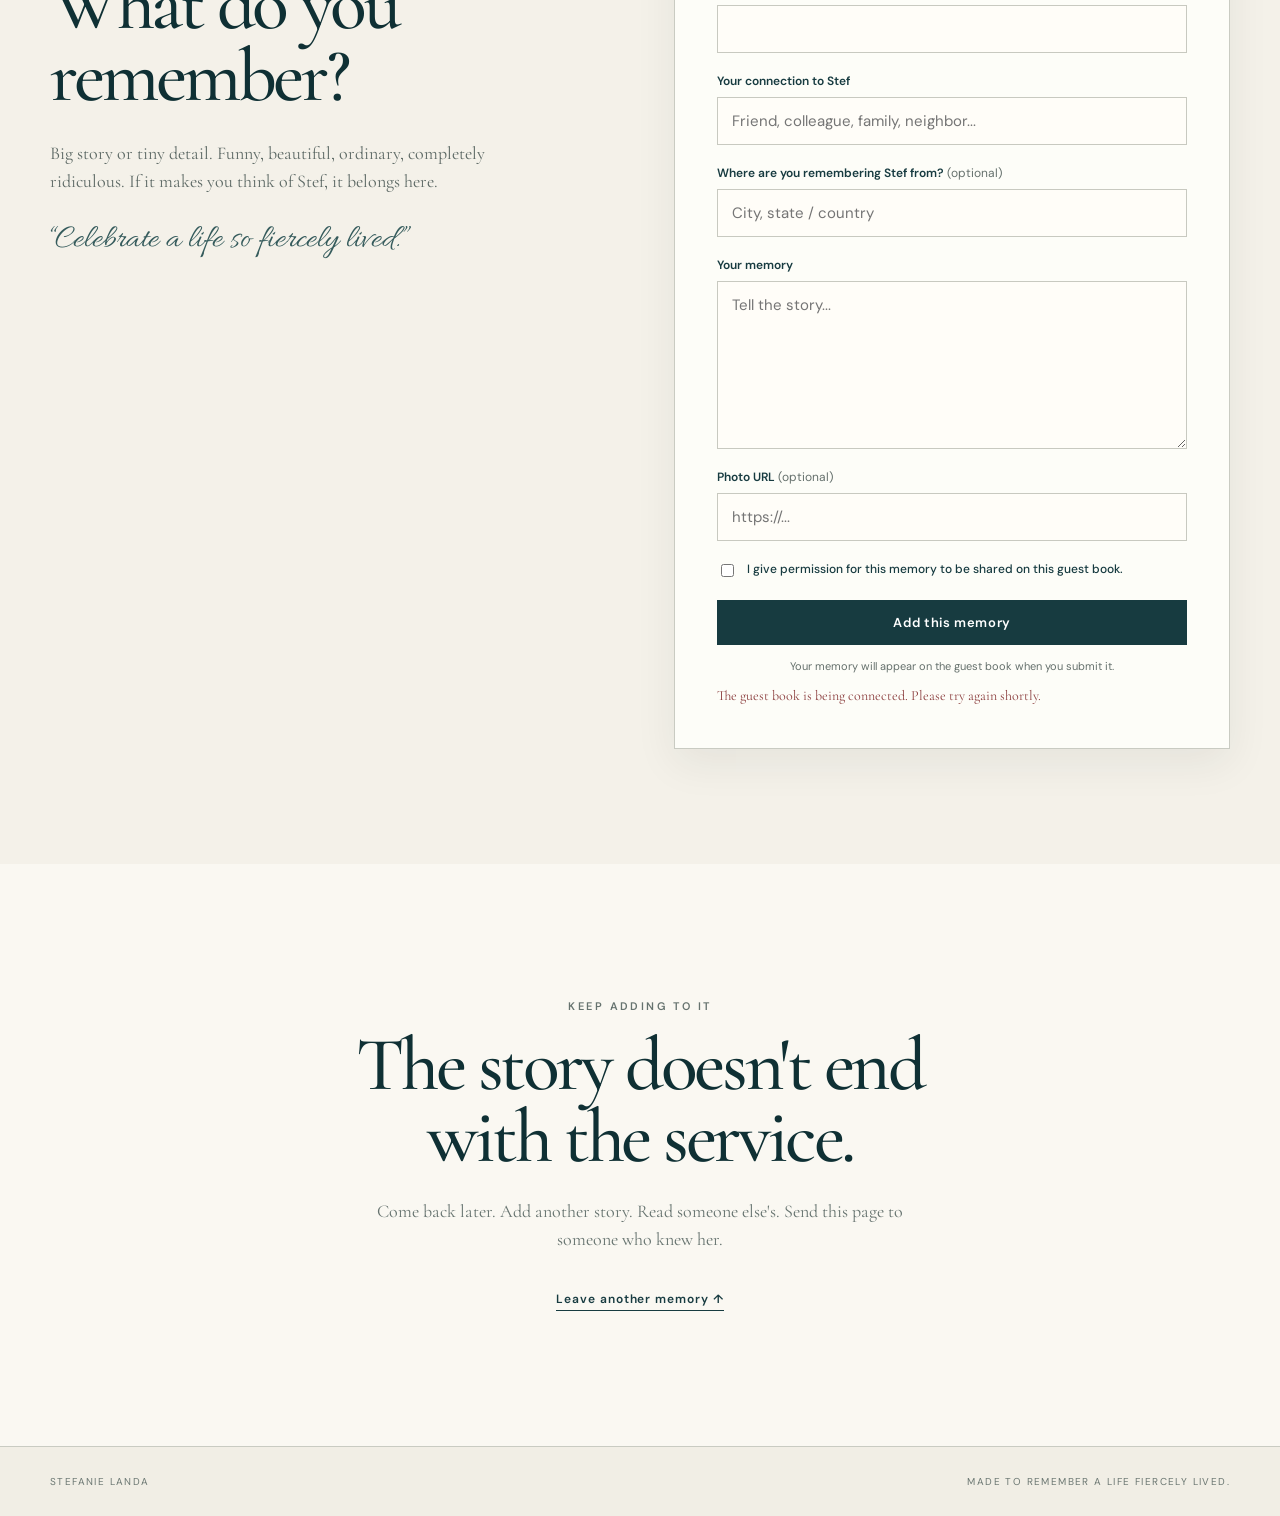
==== commit 0735b2b9: "Refine memory wall and remove map" ====
--- a/stef-guestbook/index.html
+++ b/stef-guestbook/index.html
@@ -212,20 +212,11 @@
     </section>
 
     <section class="people-section section" id="people">
-      <div class="wrap people-grid">
-        <div class="people-copy">
-          <p class="eyebrow">Her people, everywhere</p>
-          <h2>Different places.<br>Same love.</h2>
-          <p>She had a remarkable talent for making a room feel smaller. Seattle, Great Falls, a workplace, a kitchen table, a quick stop with a friend. Wherever she was, there was room for one more person.</p>
-          <p class="script-quote">“You were never just someone she knew.<br>You were one of her people.”</p>
-        </div>
-        <div class="people-map" aria-hidden="true">
-          <div class="map-glow"></div>
-          <span class="pin p1">●</span><span class="pin p2">●</span><span class="pin p3">●</span>
-          <span class="pin p4">●</span><span class="pin p5">●</span><span class="pin p6">●</span>
-          <span class="pin p7">●</span><span class="pin p8">●</span>
-          <div class="map-label">her people<br><em>everywhere</em></div>
-        </div>
+      <div class="wrap people-copy people-copy-centered">
+        <p class="eyebrow">Her people, everywhere</p>
+        <h2>Different places.<br>Same love.</h2>
+        <p>She had a remarkable talent for making a room feel smaller. Seattle, Great Falls, a workplace, a kitchen table, a quick stop with a friend. Wherever she was, there was room for one more person.</p>
+        <p class="script-quote">“You were never just someone she knew.<br>You were one of her people.”</p>
       </div>
     </section>
 
--- a/stef-guestbook/styles.css
+++ b/stef-guestbook/styles.css
@@ -464,3 +464,41 @@
 .memory-card.people-memory .memory-text + .memory-text {
   margin-top:12px;
 }
+
+/* Live Supabase guestbook submissions */
+.memory-card.submitted-memory { animation: memory-in 0.45s ease both; }
+.memory-card.submitted-memory.memory-new { outline: 2px solid rgba(62, 76, 67, 0.18); }
+.submitted-memory-photo { display:block; width:100%; max-height:280px; object-fit:cover; margin:18px 0 8px; border-radius:4px; }
+.memory-form-status { margin:12px 0 0; font-size:14px; line-height:1.5; }
+.memory-form-status[data-type="error"] { color:#8b3e3e; }
+.memory-form-status[data-type="success"] { color:#365844; }
+.memory-form button:disabled { opacity:.65; cursor:wait; }
+@keyframes memory-in { from { opacity:0; transform:translateY(12px); } to { opacity:1; transform:translateY(0); } }
+
+
+/* Private memory manager */
+.admin-page { min-height:100vh; background:#f5f1e8; }
+.admin-wrap { width:min(1000px, calc(100% - 40px)); margin:0 auto; padding:64px 0 80px; }
+.admin-header { display:flex; justify-content:space-between; align-items:flex-start; gap:32px; margin-bottom:40px; }
+.admin-panel { background:#fffdf8; border:1px solid rgba(63,91,84,.14); padding:28px; margin-bottom:24px; }
+.admin-panel h2 { margin-top:0; }
+.admin-login-form { max-width:480px; display:grid; gap:16px; }
+.admin-login-form label { display:grid; gap:7px; }
+.admin-login-form input { width:100%; box-sizing:border-box; }
+.admin-toolbar { display:flex; justify-content:space-between; align-items:center; gap:20px; }
+.admin-toolbar h2 { margin:0; }
+.admin-memory-list { display:grid; gap:16px; }
+.admin-memory { display:flex; justify-content:space-between; gap:24px; padding:22px; background:#f0e9da; border:1px solid rgba(63,91,84,.12); }
+.admin-memory-content { min-width:0; flex:1; }
+.admin-memory-meta { margin:0 0 8px; font-size:13px; color:#64756e; }
+.admin-memory-state { display:inline-block; margin-bottom:12px; padding:4px 8px; border-radius:20px; background:#e5eee7; color:#365844; font-size:11px; font-weight:600; text-transform:uppercase; letter-spacing:.08em; }
+.admin-memory-text { margin:0; white-space:pre-wrap; font-size:16px; line-height:1.55; }
+.admin-memory-actions { display:flex; flex-direction:column; gap:8px; flex-shrink:0; }
+.admin-memory-actions .button { min-width:90px; }
+.button-danger { border:1px solid #b56b62; background:transparent; color:#8b3e3e; }
+.button-danger:hover { background:#f1e1de; }
+.admin-photo-link { display:inline-block; margin-top:14px; color:#53665e; }
+@media (max-width:700px) {
+  .admin-header, .admin-memory { flex-direction:column; }
+  .admin-memory-actions { flex-direction:row; }
+}
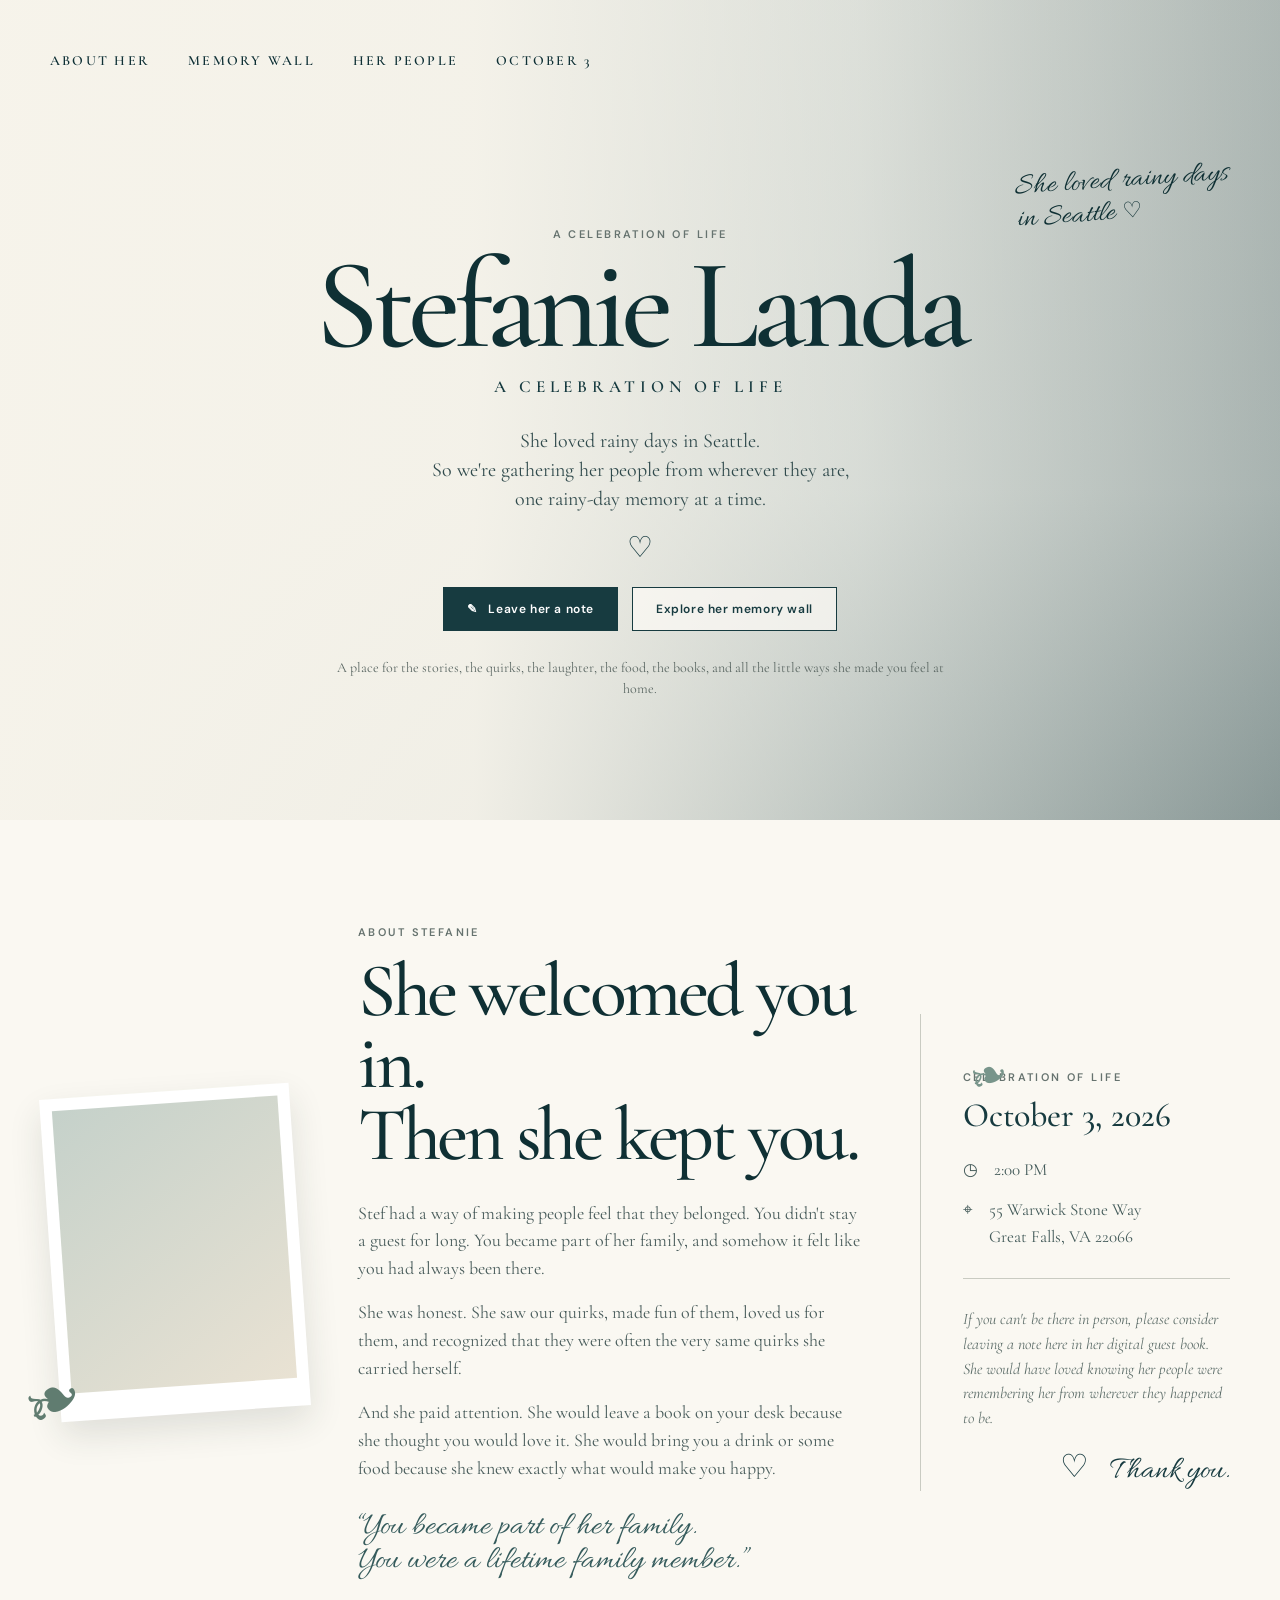
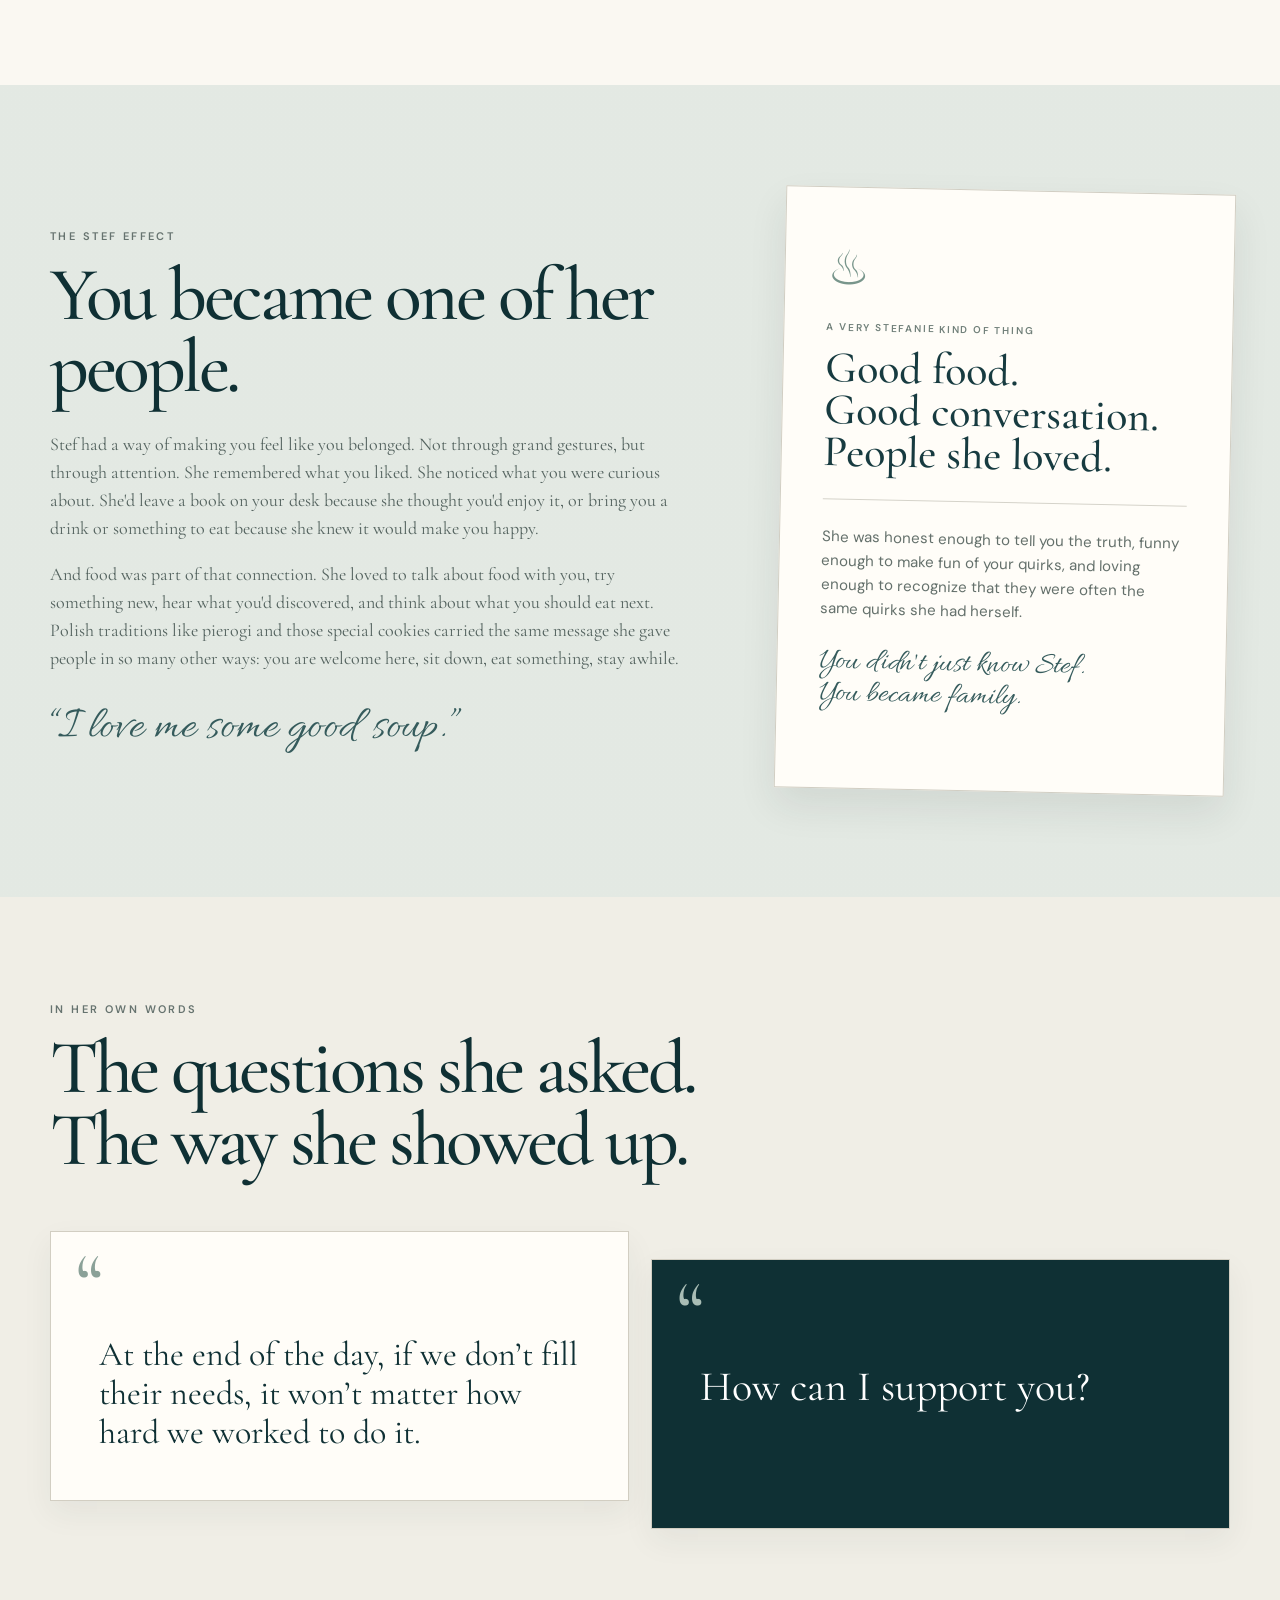
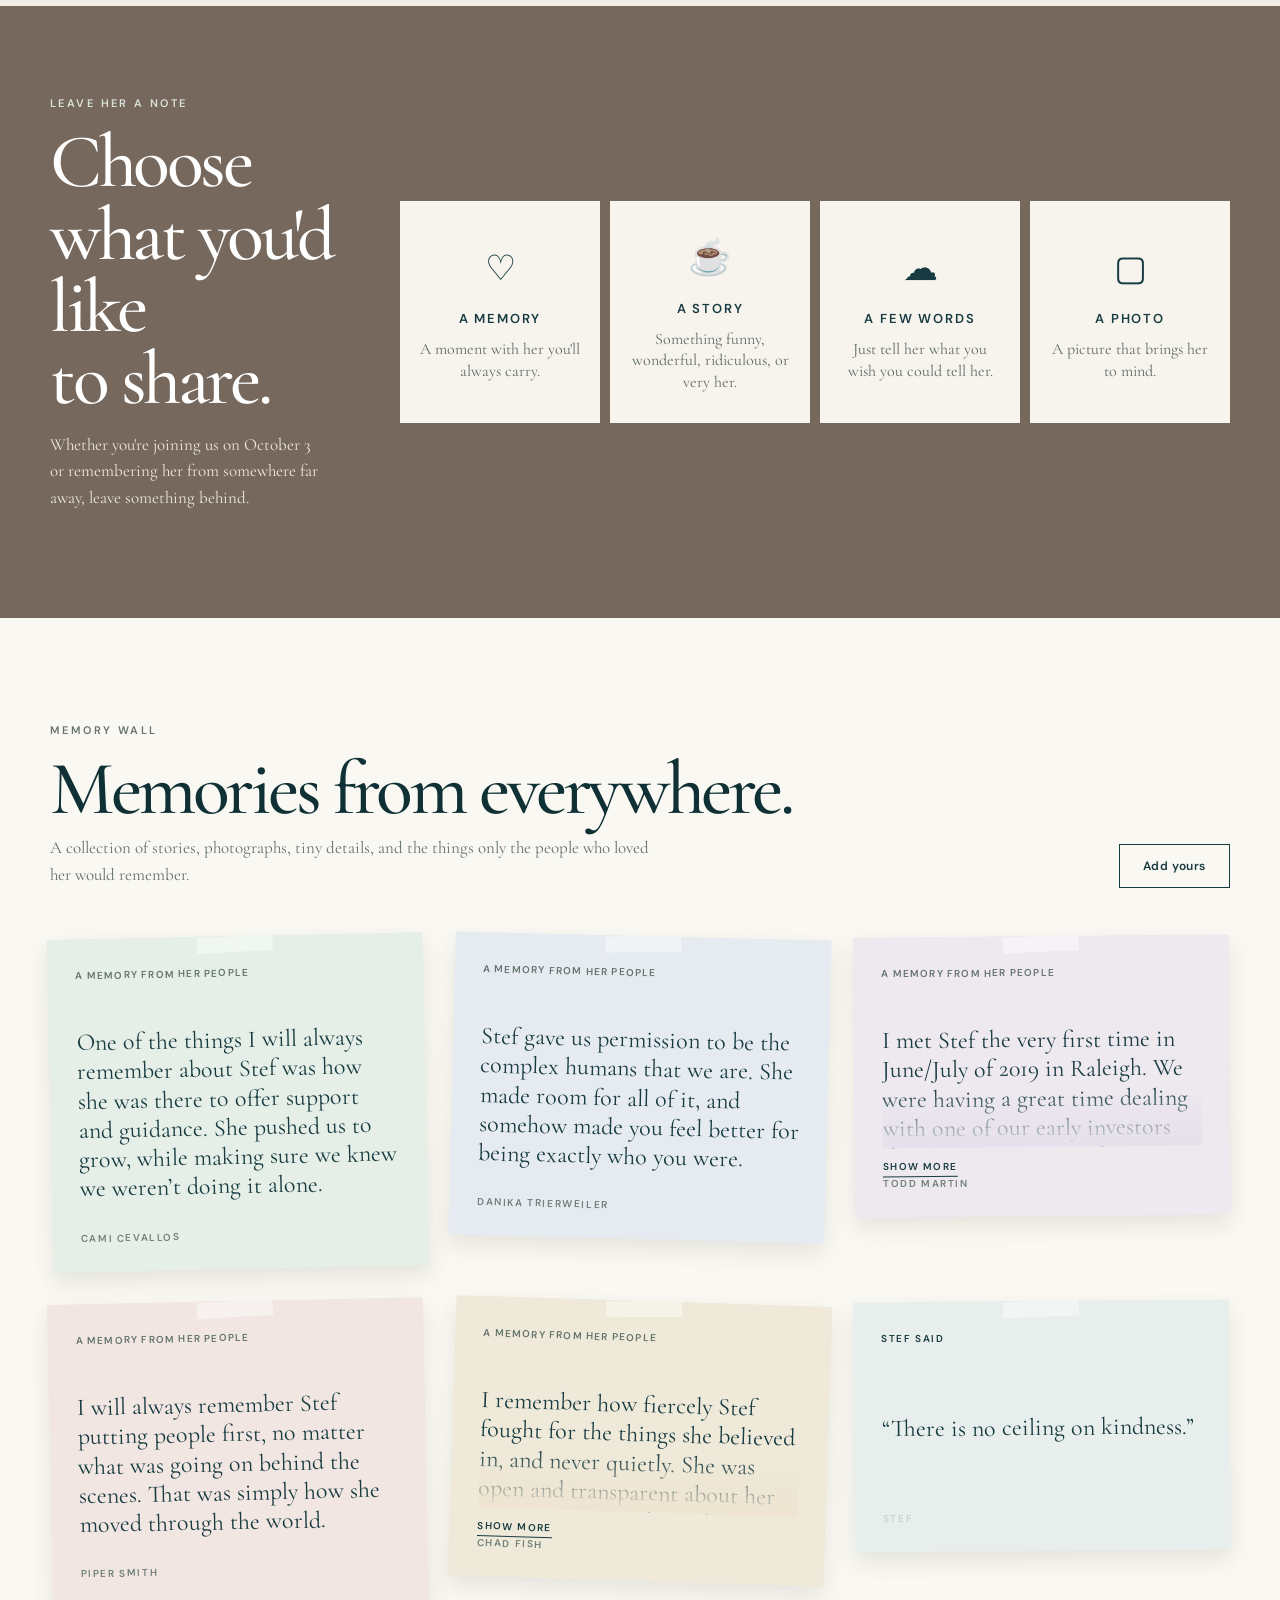
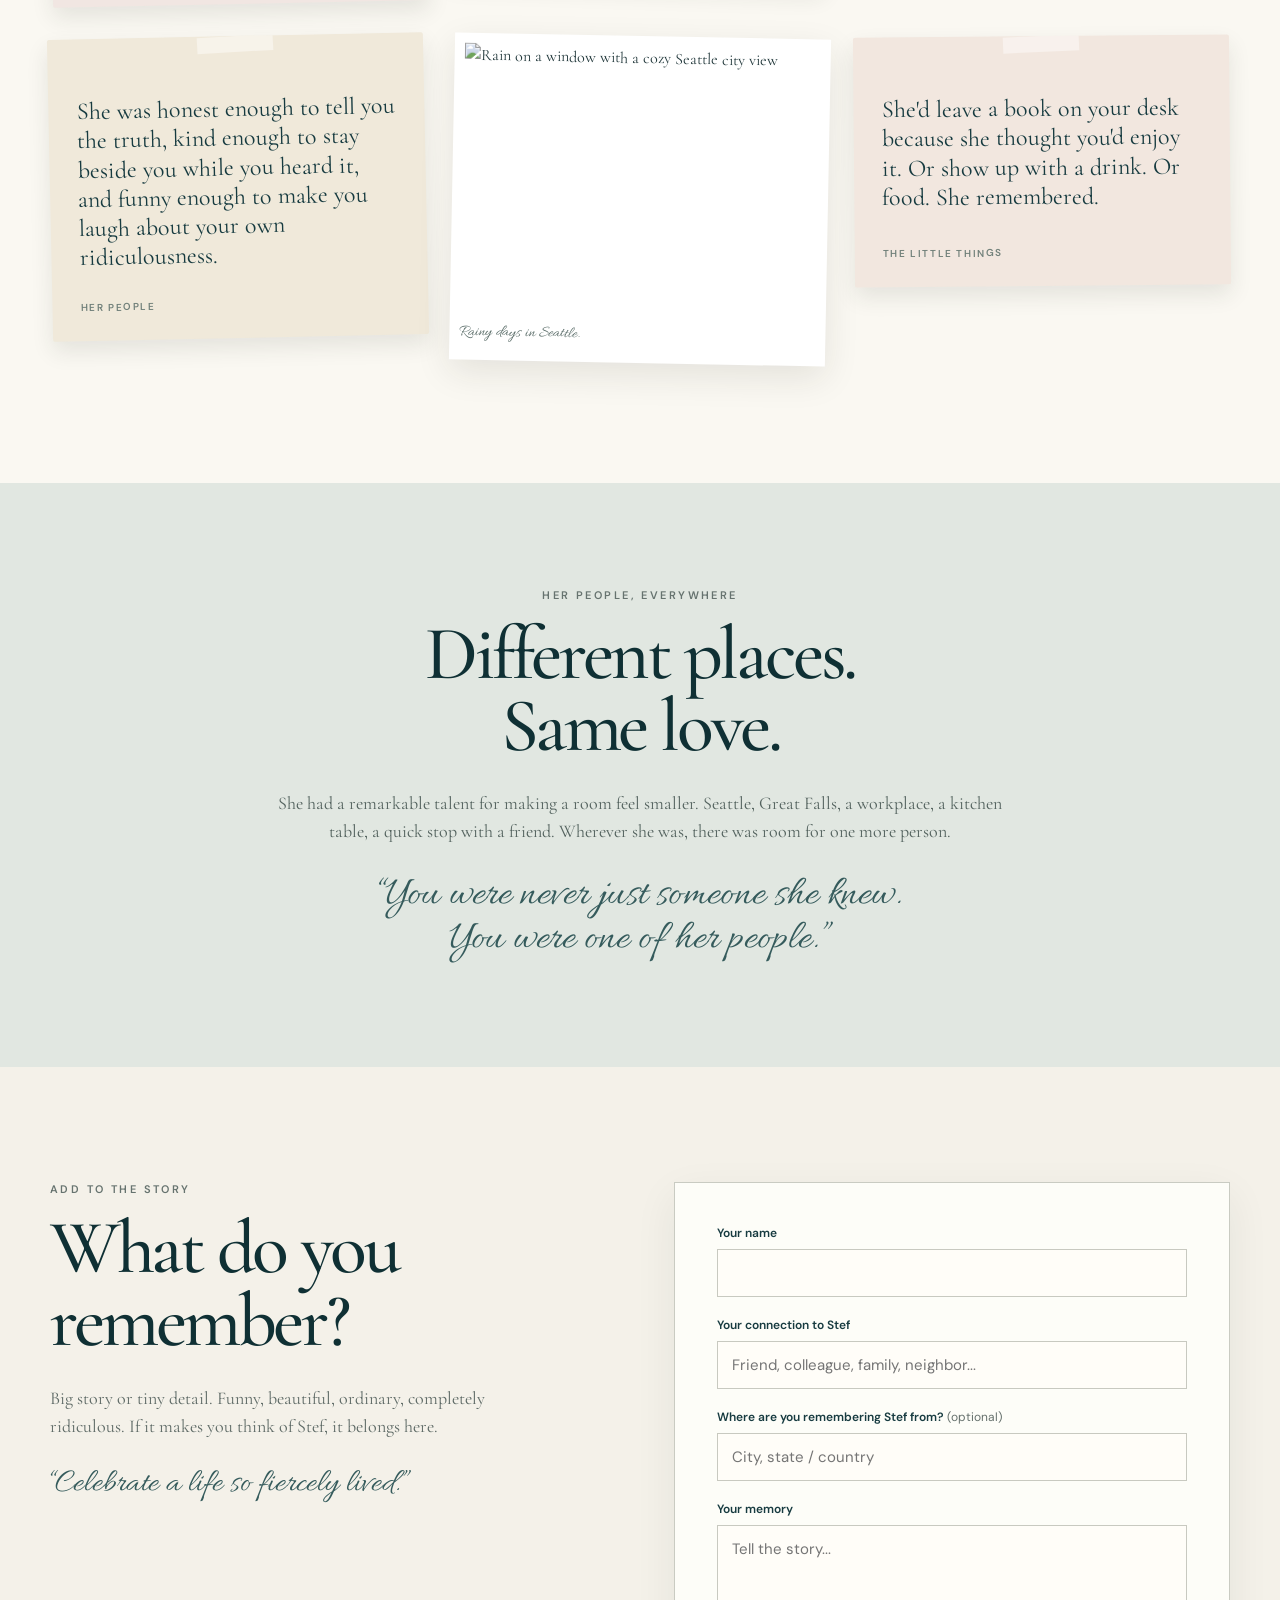
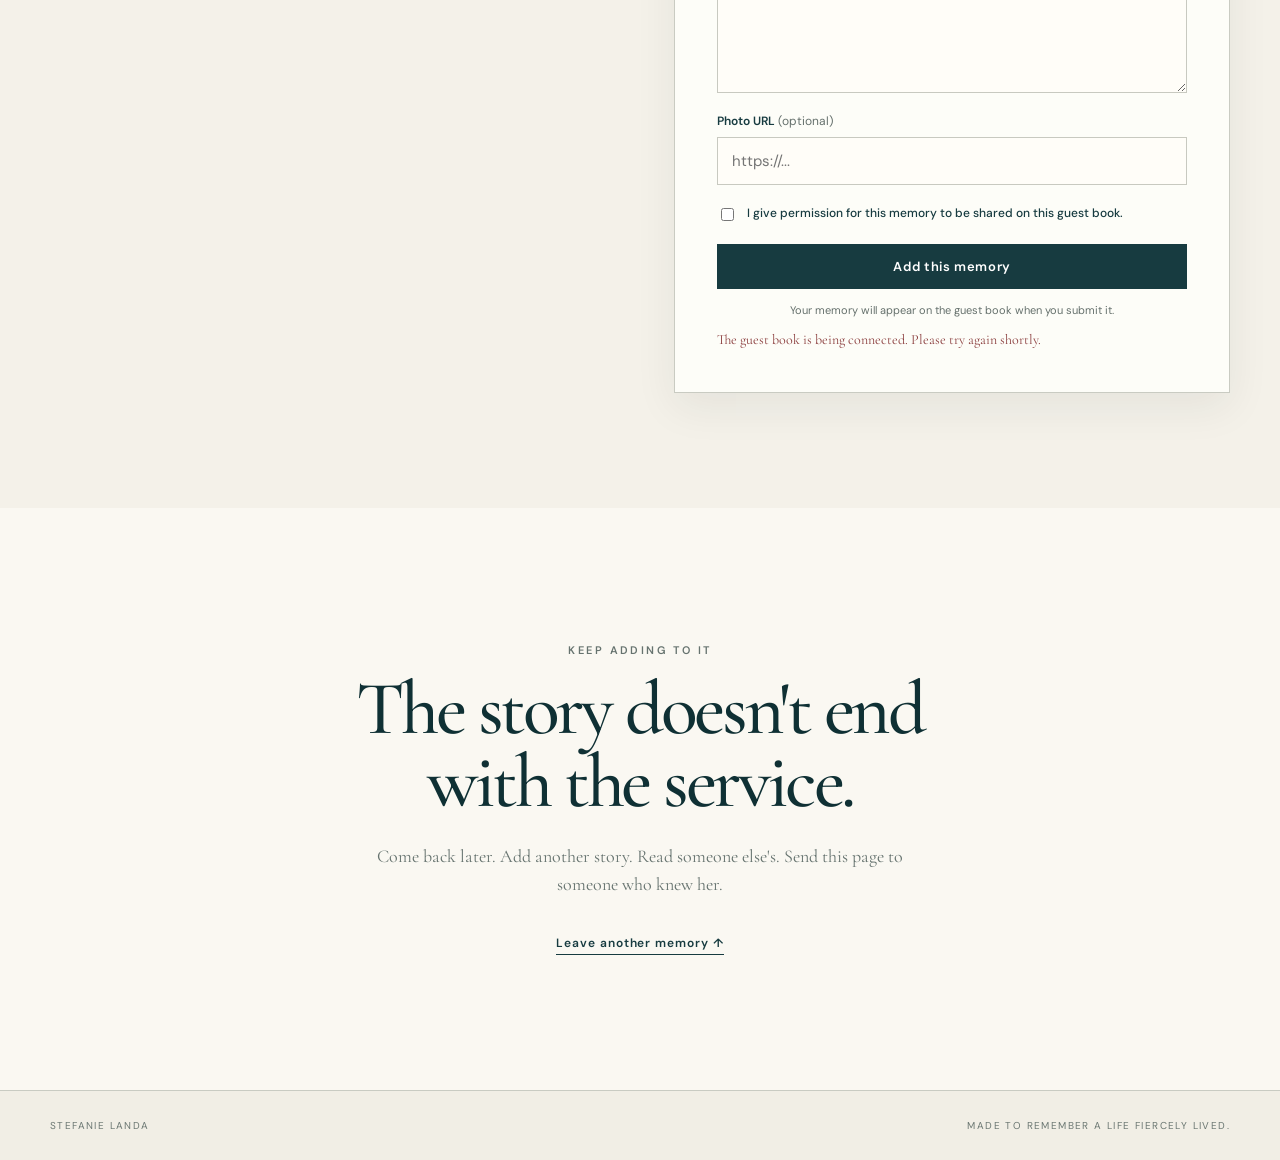
==== commit 719aded1: "Streamline page by removing Poland section and integrating food memories" ====
--- a/stef-guestbook/index.html
+++ b/stef-guestbook/index.html
@@ -46,7 +46,7 @@
     <section class="about wrap section" id="about">
       <div class="about-photo paper-photo">
         <div class="photo-placeholder large">
-          <img src="[data-uri]" alt="Stefanie surrounded by friends and family at a gathering">
+          <img src="[data-uri]" alt="Stefanie surrounded by friends and family at a gathering">
         </div>
         <span class="leaf-doodle">❧</span>
       </div>
@@ -78,7 +78,7 @@
           <p class="eyebrow">The Stef effect</p>
           <h2>You became one of her people.</h2>
           <p>Stef had a way of making you feel like you belonged. Not through grand gestures, but through attention. She remembered what you liked. She noticed what you were curious about. She'd leave a book on your desk because she thought you'd enjoy it, or bring you a drink or something to eat because she knew it would make you happy.</p>
-          <p>And food was part of that connection. She loved to talk about food with you, try something new, hear what you'd discovered, and think about what you should eat next. Food was conversation, curiosity, and a little bit of joy shared between people who had become family.</p>
+          <p>And food was part of that connection. She loved to talk about food with you, try something new, hear what you'd discovered, and think about what you should eat next. Polish traditions like pierogi and those special cookies carried the same message she gave people in so many other ways: you are welcome here, sit down, eat something, stay awhile.</p>
           <p class="script-quote">“I love me some good soup.”</p>
         </div>
 
@@ -93,29 +93,6 @@
       </div>
     </section>
 
-    <section class="polish section">
-      <div class="wrap polish-grid">
-        <div class="polish-copy">
-          <p class="eyebrow">A little piece of Poland</p>
-          <h2>Food was one of her ways of saying, “You're family.”</h2>
-          <p>There are the things that taste like Stef: pierogi shared around a table, and those special cookies that somehow made their way into people's hands. Food carried memory, tradition, generosity, and a very clear message that you were welcome here.</p>
-          <p class="script-quote small-script">Some traditions are recipes.<br>Some are the people who make you feel at home.</p>
-        </div>
-        <div class="food-cards">
-          <div class="food-card">
-            <div class="food-icon">◌</div>
-            <h3>Pierogi</h3>
-            <p>Folded, shared, argued over, loved. The kind of food that belongs in the middle of a crowded table.</p>
-          </div>
-          <div class="food-card cookie">
-            <div class="food-icon">✿</div>
-            <h3>The special cookies</h3>
-            <p>The recipe may matter, but the memory matters more: Stef bringing something she knew you would enjoy.</p>
-          </div>
-        </div>
-      </div>
-    </section>
-
     <section class="stef-words section">
       <div class="wrap">
         <div class="section-head simple">
@@ -127,8 +104,6 @@
         </div>
       </div>
     </section>
-
-    
 
     <section class="memory-prompt">
       <div class="wrap prompt-inner">
@@ -230,7 +205,7 @@
         </div>
 
         <form class="memory-form" name="stef-memory">
-<label>Your name
+          <label>Your name
             <input type="text" name="name" autocomplete="name" required>
           </label>
 
--- a/stef-guestbook/styles.css
+++ b/stef-guestbook/styles.css
@@ -502,3 +502,129 @@
   .admin-header, .admin-memory { flex-direction:column; }
   .admin-memory-actions { flex-direction:row; }
 }
+
+
+/* Memory wall: a growing collection of casual paper notes */
+.memory-grid{
+  grid-template-columns:repeat(3,minmax(0,1fr));
+  gap:32px 26px;
+  align-items:start;
+}
+.memory-card{
+  position:relative;
+  min-height:250px;
+  padding:30px 28px 27px;
+  border:0;
+  border-radius:2px;
+  box-shadow:0 10px 22px rgba(35,48,43,.10);
+  justify-content:space-between;
+  overflow:hidden;
+}
+.memory-card::before{
+  content:"";
+  position:absolute;
+  top:0;
+  left:50%;
+  width:76px;
+  height:16px;
+  transform:translateX(-50%) rotate(-2deg);
+  background:rgba(255,255,255,.42);
+}
+.memory-card:nth-child(3n+1){transform:rotate(-1.2deg)}
+.memory-card:nth-child(3n+2){transform:rotate(1.4deg)}
+.memory-card:nth-child(3n){transform:rotate(-.5deg)}
+.memory-card:nth-child(5n){transform:rotate(1.8deg)}
+.memory-card:hover{
+  transform:translateY(-4px) rotate(0deg);
+  box-shadow:0 15px 28px rgba(35,48,43,.14);
+}
+.memory-card-wide{grid-column:auto}
+.memory-card.people-memory .memory-text,
+.memory-card.memory-mist .memory-text,
+.memory-card.memory-cream .memory-text,
+.memory-card.memory-peach .memory-text{
+  font-size:24px;
+  line-height:1.22;
+}
+.memory-card.people-memory .memory-text + .memory-text{margin-top:12px}
+.people-copy-centered{
+  max-width:820px;
+  margin:0 auto;
+  text-align:center;
+}
+.people-copy-centered > p:not(.eyebrow):not(.script-quote){
+  max-width:760px;
+  margin-left:auto;
+  margin-right:auto;
+}
+.people-copy-centered .script-quote{
+  font-size:42px;
+}
+.people-section .people-map,
+.people-section .map-glow,
+.people-section .pin,
+.people-section .map-label{display:none}
+
+@media(max-width:900px){
+  .memory-grid{grid-template-columns:repeat(2,minmax(0,1fr))}
+}
+@media(max-width:760px){
+  .memory-grid{grid-template-columns:1fr}
+  .memory-card{min-height:230px}
+  .people-copy-centered .script-quote{font-size:36px}
+}
+
+
+/* Long memories fold into the note and can be opened without changing the wall layout */
+.memory-content{
+  position:relative;
+  max-height:150px;
+  overflow:hidden;
+  transition:max-height .35s ease;
+}
+.memory-content::after{
+  content:"";
+  position:absolute;
+  left:0;
+  right:0;
+  bottom:0;
+  height:58px;
+  background:linear-gradient(to bottom,rgba(255,255,255,0),var(--memory-paper,#fff));
+  pointer-events:none;
+}
+.memory-card.memory-sage .memory-content{--memory-paper:#dce5dc}
+.memory-card.memory-blue .memory-content{--memory-paper:#dce2e8}
+.memory-card.memory-lavender .memory-content{--memory-paper:#e5e0eb}
+.memory-card.memory-rose .memory-content{--memory-paper:#eadcdf}
+.memory-card.memory-sand .memory-content{--memory-paper:#eee4d1}
+.memory-card.memory-mist .memory-content{--memory-paper:#e8ece8}
+.memory-card.memory-cream .memory-content{--memory-paper:#ece6d8}
+.memory-card.memory-peach .memory-content{--memory-paper:#f0dfd0}
+.memory-card.memory-expanded .memory-content{
+  max-height:1200px;
+}
+.memory-card.memory-expanded .memory-content::after{
+  display:none;
+}
+.memory-expand{
+  align-self:flex-start;
+  margin-top:12px;
+  padding:0 0 3px;
+  border:0;
+  border-bottom:1px solid currentColor;
+  background:transparent;
+  color:var(--ink);
+  font:600 10px var(--sans);
+  letter-spacing:.14em;
+  text-transform:uppercase;
+  cursor:pointer;
+}
+.memory-card.featured .memory-expand{
+  color:#fff;
+}
+.memory-expand:hover{
+  opacity:.65;
+}
+@media(max-width:760px){
+  .memory-content{max-height:145px}
+}
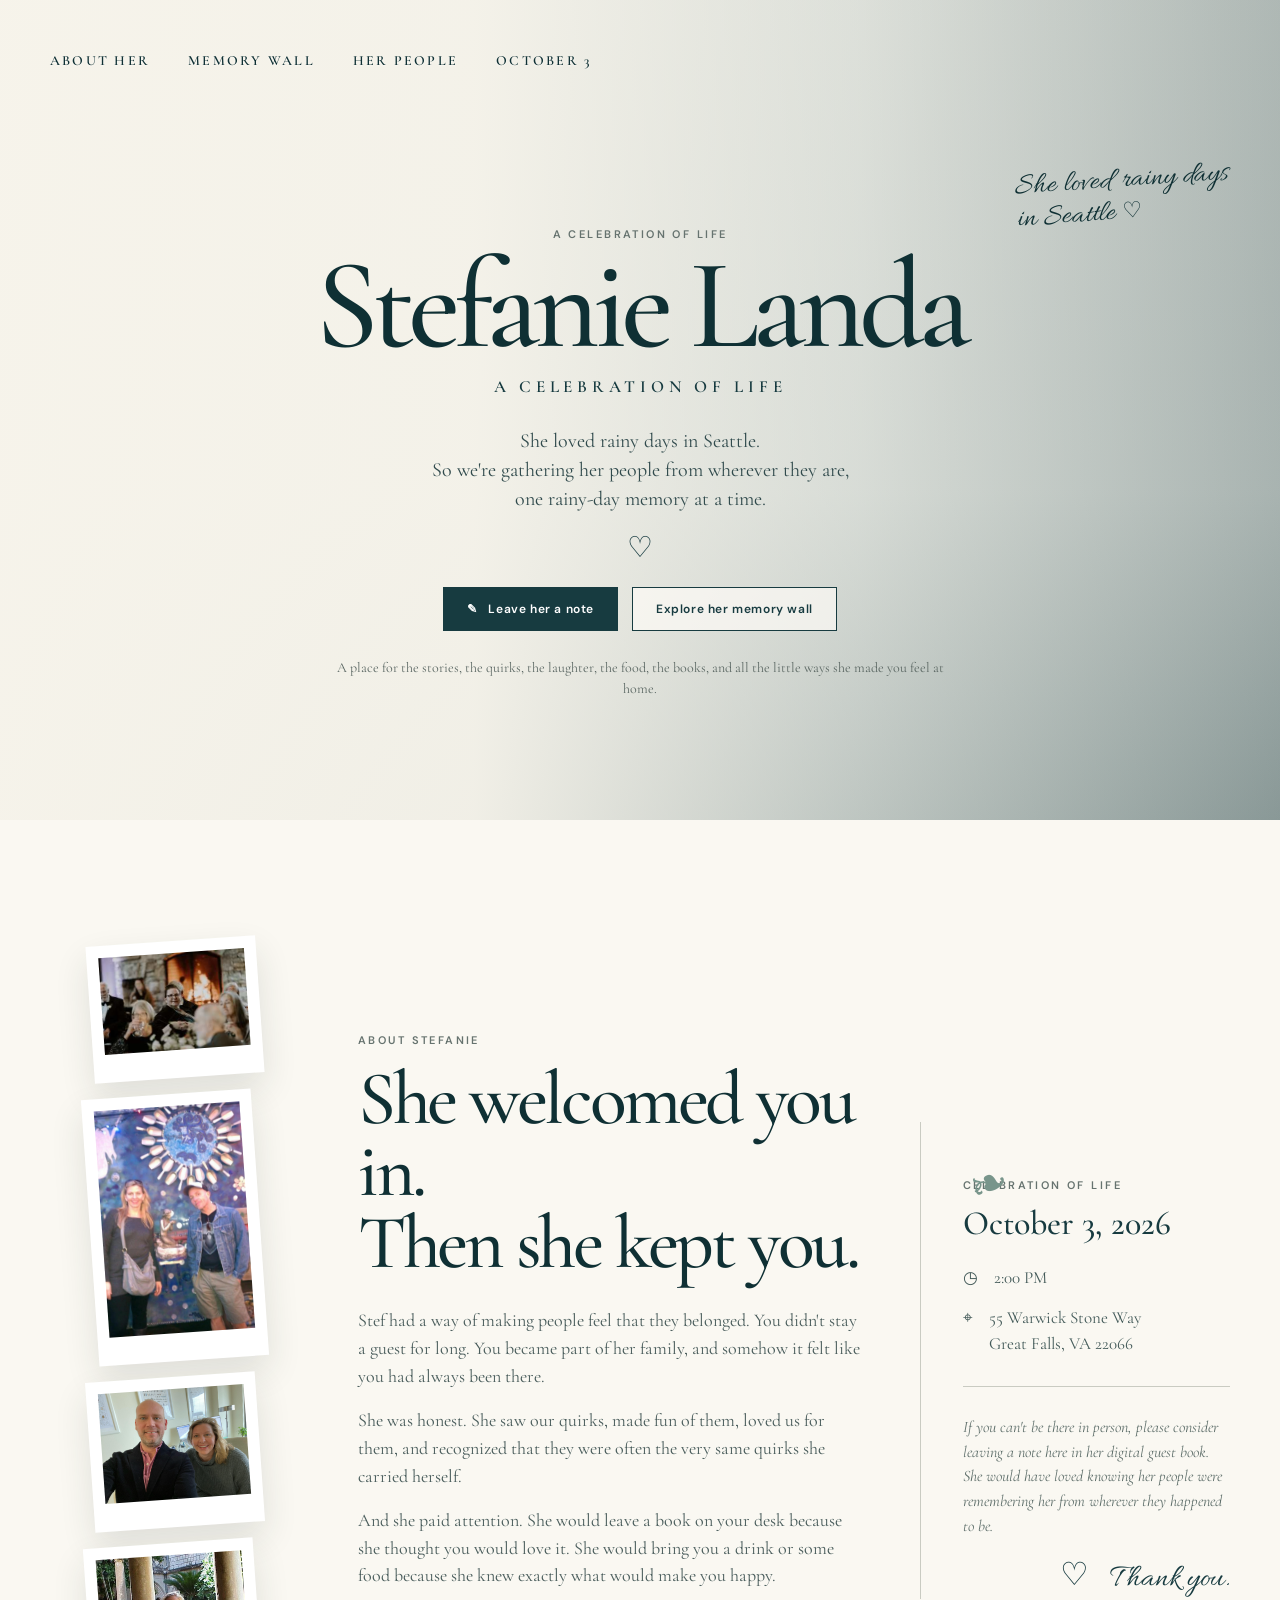
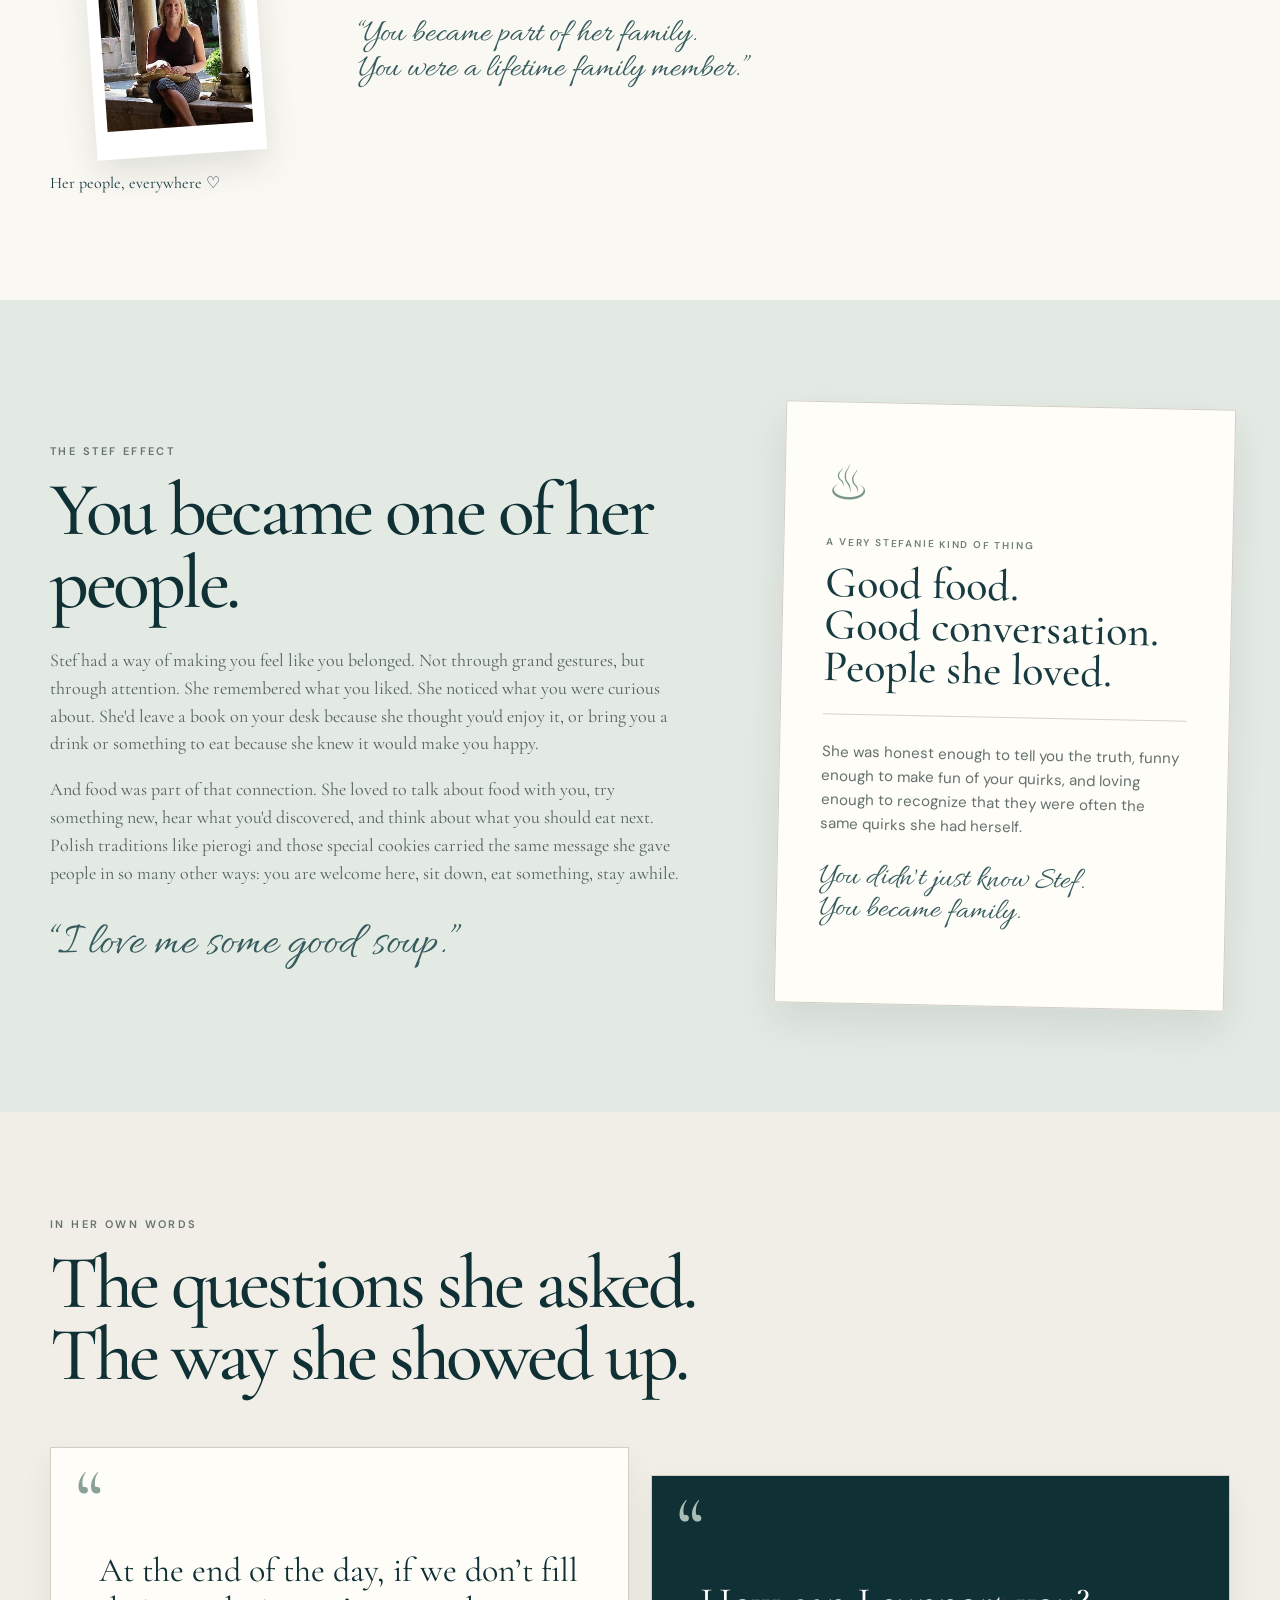
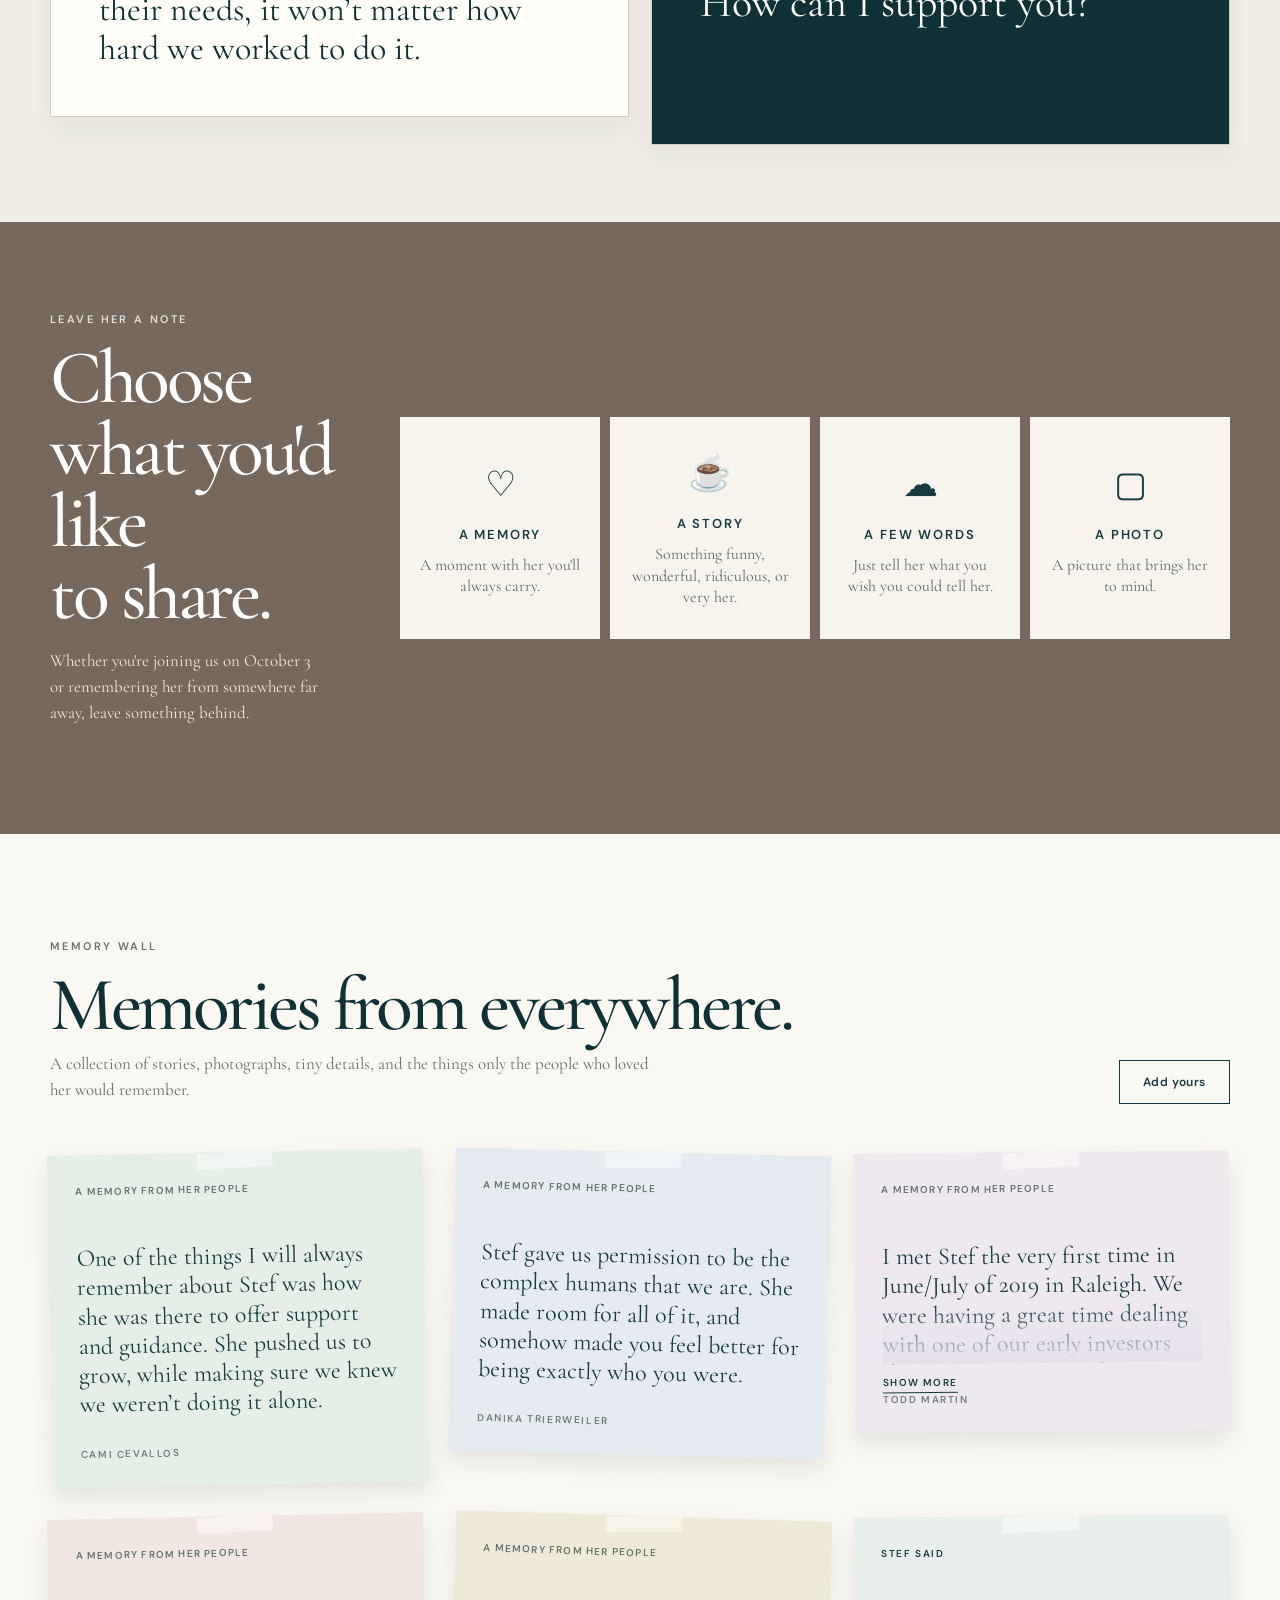
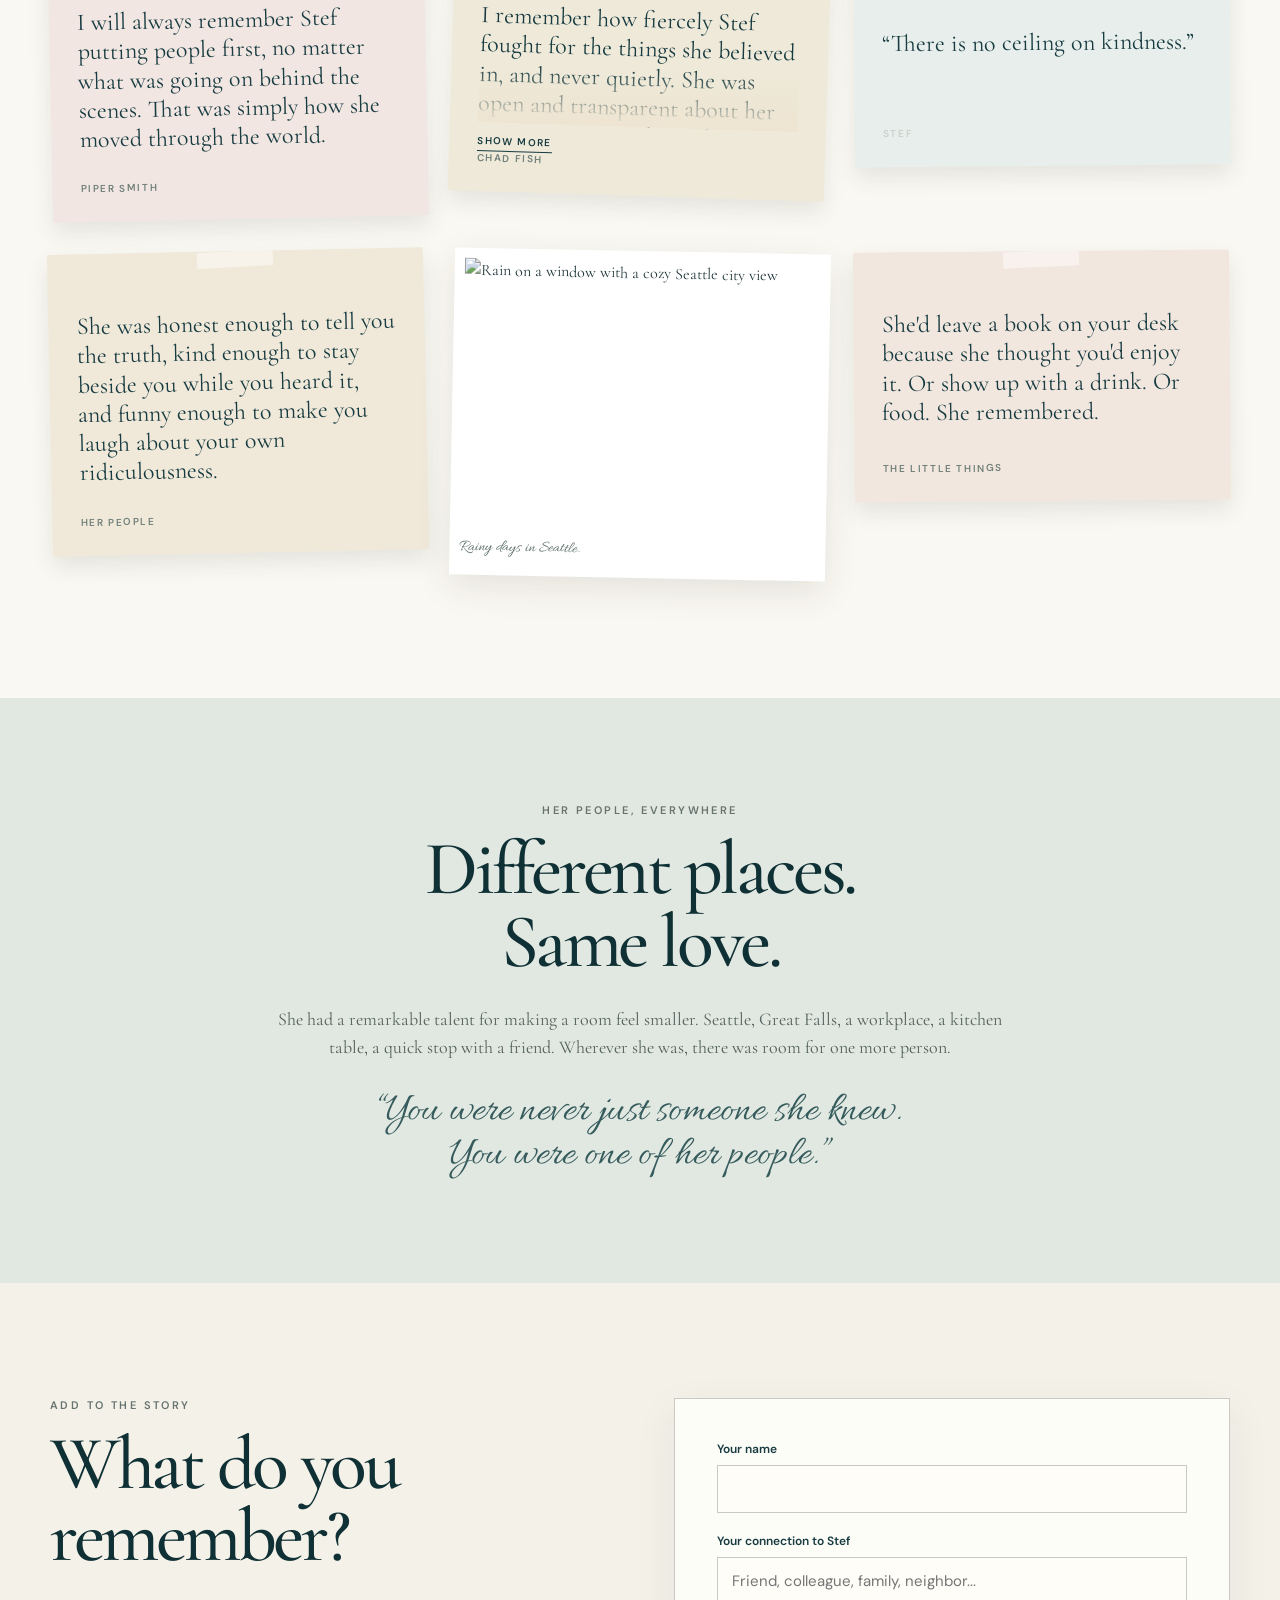
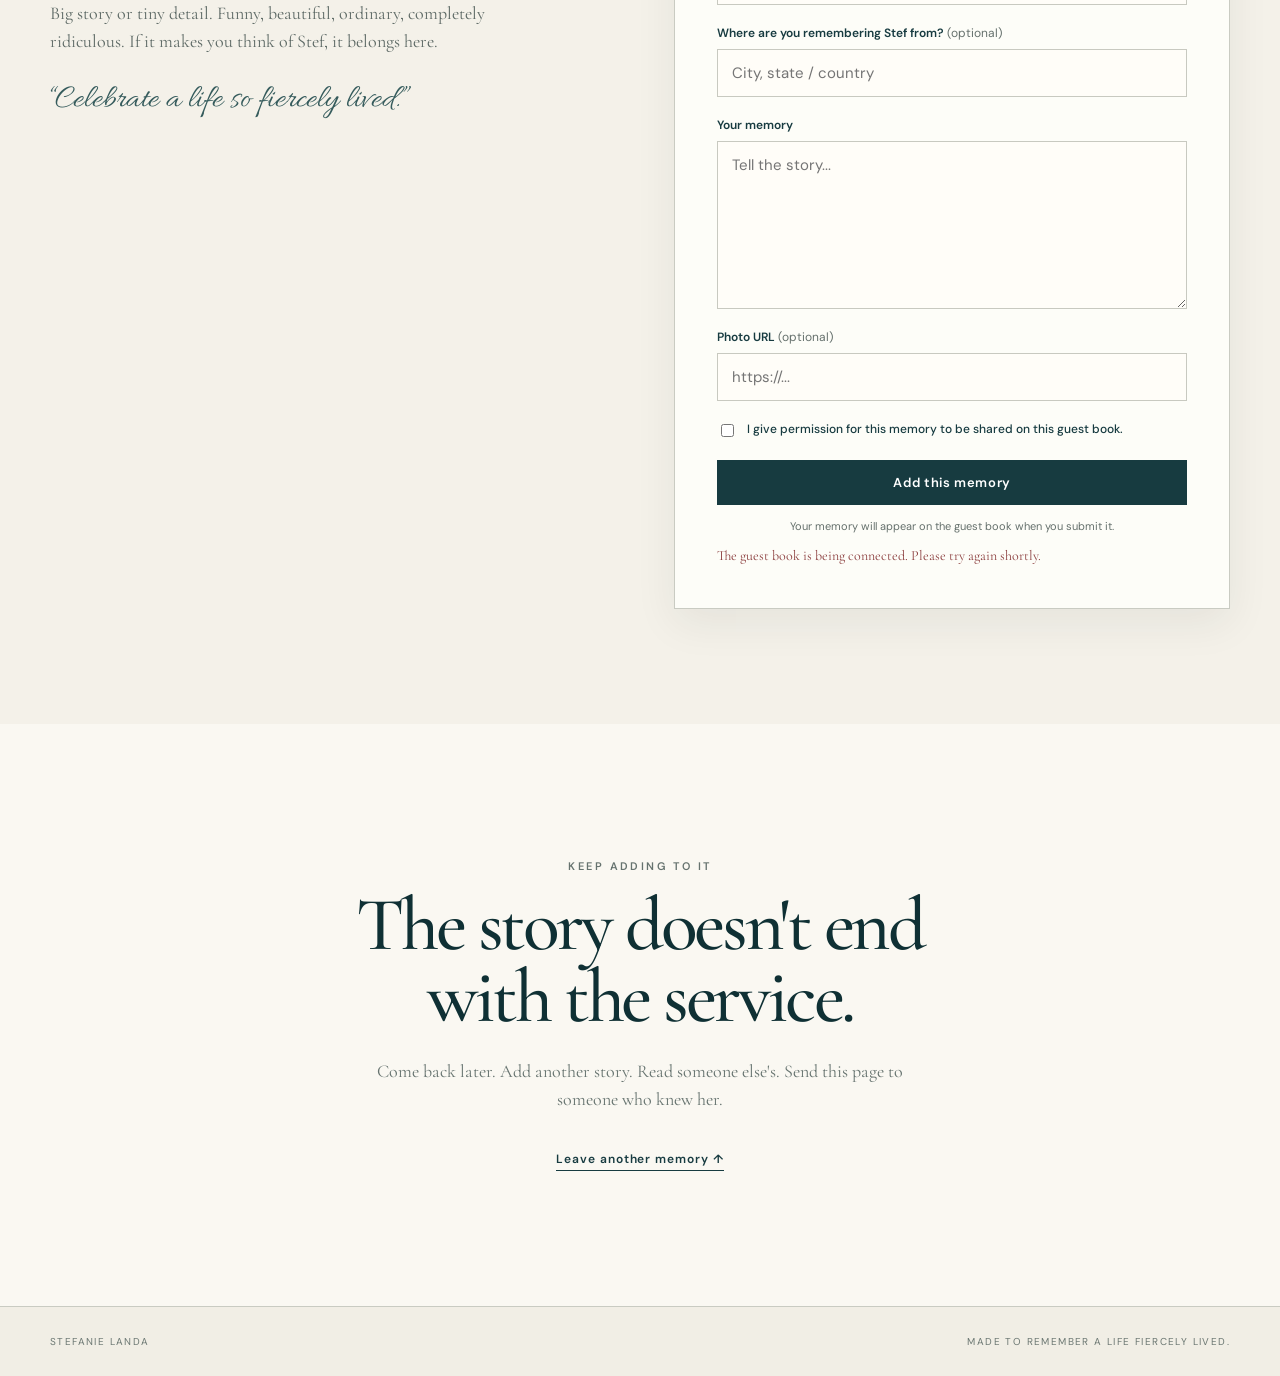
==== commit 1e9e0e67: "Integrate three uploaded Stefanie photos into memorial gallery" ====
--- a/stef-guestbook/index.html
+++ b/stef-guestbook/index.html
@@ -44,11 +44,20 @@
 
   <main>
     <section class="about wrap section" id="about">
-      <div class="about-photo paper-photo">
-        <div class="photo-placeholder large">
-          <img src="[data-uri]" alt="Stefanie surrounded by friends and family at a gathering">
-        </div>
-        <span class="leaf-doodle">❧</span>
+      <div class="about-photo photo-collage" aria-label="Photos of Stefanie">
+        <figure class="photo-collage-main paper-photo">
+          <img src="images/stefanie.jpg" alt="Stefanie smiling with friends" loading="eager">
+        </figure>
+        <figure class="photo-collage-card paper-photo">
+          <img src="images/stef-friend.jpg" alt="Stefanie with a friend" loading="lazy">
+        </figure>
+        <figure class="photo-collage-card paper-photo">
+          <img src="images/stef-lars.jpg" alt="Stefanie with someone she loved" loading="lazy">
+        </figure>
+        <figure class="photo-collage-card paper-photo">
+          <img src="images/stef-seated.jpg" alt="Stefanie seated with her people" loading="lazy">
+        </figure>
+        <span class="photo-collage-note">Her people, everywhere ♡</span>
       </div>
 
       <div class="about-copy">
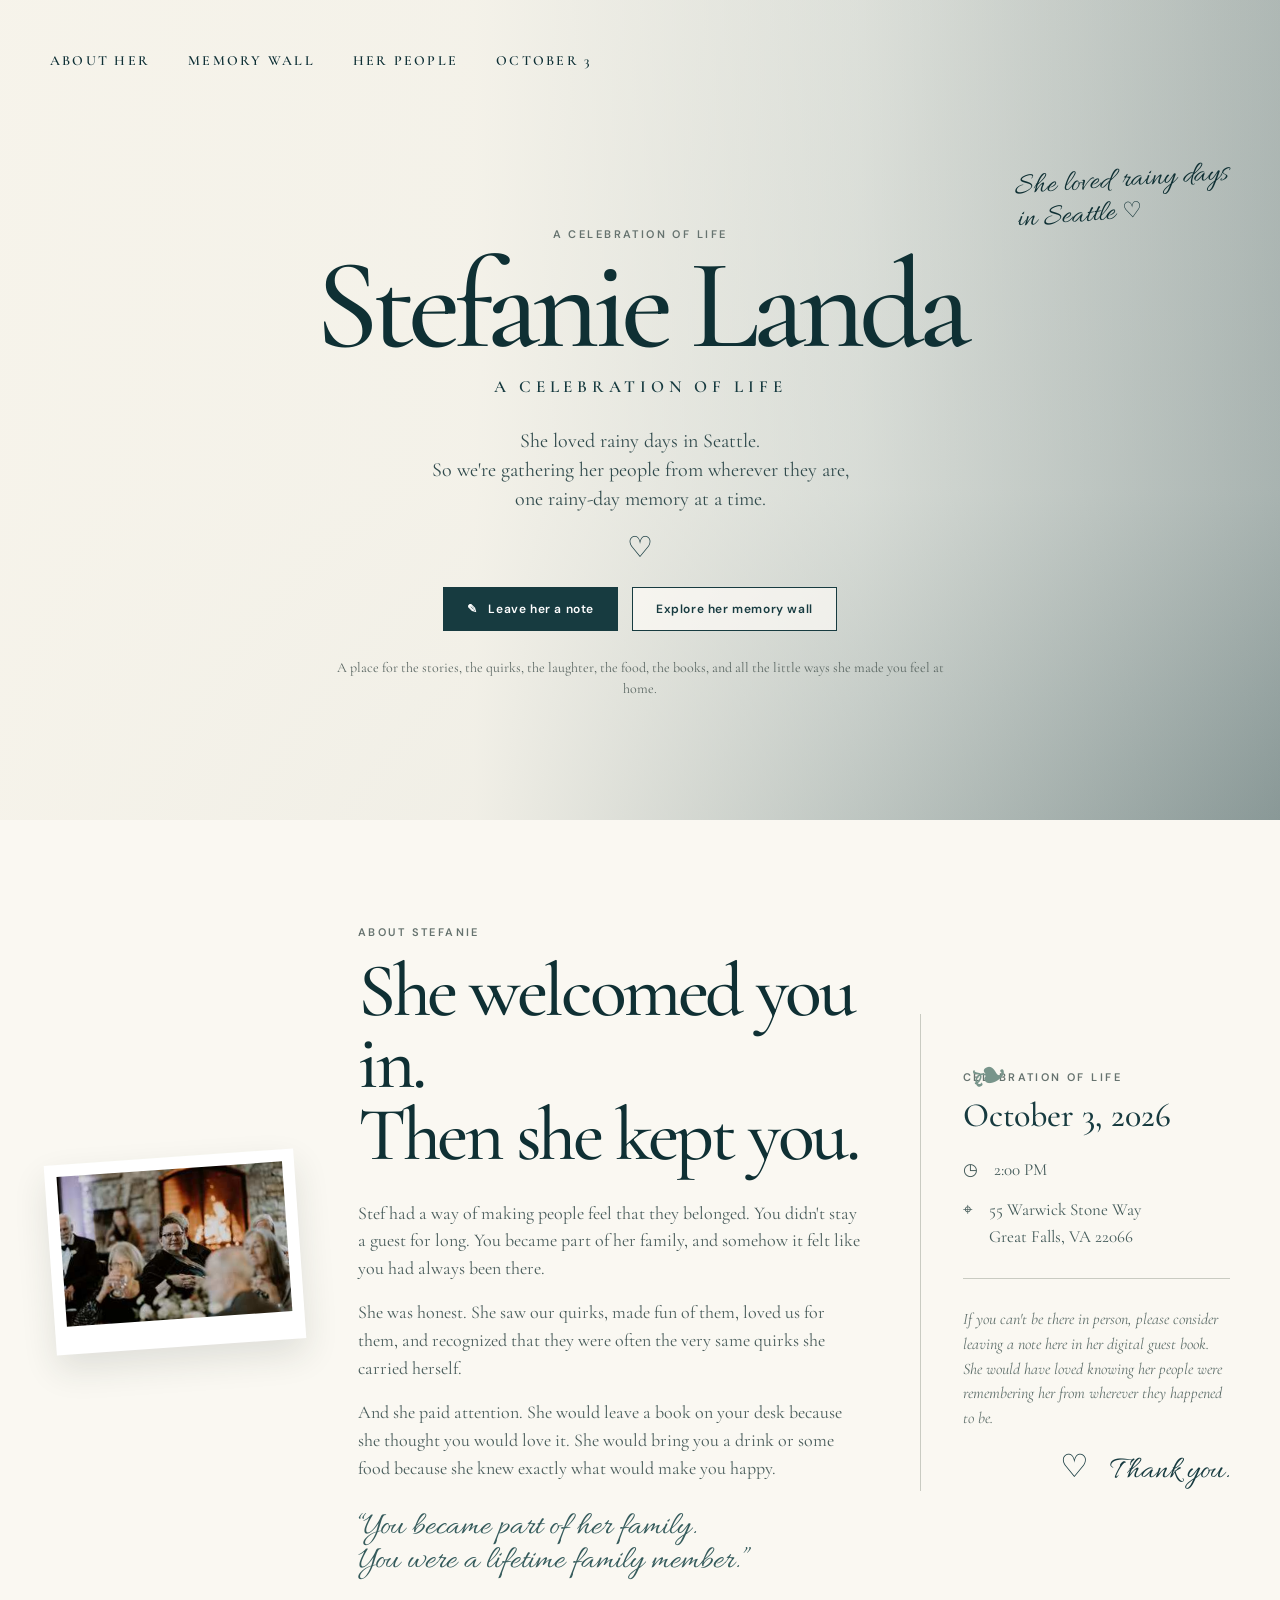
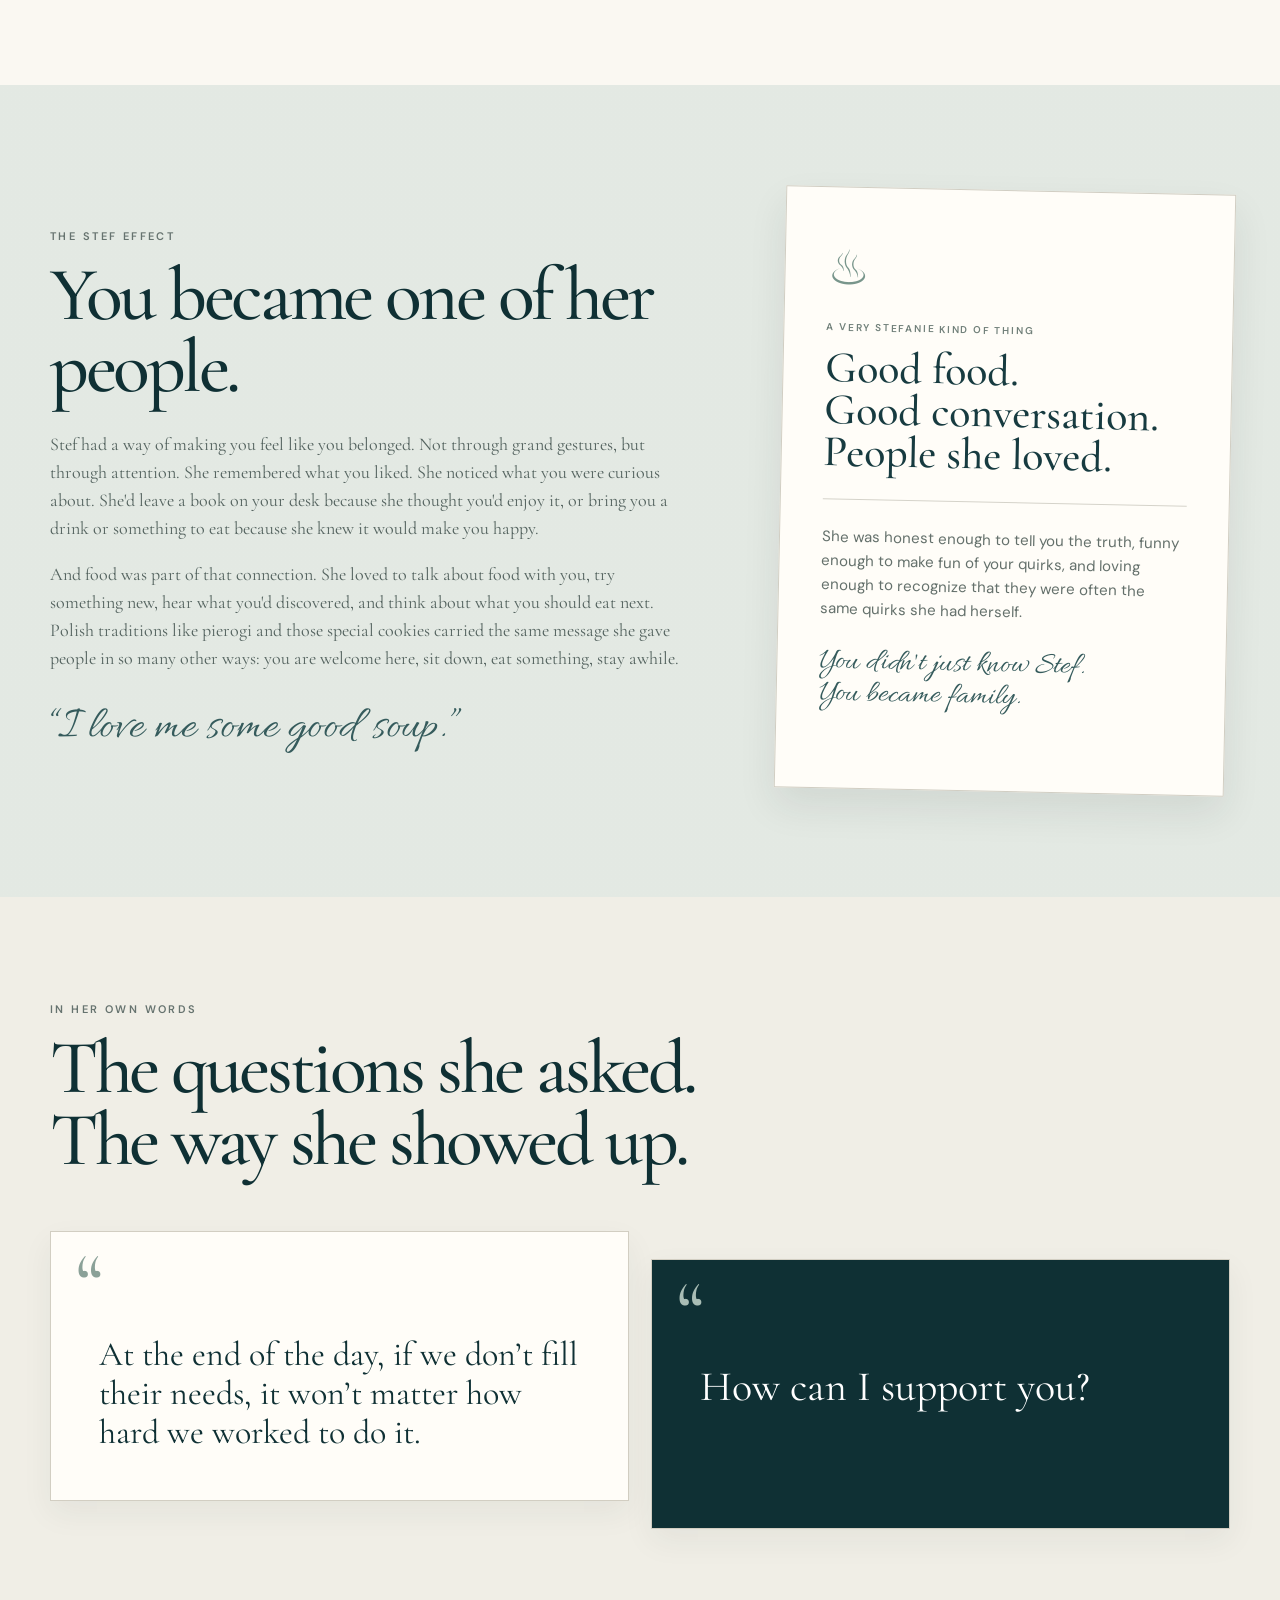
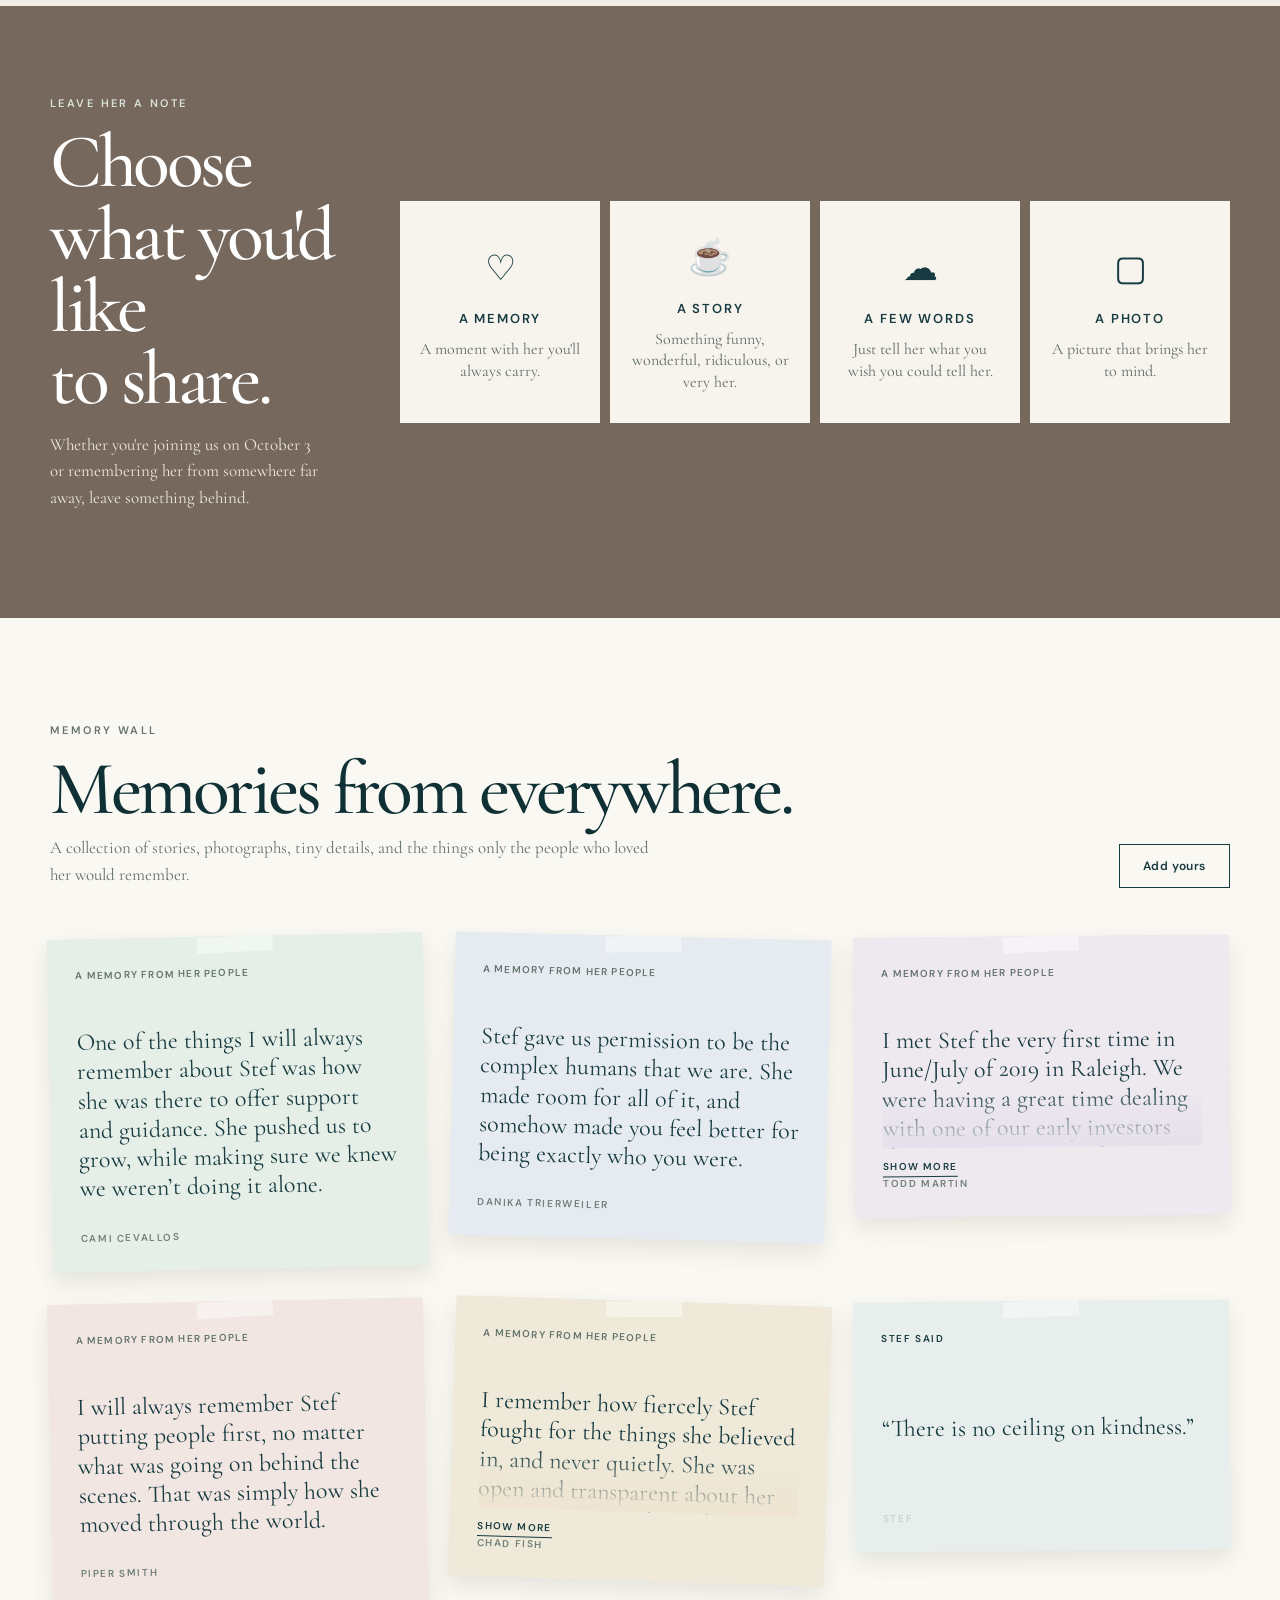
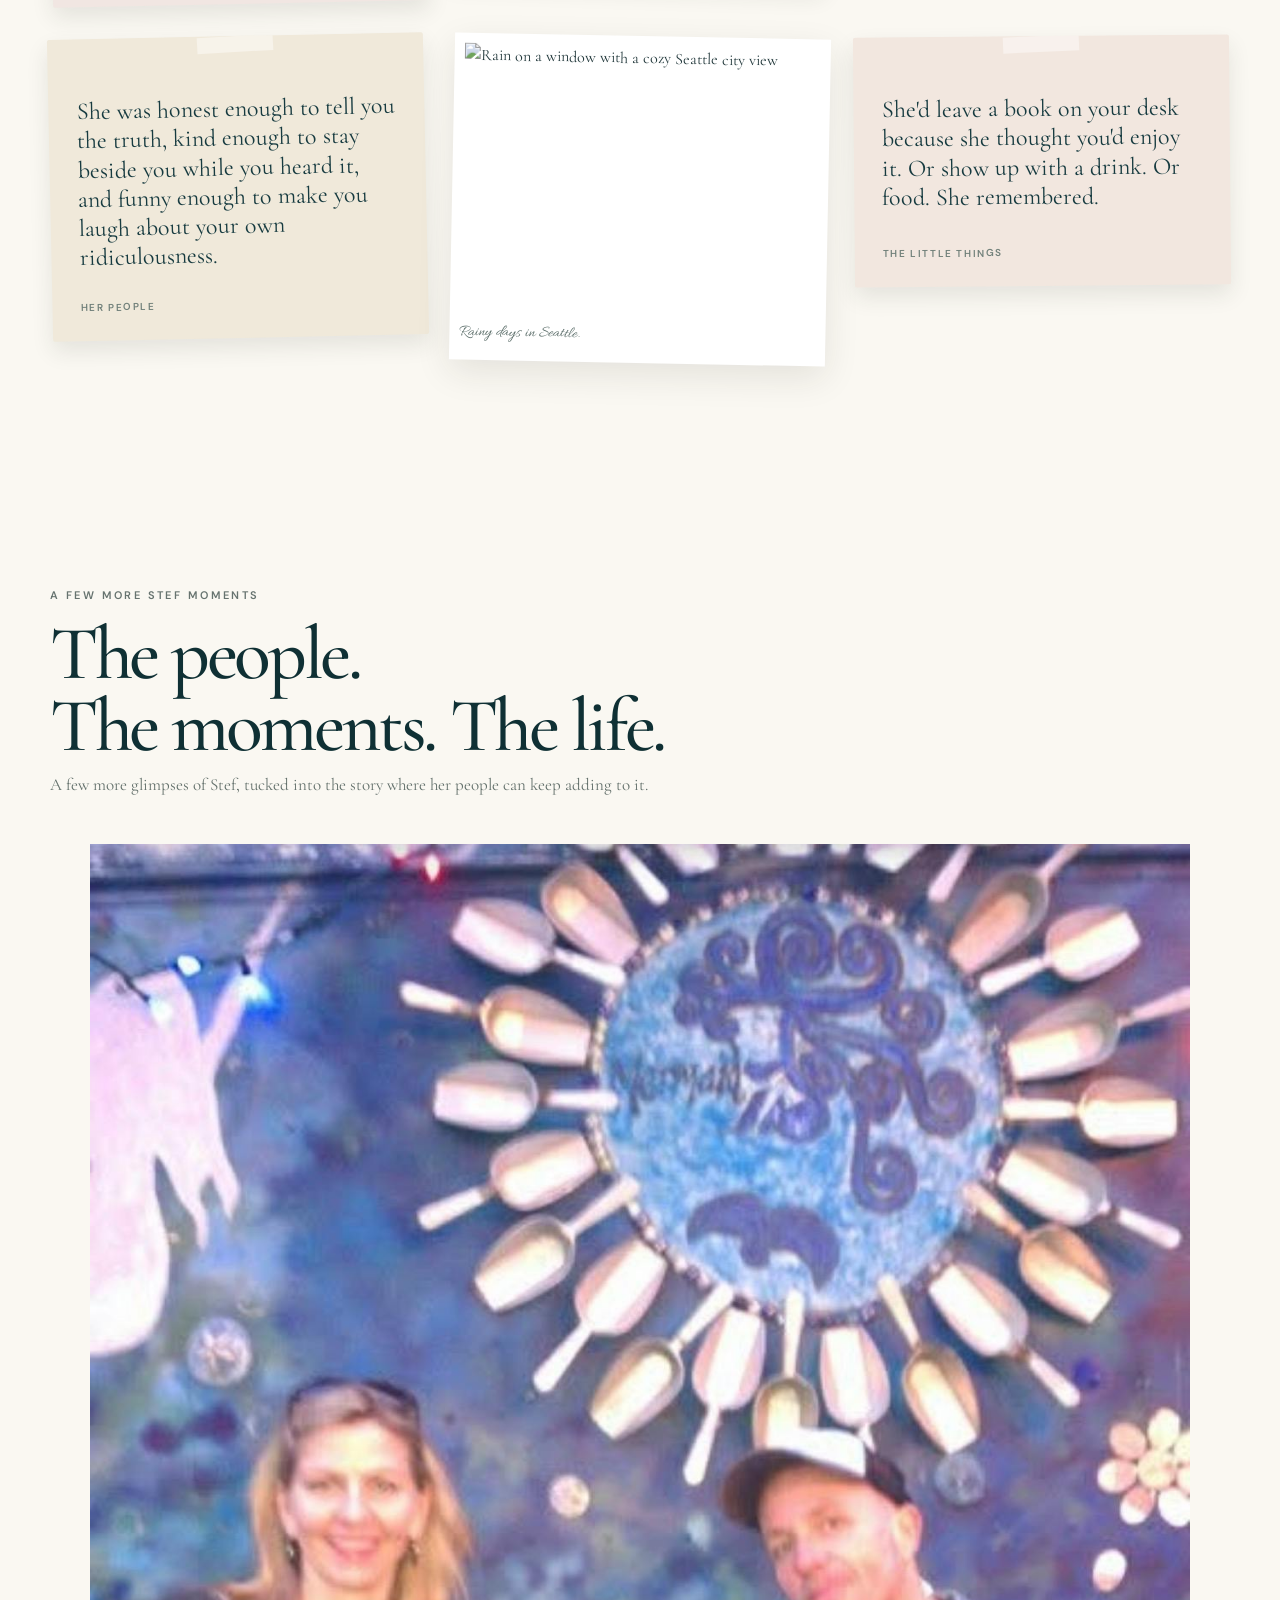
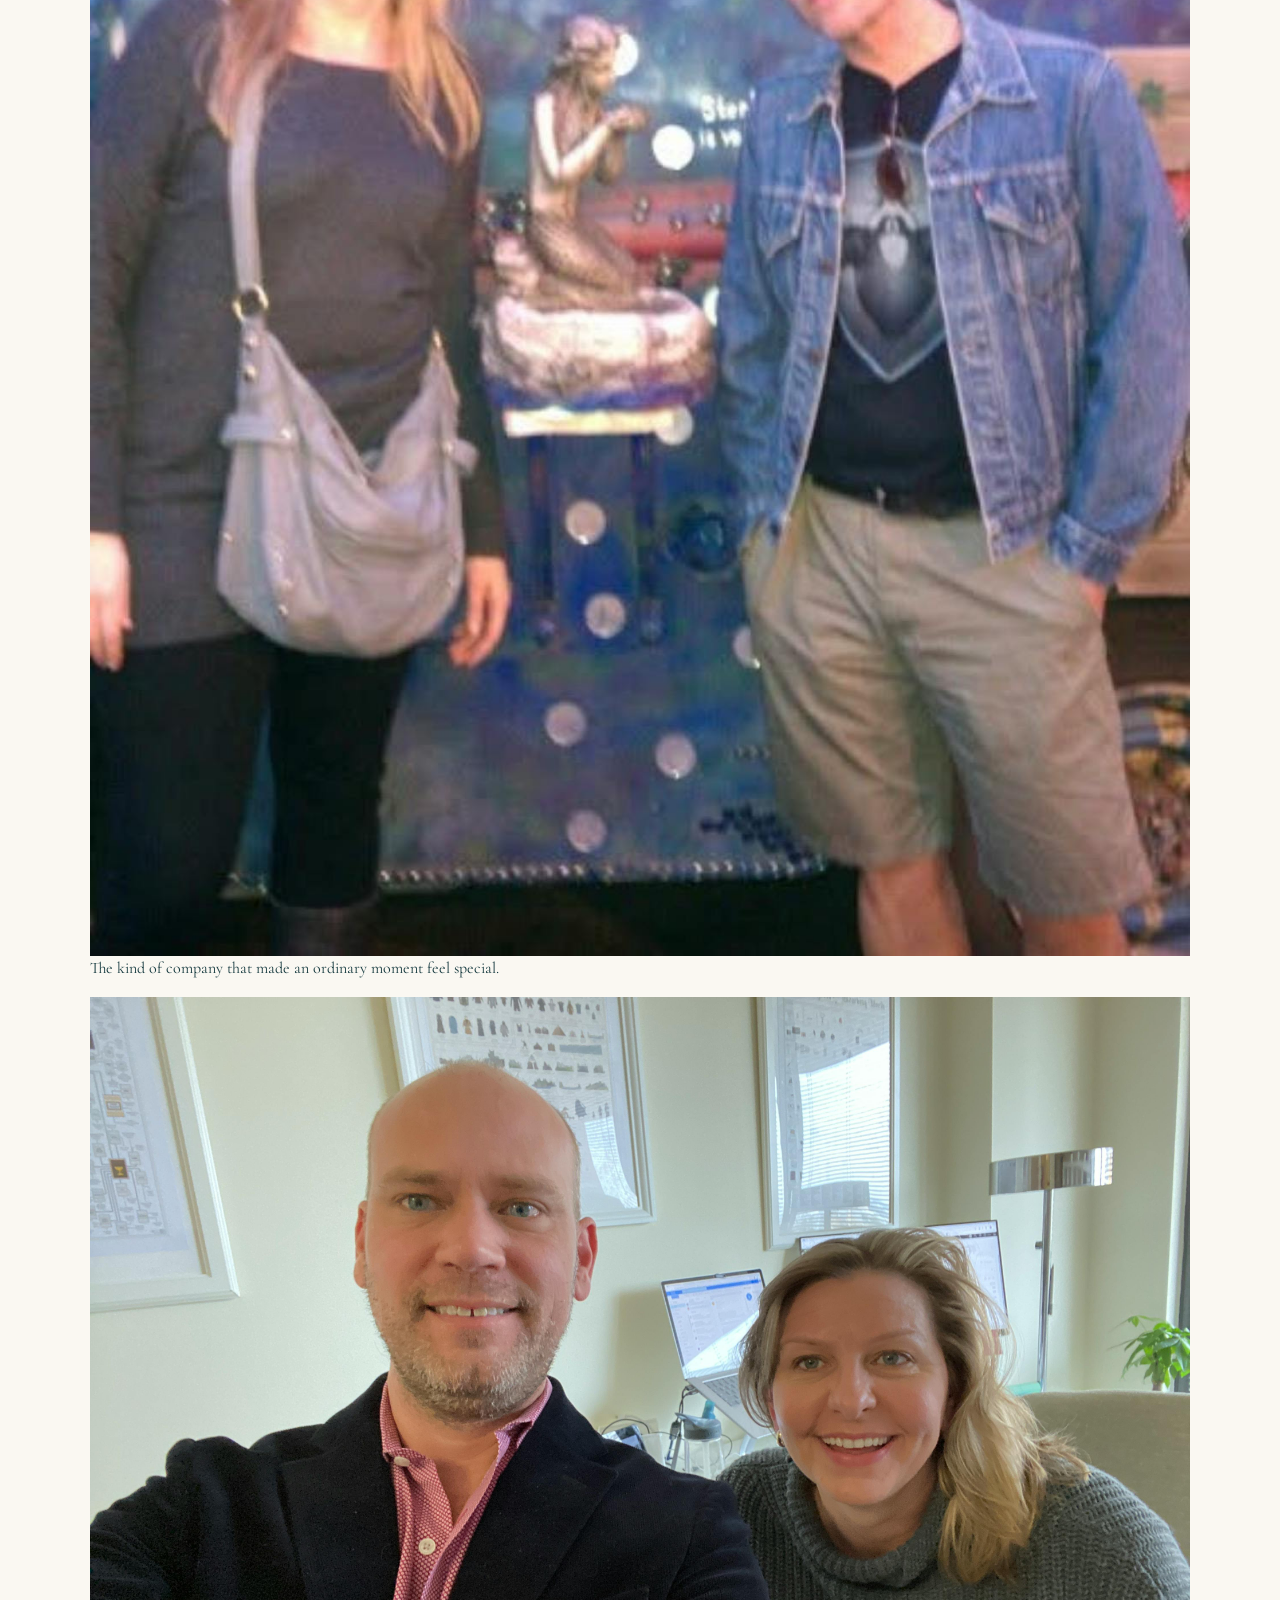
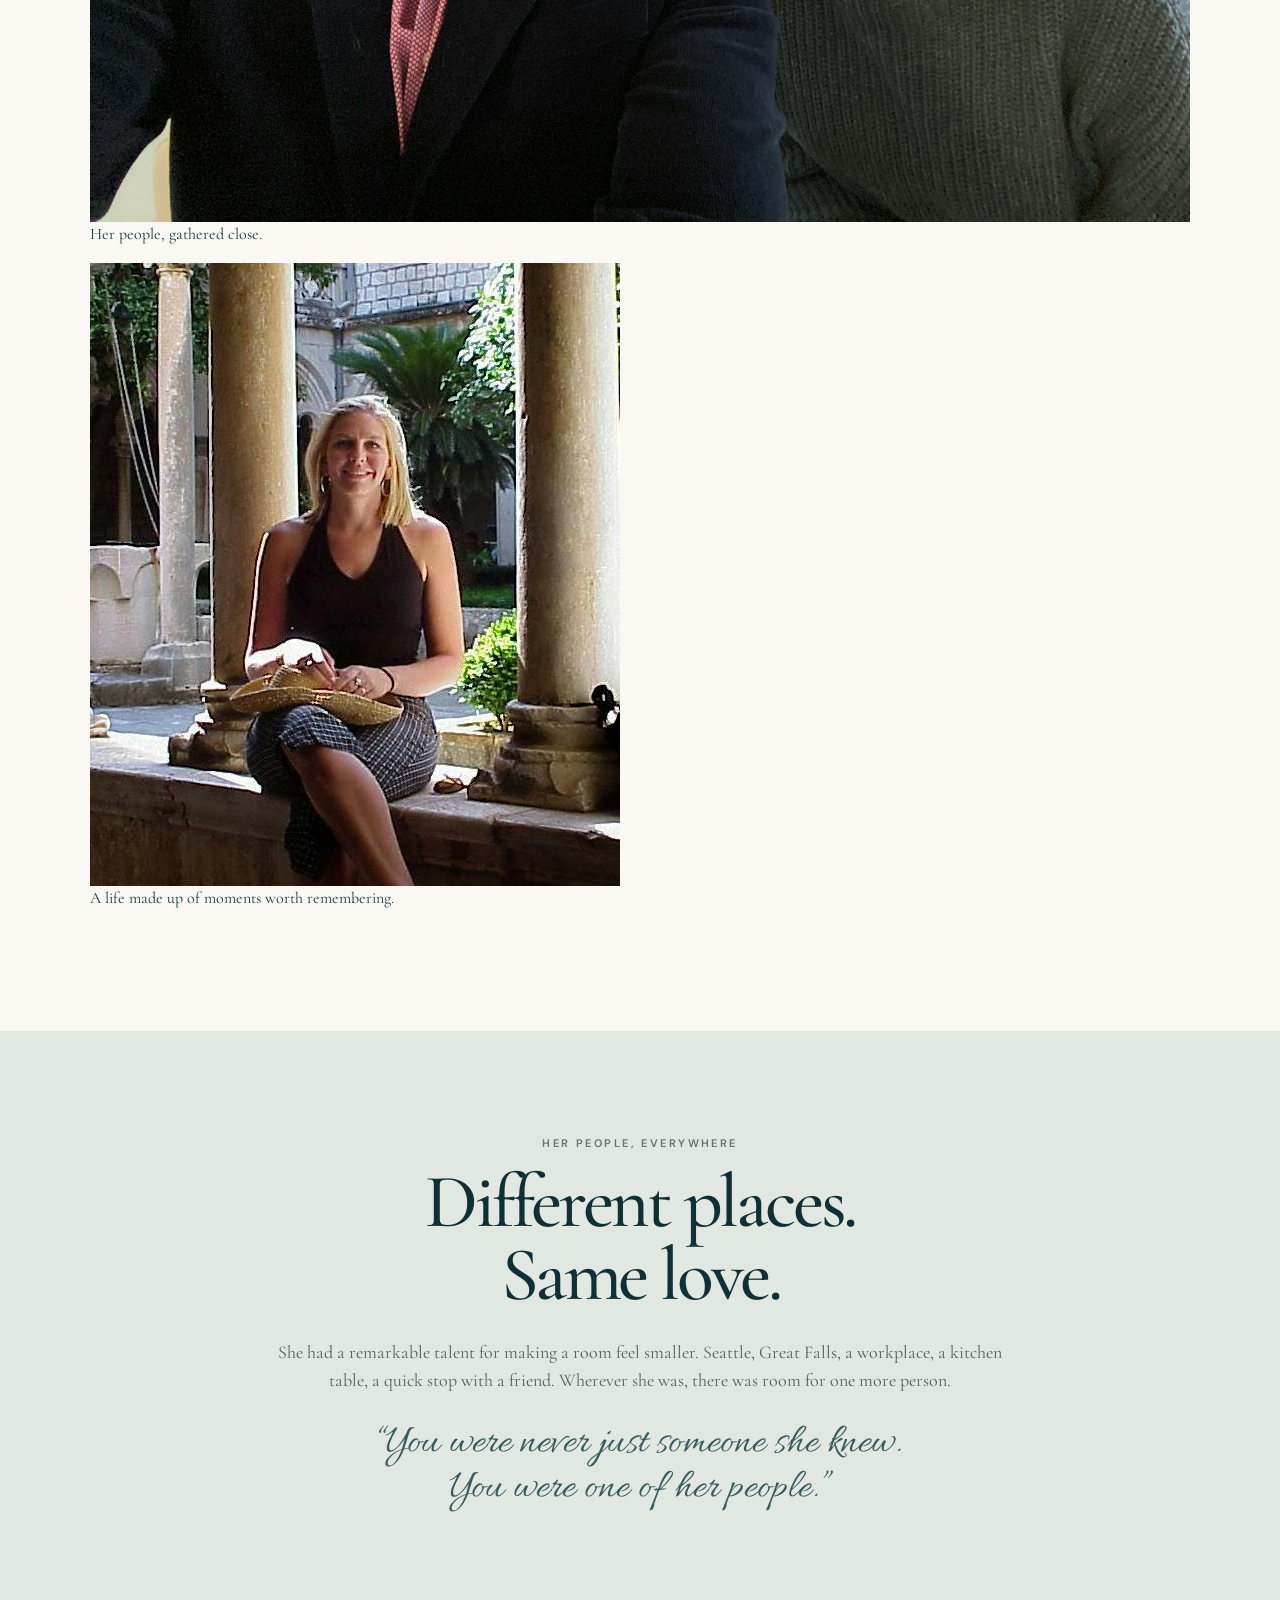
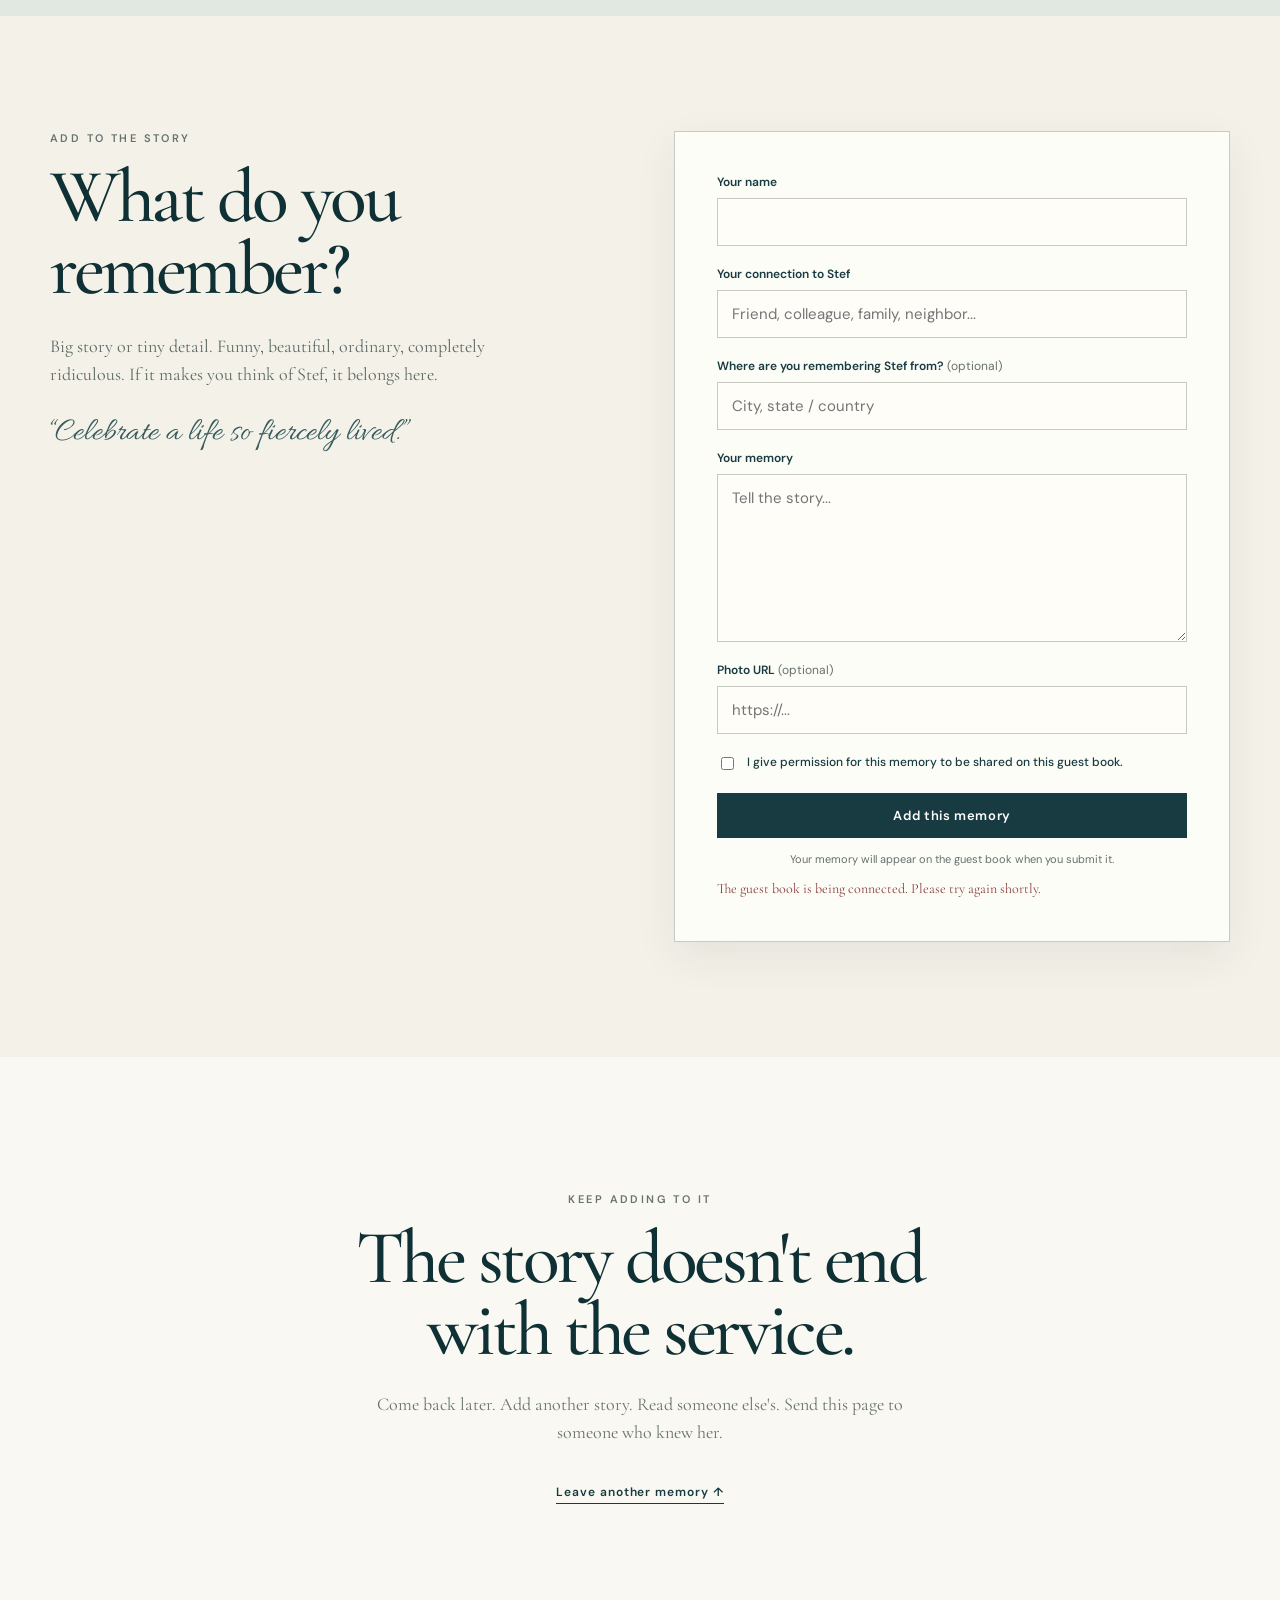
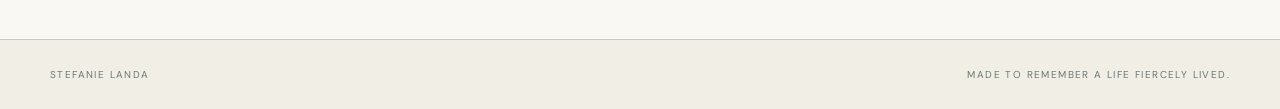
==== commit f067ad46: "Integrate new photos into page" ====
--- a/stef-guestbook/index.html
+++ b/stef-guestbook/index.html
@@ -44,20 +44,8 @@
 
   <main>
     <section class="about wrap section" id="about">
-      <div class="about-photo photo-collage" aria-label="Photos of Stefanie">
-        <figure class="photo-collage-main paper-photo">
-          <img src="images/stefanie.jpg" alt="Stefanie smiling with friends" loading="eager">
-        </figure>
-        <figure class="photo-collage-card paper-photo">
-          <img src="images/stef-friend.jpg" alt="Stefanie with a friend" loading="lazy">
-        </figure>
-        <figure class="photo-collage-card paper-photo">
-          <img src="images/stef-lars.jpg" alt="Stefanie with someone she loved" loading="lazy">
-        </figure>
-        <figure class="photo-collage-card paper-photo">
-          <img src="images/stef-seated.jpg" alt="Stefanie seated with her people" loading="lazy">
-        </figure>
-        <span class="photo-collage-note">Her people, everywhere ♡</span>
+      <div class="about-photo paper-photo about-main-photo" aria-label="Stefanie at the wedding">
+        <img src="images/stefanie.jpg" alt="Stefanie seated at the wedding" loading="eager">
       </div>
 
       <div class="about-copy">
@@ -195,6 +183,41 @@
       </div>
     </section>
 
+    <section class="photo-moments section" aria-labelledby="photo-moments-title">
+      <div class="wrap">
+        <div class="section-head simple photo-moments-head">
+          <div>
+            <p class="eyebrow">A few more Stef moments</p>
+            <h2 id="photo-moments-title">The people.<br>The moments. The life.</h2>
+            <p class="section-intro">A few more glimpses of Stef, tucked into the story where her people can keep adding to it.</p>
+          </div>
+        </div>
+
+        <div class="photo-moments-grid">
+          <figure class="moment-photo">
+            <div class="moment-photo-frame">
+              <img src="images/stef-friend.jpg" alt="Stefanie with a friend" loading="lazy">
+            </div>
+            <figcaption>The kind of company that made an ordinary moment feel special.</figcaption>
+          </figure>
+
+          <figure class="moment-photo">
+            <div class="moment-photo-frame">
+              <img src="images/stef-lars.jpg" alt="Stefanie with someone she loved" loading="lazy">
+            </div>
+            <figcaption>Her people, gathered close.</figcaption>
+          </figure>
+
+          <figure class="moment-photo">
+            <div class="moment-photo-frame">
+              <img src="images/stef-seated.jpg" alt="Stefanie seated with her people" loading="lazy">
+            </div>
+            <figcaption>A life made up of moments worth remembering.</figcaption>
+          </figure>
+        </div>
+      </div>
+    </section>
+
     <section class="people-section section" id="people">
       <div class="wrap people-copy people-copy-centered">
         <p class="eyebrow">Her people, everywhere</p>
--- a/stef-guestbook/styles.css
+++ b/stef-guestbook/styles.css
@@ -628,3 +628,83 @@
 @media(max-width:760px){
   .memory-content{max-height:145px}
 }
+
+
+/* Compact photo collage for Stef's people */
+.photo-collage{
+  position:relative;
+  width:min(100%, 420px);
+  min-height:500px;
+  margin:0 auto;
+}
+.photo-collage .paper-photo{
+  margin:0;
+  background:#fff;
+  padding:9px 9px 20px;
+  box-shadow:0 15px 34px rgba(30,48,45,.12);
+}
+.photo-collage-main{
+  position:absolute;
+  left:0;
+  top:0;
+  width:72%;
+  z-index:2;
+  transform:rotate(-3.5deg);
+}
+.photo-collage-main img{
+  display:block;
+  width:100%;
+  aspect-ratio:4/5;
+  object-fit:cover;
+  object-position:center;
+}
+.photo-collage-card{
+  position:absolute;
+  width:47%;
+  z-index:1;
+}
+.photo-collage-card:nth-of-type(2){
+  right:0;
+  top:35px;
+  transform:rotate(4deg);
+}
+.photo-collage-card:nth-of-type(3){
+  right:-3px;
+  bottom:55px;
+  transform:rotate(-2.5deg);
+}
+.photo-collage-card:nth-of-type(4){
+  left:2px;
+  bottom:0;
+  transform:rotate(3deg);
+}
+.photo-collage-card img{
+  display:block;
+  width:100%;
+  aspect-ratio:4/3;
+  object-fit:cover;
+}
+.photo-collage-note{
+  position:absolute;
+  right:4%;
+  bottom:-12px;
+  z-index:4;
+  font:29px/1 var(--script);
+  color:#355b5c;
+  transform:rotate(-3deg);
+}
+@media(max-width:900px){
+  .photo-collage{
+    min-height:520px;
+    max-width:420px;
+  }
+}
+@media(max-width:760px){
+  .photo-collage{
+    min-height:450px;
+    width:min(100%, 360px);
+  }
+  .photo-collage-note{
+    font-size:25px;
+  }
+}
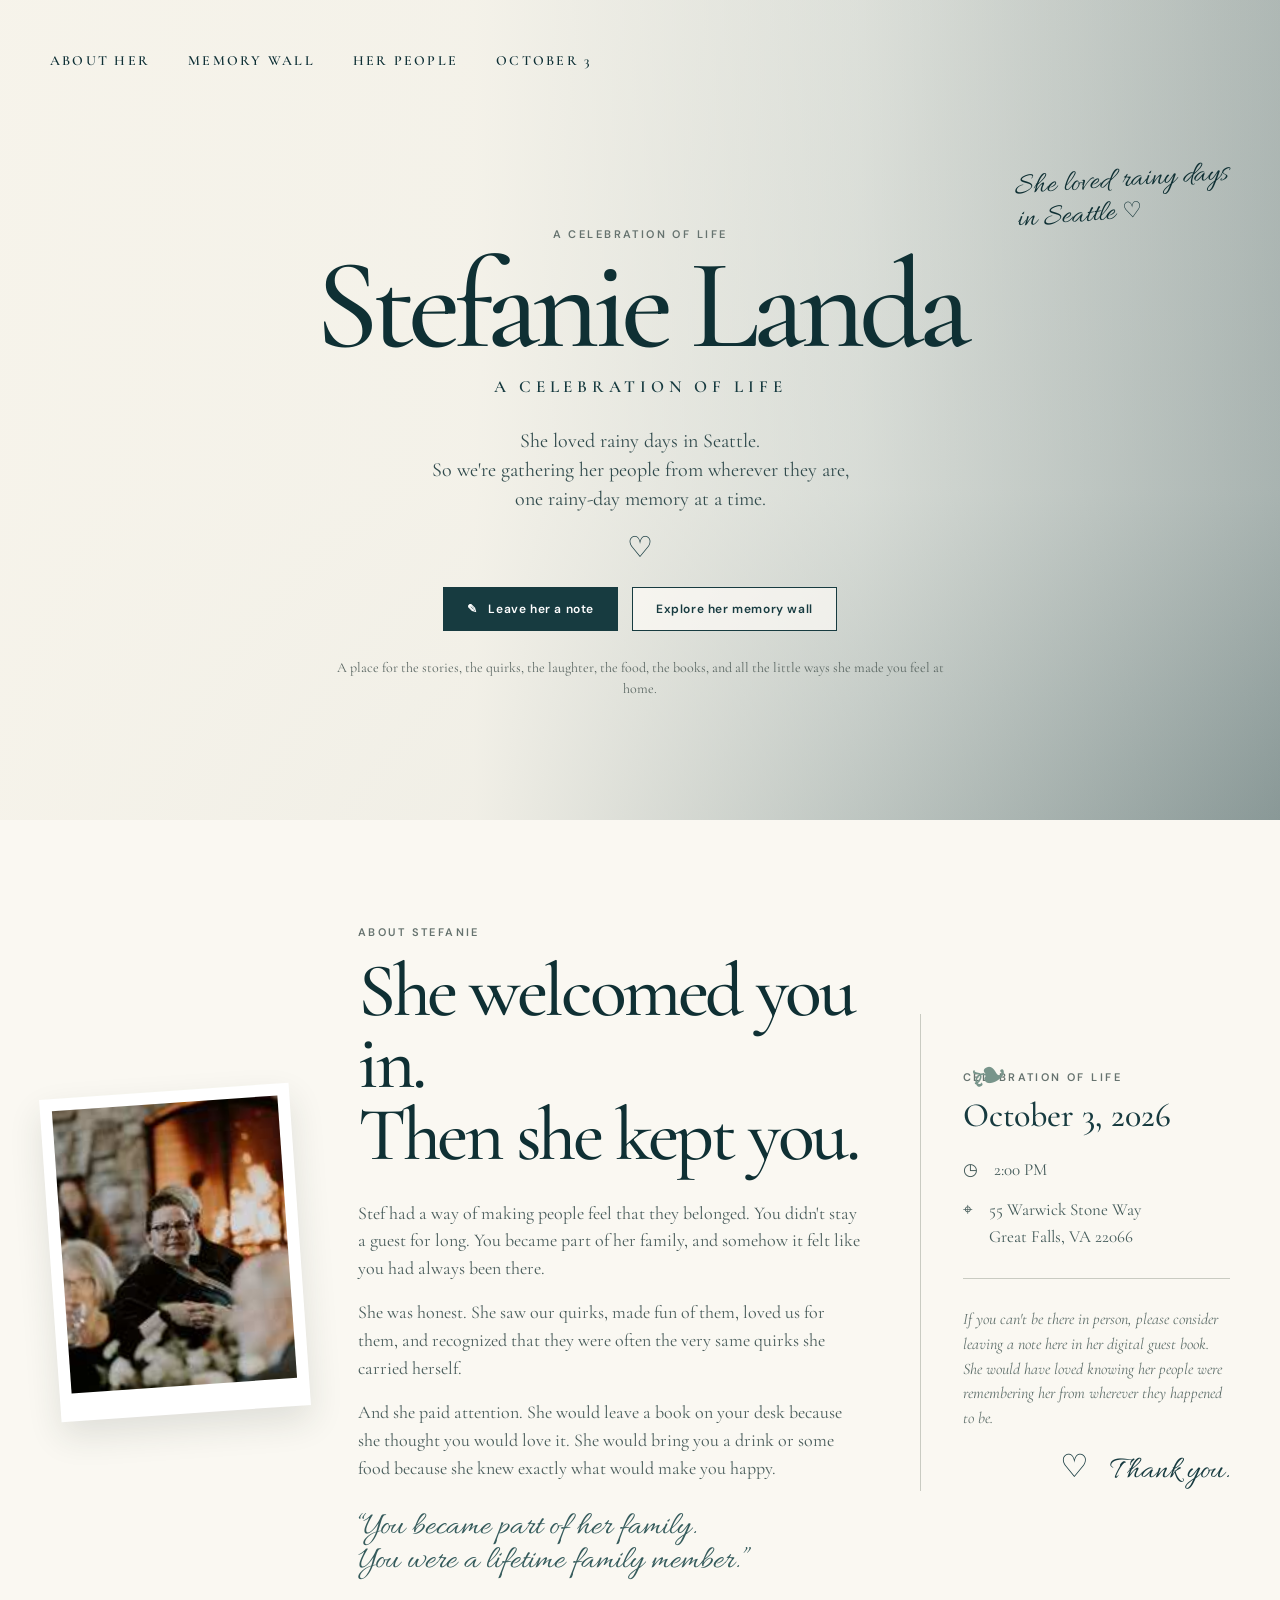
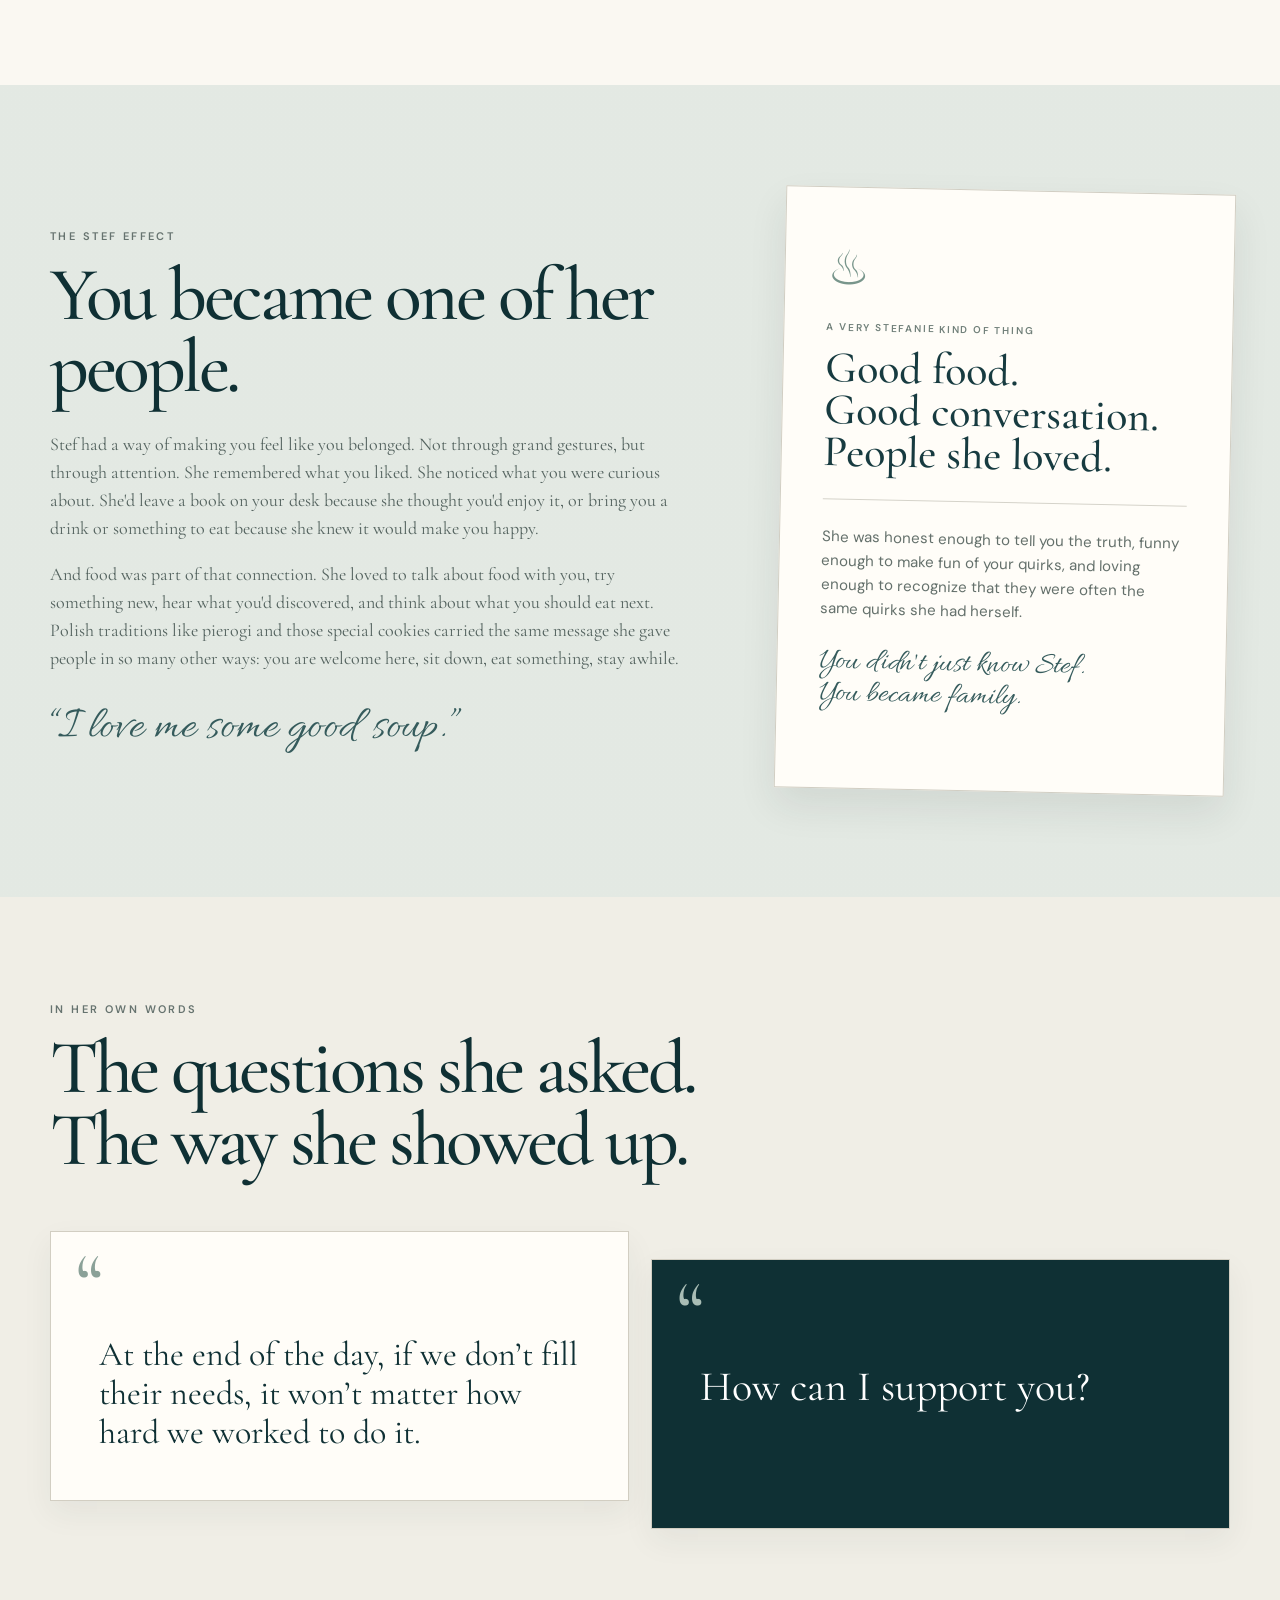
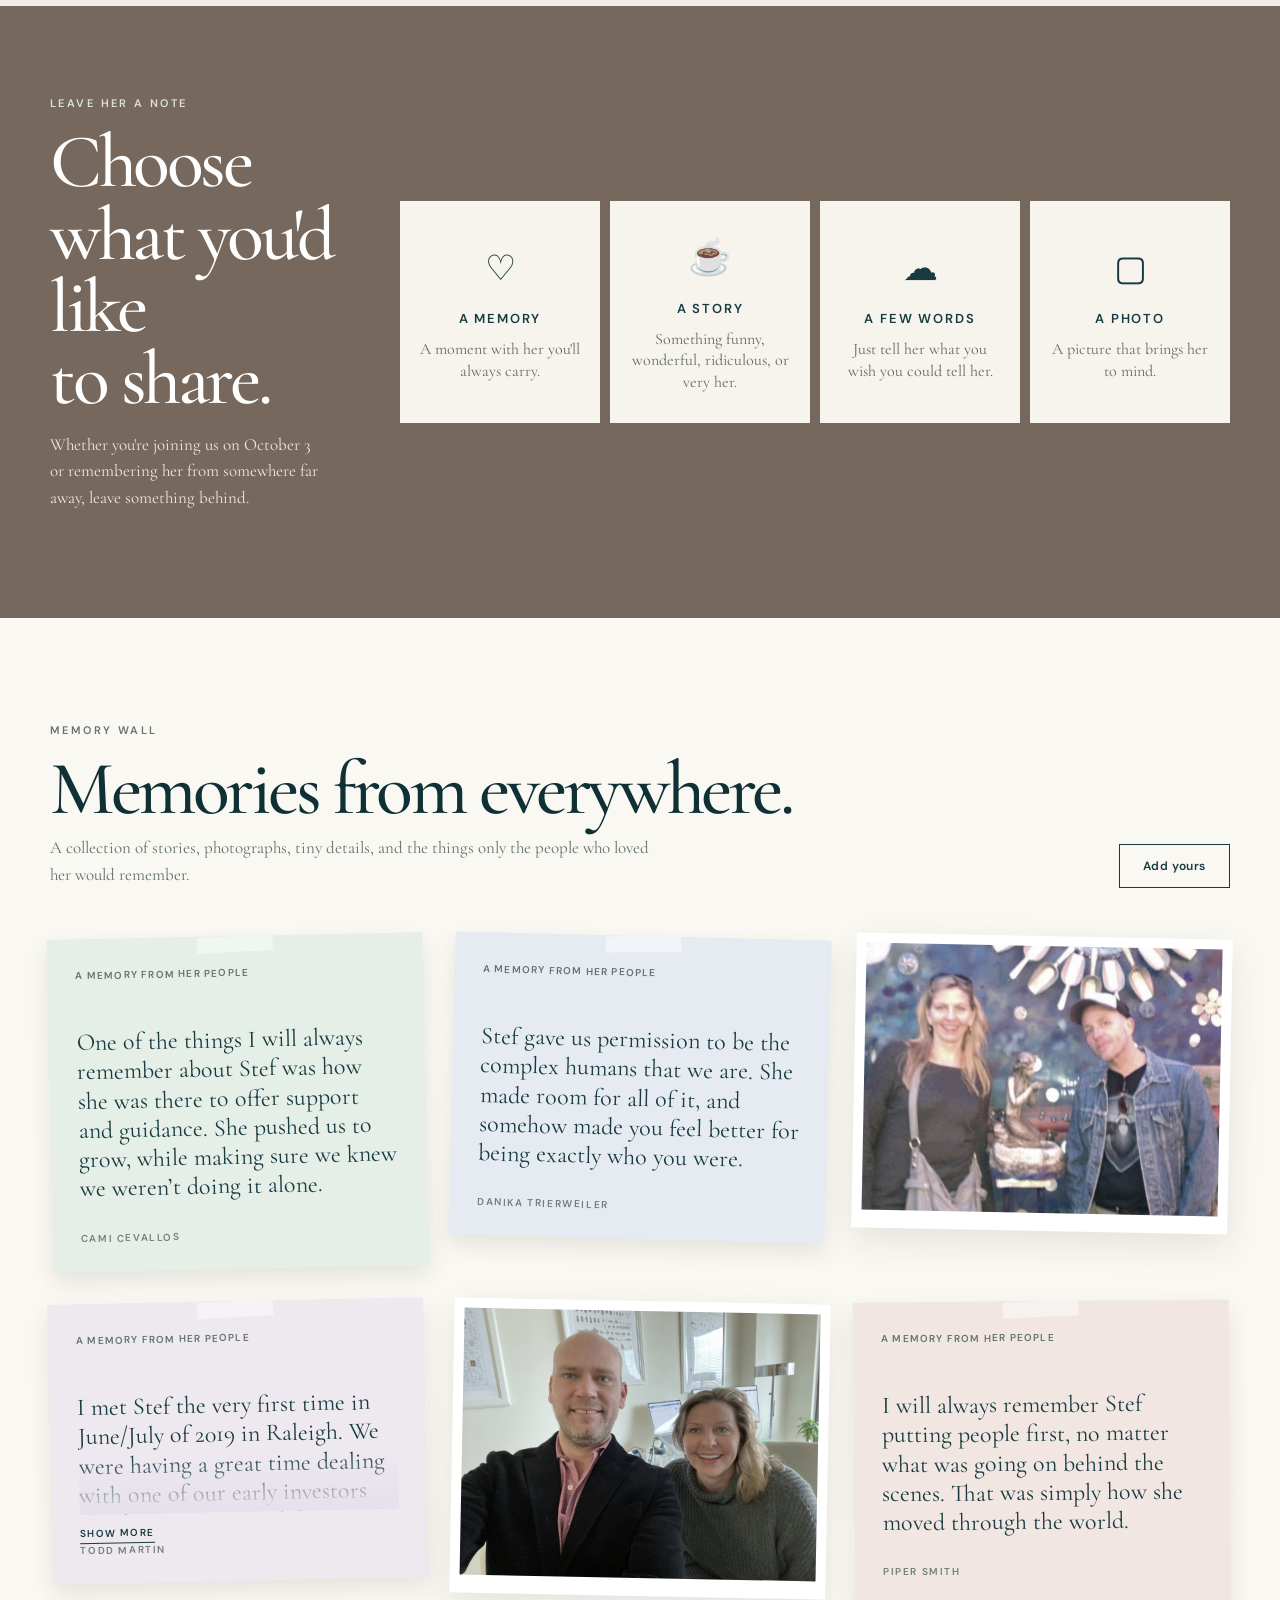
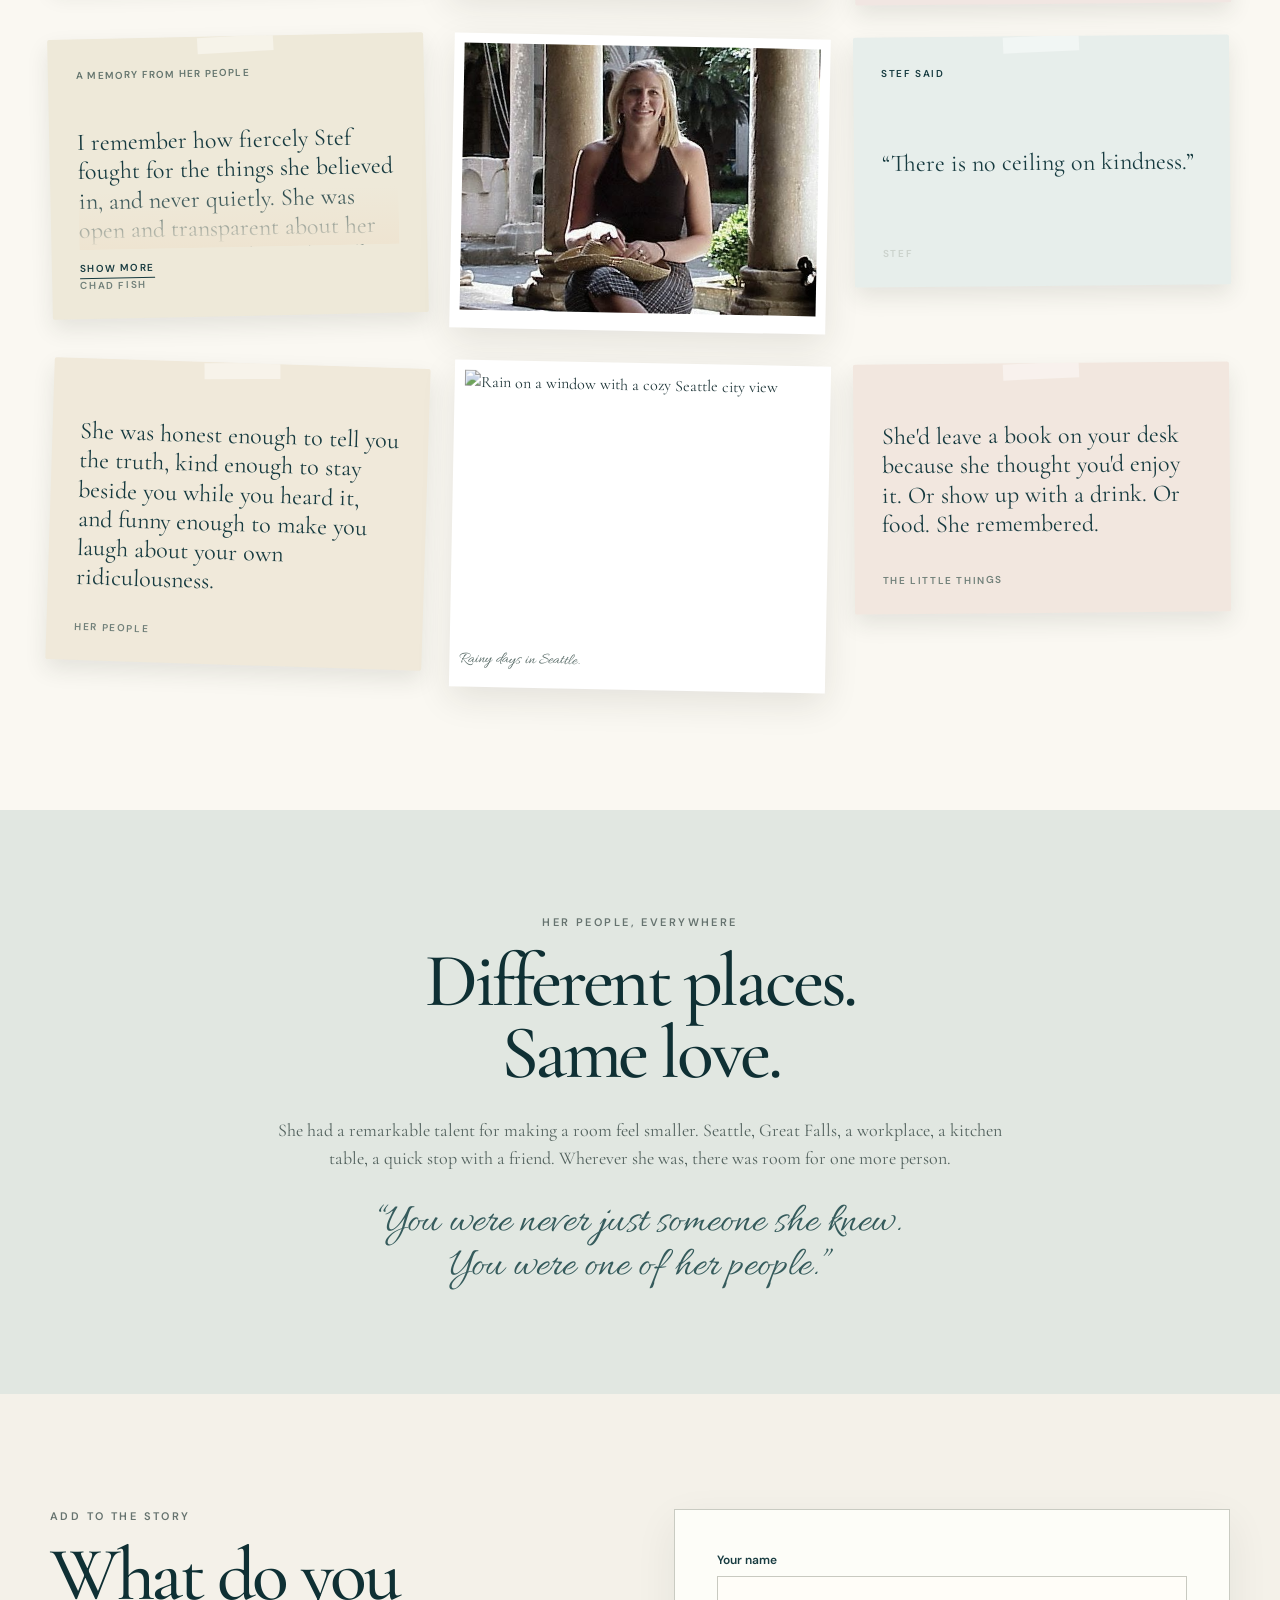
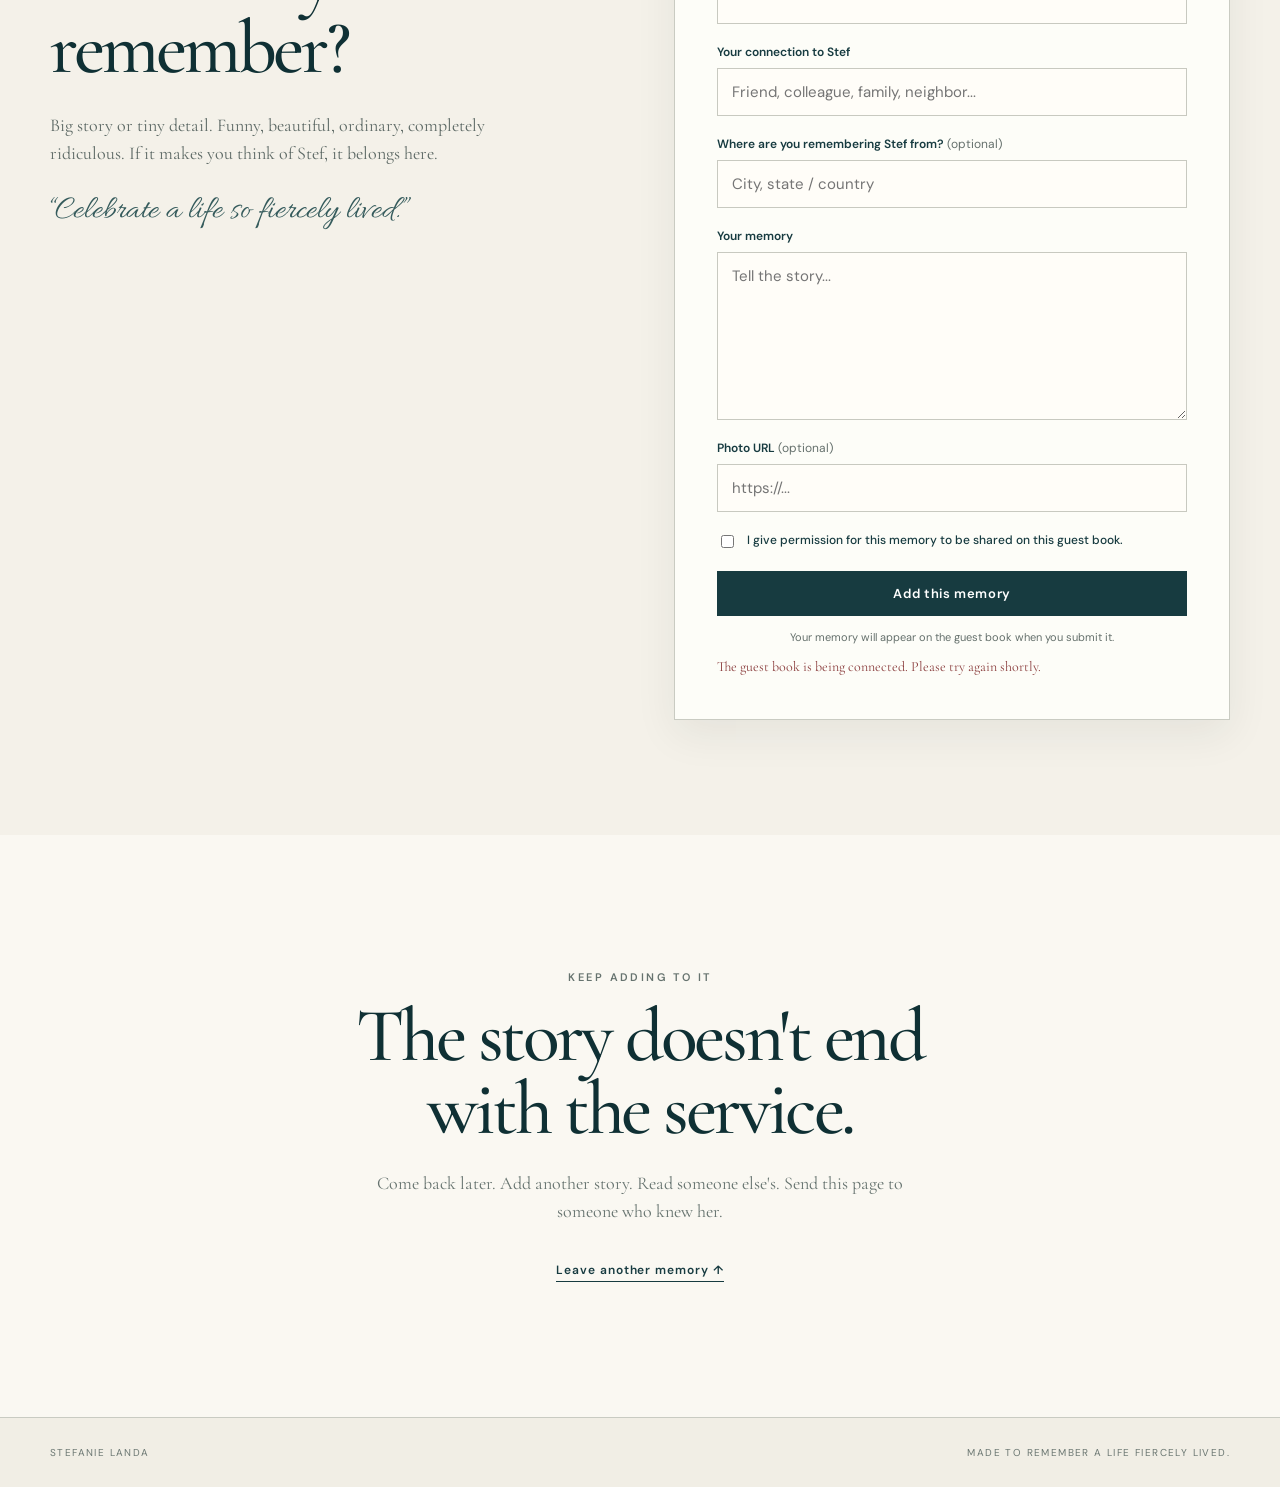
==== commit 58ea75f6: "Scatter new photos through memory wall" ====
--- a/stef-guestbook/index.html
+++ b/stef-guestbook/index.html
@@ -138,6 +138,12 @@
           <p class="memory-text">Stef gave us permission to be the complex humans that we are. She made room for all of it, and somehow made you feel better for being exactly who you were.</p>
           <div class="memory-meta">Danika Trierweiler</div>
         </article>
+        <figure class="memory-photo memory-photo-added">
+          <div class="memory-photo-frame">
+            <img src="images/stef-friend.jpg" alt="Stefanie with a friend" loading="lazy">
+          </div>
+        </figure>
+
 
         <article class="memory-card people-memory memory-lavender memory-card-wide">
           <span class="tag">A memory from her people</span>
@@ -146,6 +152,12 @@
           <p class="memory-text">In good times and bad, Stef, “my personal counselor in chief,” helped me see better ways to work and always gave me a sincere challenge to do better.</p>
           <div class="memory-meta">Todd Martin</div>
         </article>
+        <figure class="memory-photo memory-photo-added">
+          <div class="memory-photo-frame">
+            <img src="images/stef-lars.jpg" alt="Stefanie with someone she loved" loading="lazy">
+          </div>
+        </figure>
+
 
         <article class="memory-card people-memory memory-rose">
           <span class="tag">A memory from her people</span>
@@ -159,6 +171,12 @@
           <p class="memory-text">What I also loved about Stef was that while she knew many things in life were serious and should be treated that way, she still found time to have fun and enjoy the talents and company of others. She knew that people are what matter when it is all said and done.</p>
           <div class="memory-meta">Chad Fish</div>
         </article>
+        <figure class="memory-photo memory-photo-added">
+          <div class="memory-photo-frame">
+            <img src="images/stef-seated.jpg" alt="Stefanie seated with her people" loading="lazy">
+          </div>
+        </figure>
+
 
         <article class="memory-card featured memory-mist">
           <span class="tag">Stef said</span>
@@ -180,41 +198,6 @@
           <p class="memory-text">She'd leave a book on your desk because she thought you'd enjoy it. Or show up with a drink. Or food. She remembered.</p>
           <div class="memory-meta">The little things</div>
         </article>
-      </div>
-    </section>
-
-    <section class="photo-moments section" aria-labelledby="photo-moments-title">
-      <div class="wrap">
-        <div class="section-head simple photo-moments-head">
-          <div>
-            <p class="eyebrow">A few more Stef moments</p>
-            <h2 id="photo-moments-title">The people.<br>The moments. The life.</h2>
-            <p class="section-intro">A few more glimpses of Stef, tucked into the story where her people can keep adding to it.</p>
-          </div>
-        </div>
-
-        <div class="photo-moments-grid">
-          <figure class="moment-photo">
-            <div class="moment-photo-frame">
-              <img src="images/stef-friend.jpg" alt="Stefanie with a friend" loading="lazy">
-            </div>
-            <figcaption>The kind of company that made an ordinary moment feel special.</figcaption>
-          </figure>
-
-          <figure class="moment-photo">
-            <div class="moment-photo-frame">
-              <img src="images/stef-lars.jpg" alt="Stefanie with someone she loved" loading="lazy">
-            </div>
-            <figcaption>Her people, gathered close.</figcaption>
-          </figure>
-
-          <figure class="moment-photo">
-            <div class="moment-photo-frame">
-              <img src="images/stef-seated.jpg" alt="Stefanie seated with her people" loading="lazy">
-            </div>
-            <figcaption>A life made up of moments worth remembering.</figcaption>
-          </figure>
-        </div>
       </div>
     </section>
 
--- a/stef-guestbook/styles.css
+++ b/stef-guestbook/styles.css
@@ -630,81 +630,79 @@
 }
 
 
-/* Compact photo collage for Stef's people */
-.photo-collage{
-  position:relative;
-  width:min(100%, 420px);
-  min-height:500px;
+
+/* Main wedding photo + integrated photo moments */
+.about-main-photo{
+  width:250px;
   margin:0 auto;
-}
-.photo-collage .paper-photo{
-  margin:0;
-  background:#fff;
-  padding:9px 9px 20px;
-  box-shadow:0 15px 34px rgba(30,48,45,.12);
-}
-.photo-collage-main{
-  position:absolute;
-  left:0;
-  top:0;
-  width:72%;
-  z-index:2;
-  transform:rotate(-3.5deg);
-}
-.photo-collage-main img{
+  transform:rotate(-4deg);
+}
+.about-main-photo img{
   display:block;
   width:100%;
   aspect-ratio:4/5;
   object-fit:cover;
   object-position:center;
 }
-.photo-collage-card{
-  position:absolute;
-  width:47%;
-  z-index:1;
-}
-.photo-collage-card:nth-of-type(2){
-  right:0;
-  top:35px;
-  transform:rotate(4deg);
-}
-.photo-collage-card:nth-of-type(3){
-  right:-3px;
-  bottom:55px;
-  transform:rotate(-2.5deg);
-}
-.photo-collage-card:nth-of-type(4){
-  left:2px;
-  bottom:0;
-  transform:rotate(3deg);
-}
-.photo-collage-card img{
+.photo-moments{
+  background:#f0eee6;
+  padding-top:90px;
+  padding-bottom:95px;
+}
+.photo-moments-head{
+  max-width:760px;
+  margin:0 auto 48px;
+}
+.photo-moments-head h2{
+  margin-bottom:20px;
+}
+.photo-moments-head .section-intro{
+  max-width:620px;
+  color:#5f6d68;
+  font-size:18px;
+}
+.photo-moments-grid{
+  display:grid;
+  grid-template-columns:repeat(3,minmax(0,1fr));
+  gap:28px;
+  align-items:start;
+}
+.moment-photo{
+  margin:0;
+}
+.moment-photo:nth-child(1){transform:rotate(-1.5deg)}
+.moment-photo:nth-child(2){transform:translateY(22px) rotate(1.2deg)}
+.moment-photo:nth-child(3){transform:rotate(-.8deg)}
+.moment-photo-frame{
+  background:#fffdf8;
+  padding:12px 12px 14px;
+  border:1px solid #d8d3c8;
+  box-shadow:0 12px 26px rgba(35,48,43,.09);
+}
+.moment-photo img{
   display:block;
   width:100%;
   aspect-ratio:4/3;
   object-fit:cover;
 }
-.photo-collage-note{
-  position:absolute;
-  right:4%;
-  bottom:-12px;
-  z-index:4;
-  font:29px/1 var(--script);
-  color:#355b5c;
-  transform:rotate(-3deg);
+.moment-photo figcaption{
+  padding:15px 8px 0;
+  color:#5c6a65;
+  font:15px/1.45 var(--serif);
+  text-align:center;
 }
 @media(max-width:900px){
-  .photo-collage{
-    min-height:520px;
-    max-width:420px;
-  }
+  .photo-moments-grid{grid-template-columns:1fr 1fr}
+  .moment-photo:nth-child(2){transform:rotate(1.2deg)}
+  .moment-photo:nth-child(3){grid-column:1/-1;max-width:55%;justify-self:center}
 }
 @media(max-width:760px){
-  .photo-collage{
-    min-height:450px;
-    width:min(100%, 360px);
-  }
-  .photo-collage-note{
-    font-size:25px;
-  }
-}
+  .about-main-photo{width:min(100%,260px)}
+  .photo-moments{padding-top:70px;padding-bottom:75px}
+  .photo-moments-grid{grid-template-columns:1fr;max-width:420px;margin:auto;gap:42px}
+  .moment-photo:nth-child(1),
+  .moment-photo:nth-child(2),
+  .moment-photo:nth-child(3){transform:none}
+  .moment-photo:nth-child(2){margin-top:0}
+  .moment-photo:nth-child(3){grid-column:auto;max-width:none}
+}
